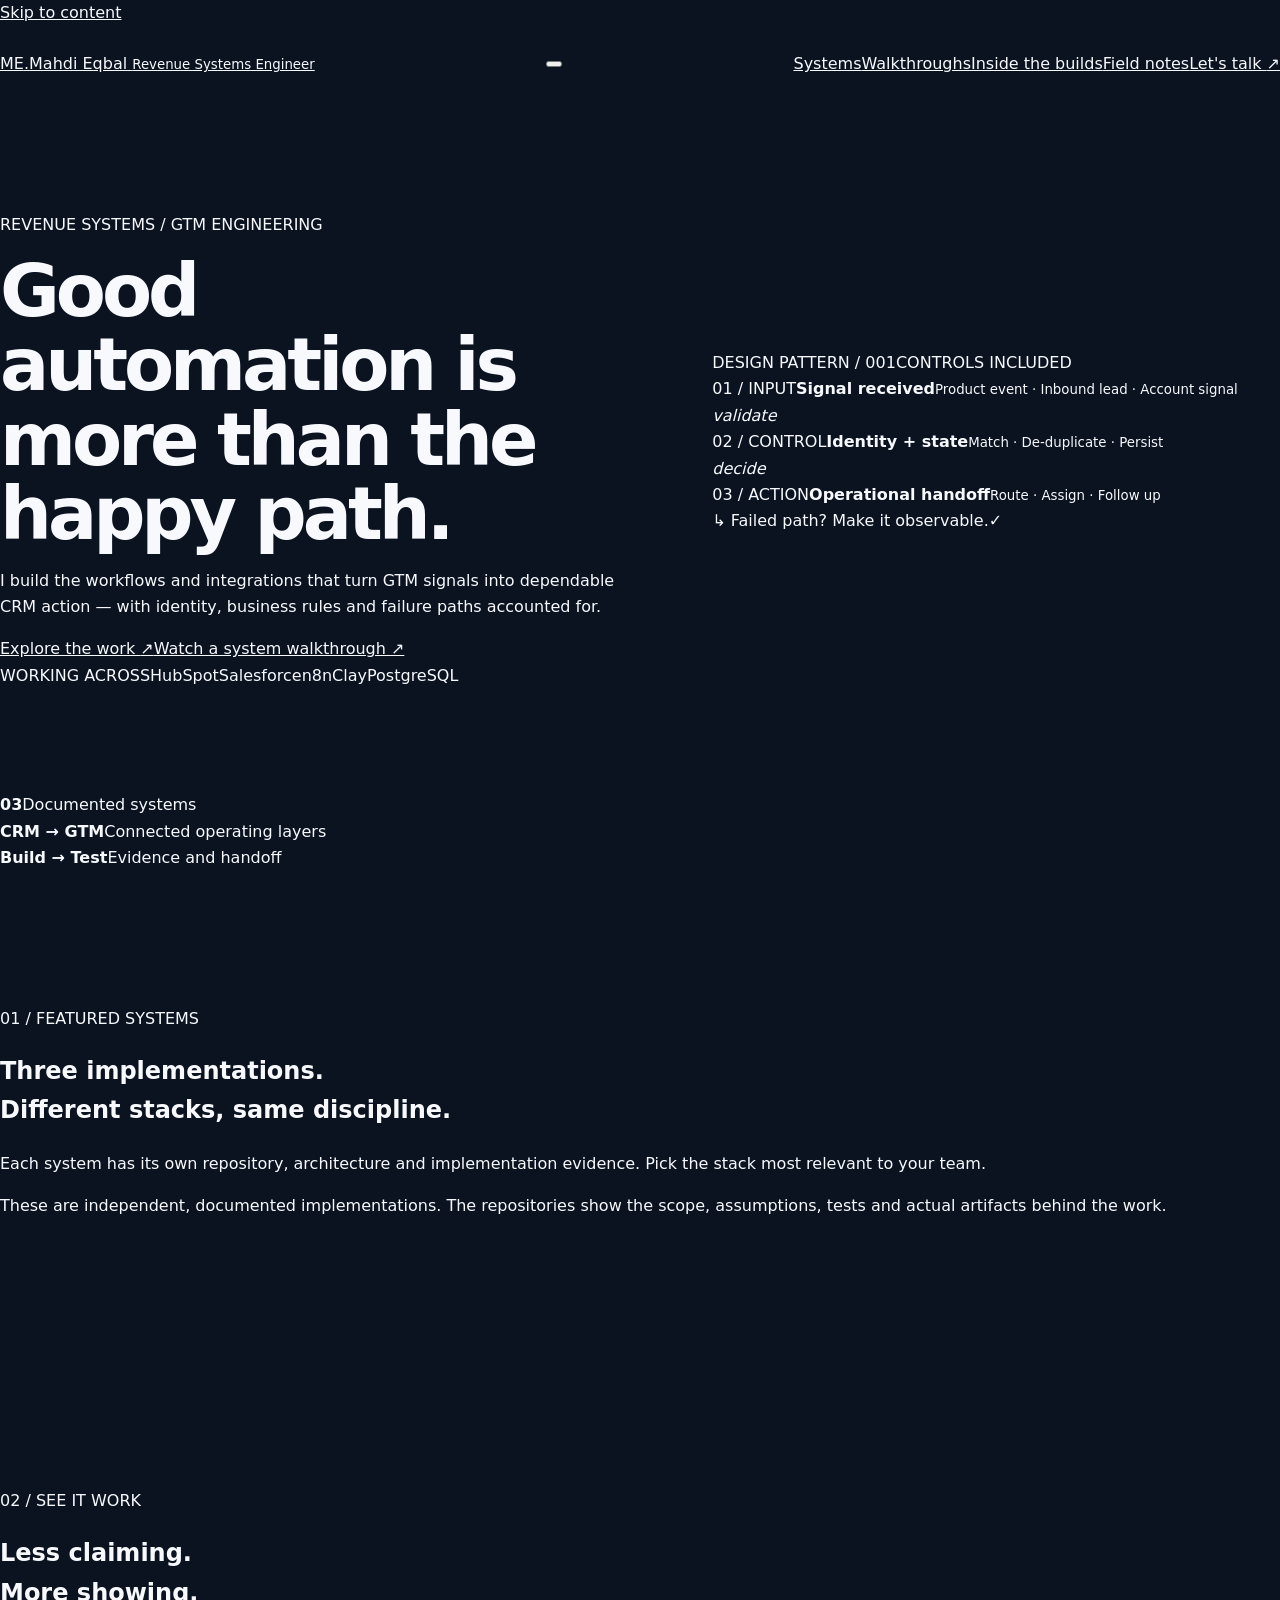
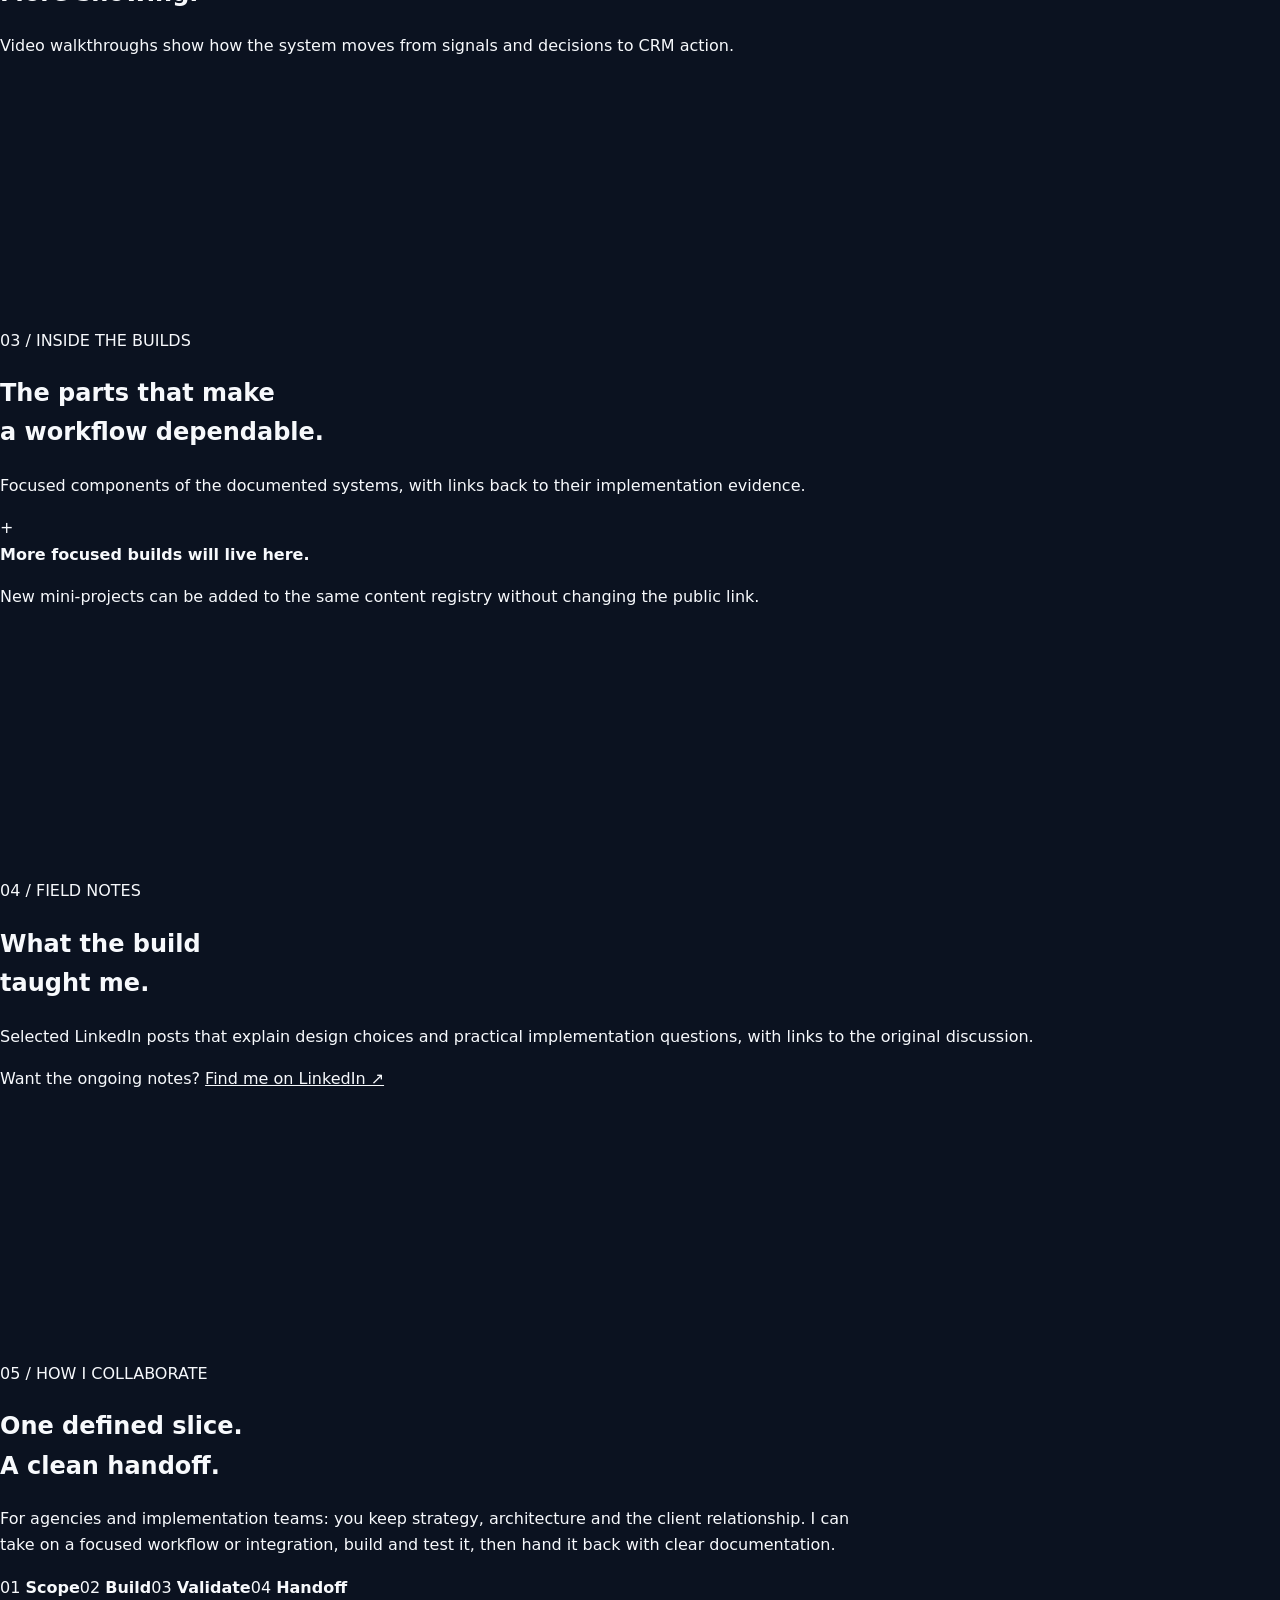
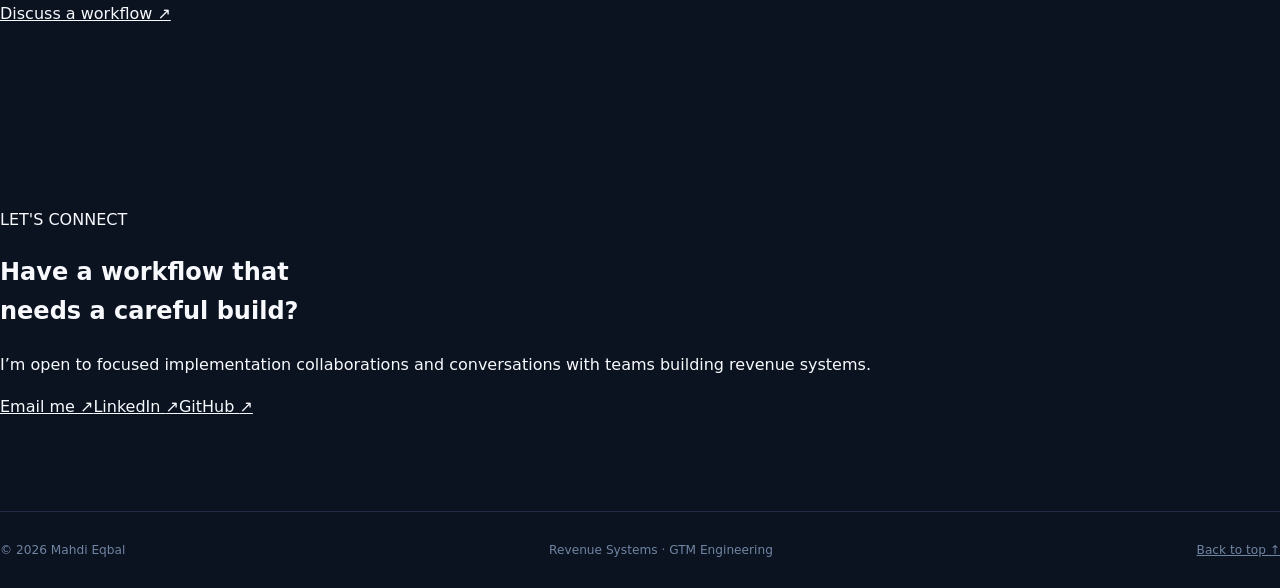
==== index.html @ 06878738 "feat: create evidence-first portfolio hub landing page" ====
<!doctype html>
<html lang="en">
<head>
  <meta charset="utf-8">
  <meta name="viewport" content="width=device-width, initial-scale=1">
  <meta name="theme-color" content="#0a111c">
  <meta name="description" content="Mahdi Eqbal builds Revenue Systems and GTM engineering workflows. Explore documented HubSpot, Salesforce, n8n and Clay implementations, video walkthroughs and technical notes.">
  <meta property="og:type" content="website">
  <meta property="og:title" content="Mahdi Eqbal | Revenue Systems Engineering">
  <meta property="og:description" content="Three documented systems, technical walkthroughs and implementation notes. HubSpot, Salesforce, n8n, Clay and reliable CRM handoffs.">
  <meta property="og:url" content="https://mahdi-eqbal.github.io/revenue-systems-gtm-engineering-portfolio/">
  <meta property="og:image" content="https://mahdi-eqbal.github.io/revenue-systems-gtm-engineering-portfolio/og.png">
  <meta name="twitter:card" content="summary_large_image">
  <link rel="canonical" href="https://mahdi-eqbal.github.io/revenue-systems-gtm-engineering-portfolio/">
  <title>Mahdi Eqbal | Revenue Systems & GTM Engineering</title>
  <link rel="icon" href="favicon.svg" type="image/svg+xml">
  <link rel="preconnect" href="https://fonts.googleapis.com">
  <link rel="preconnect" href="https://fonts.gstatic.com" crossorigin>
  <link href="https://fonts.googleapis.com/css2?family=DM+Sans:wght@400;500;600;700&family=Space+Grotesk:wght@400;500;600;700&display=swap" rel="stylesheet">
  <link rel="stylesheet" href="styles.css">
  <script src="content/catalog.js" defer></script>
  <script src="script.js" defer></script>
</head>
<body>
  <a class="skip" href="#main">Skip to content</a>
  <header class="header" data-header>
    <div class="wrap nav">
      <a class="wordmark" href="#top" aria-label="Mahdi Eqbal, home"><span class="monogram">ME<span class="dot">.</span></span><span class="wordmark-name">Mahdi Eqbal <small>Revenue Systems Engineer</small></span></a>
      <button class="nav-toggle" type="button" aria-controls="nav-list" aria-expanded="false" aria-label="Toggle navigation" data-menu><span></span><span></span><span></span></button>
      <nav class="nav-list" id="nav-list" aria-label="Main navigation" data-nav>
        <a href="#systems">Systems</a><a href="#walkthroughs">Walkthroughs</a><a href="#inside">Inside the builds</a><a href="#notes">Field notes</a><a class="nav-contact" href="#contact">Let's talk <span aria-hidden="true">↗</span></a>
      </nav>
    </div>
  </header>

  <main id="main">
    <section class="hero wrap" id="top">
      <div class="hero-text">
        <p class="overline"><span class="pulse"></span> REVENUE SYSTEMS / GTM ENGINEERING</p>
        <h1>Good automation is more than <span class="light-word">the happy path.</span></h1>
        <p class="hero-summary">I build the workflows and integrations that turn GTM signals into dependable CRM action — with identity, business rules and failure paths accounted for.</p>
        <div class="actions"><a class="btn primary" href="#systems">Explore the work <span aria-hidden="true">↗</span></a><a class="btn quiet" href="https://youtu.be/Q-sc8ETdLwk" target="_blank" rel="noopener noreferrer">Watch a system walkthrough <span aria-hidden="true">↗</span></a></div>
        <div class="tool-line" aria-label="Primary platforms"><span>WORKING ACROSS</span><span>HubSpot</span><span>Salesforce</span><span>n8n</span><span>Clay</span><span>PostgreSQL</span></div>
      </div>
      <div class="flow-art" role="img" aria-label="Illustration of signal intake, identity and state, decision logic, and CRM action with validation and retries">
        <div class="diagram-caption"><span>DESIGN PATTERN / 001</span><span class="status-dot">CONTROLS INCLUDED</span></div>
        <div class="flow-card"><span class="step-num">01 / INPUT</span><strong>Signal received</strong><small>Product event · Inbound lead · Account signal</small></div>
        <div class="flow-connector"><span></span><em>validate</em></div>
        <div class="flow-card selected"><span class="step-num">02 / CONTROL</span><strong>Identity + state</strong><small>Match · De-duplicate · Persist</small></div>
        <div class="flow-connector"><span></span><em>decide</em></div>
        <div class="flow-card"><span class="step-num">03 / ACTION</span><strong>Operational handoff</strong><small>Route · Assign · Follow up</small></div>
        <div class="flow-foot"><span>↳ Failed path? Make it observable.</span><span class="signal">✓</span></div>
      </div>
    </section>

    <div class="proof-bar"><div class="wrap proof-inner"><div><strong>03</strong><span>Documented systems</span></div><div><strong>CRM → GTM</strong><span>Connected operating layers</span></div><div><strong>Build → Test</strong><span>Evidence and handoff</span></div></div></div>

    <section id="systems" class="section wrap">
      <div class="section-intro"><div><p class="overline">01 / FEATURED SYSTEMS</p><h2>Three implementations.<br><span>Different stacks, same discipline.</span></h2></div><p>Each system has its own repository, architecture and implementation evidence. Pick the stack most relevant to your team.</p></div>
      <div id="project-grid" class="projects" aria-label="Featured project cards"></div>
      <p class="small-context">These are independent, documented implementations. The repositories show the scope, assumptions, tests and actual artifacts behind the work.</p>
    </section>

    <section id="walkthroughs" class="section section-alt">
      <div class="wrap"><div class="section-intro"><div><p class="overline">02 / SEE IT WORK</p><h2>Less claiming.<br><span>More showing.</span></h2></div><p>Video walkthroughs show how the system moves from signals and decisions to CRM action.</p></div>
      <div id="video-grid" class="video-grid"></div></div>
    </section>

    <section id="inside" class="section wrap">
      <div class="section-intro"><div><p class="overline">03 / INSIDE THE BUILDS</p><h2>The parts that make<br><span>a workflow dependable.</span></h2></div><p>Focused components of the documented systems, with links back to their implementation evidence.</p></div>
      <div id="slice-grid" class="slice-grid"></div>
      <div class="future-note"><span class="future-icon" aria-hidden="true">+</span><div><strong>More focused builds will live here.</strong><p>New mini-projects can be added to the same content registry without changing the public link.</p></div></div>
    </section>

    <section id="notes" class="section section-alt"><div class="wrap"><div class="section-intro"><div><p class="overline">04 / FIELD NOTES</p><h2>What the build<br><span>taught me.</span></h2></div><p>Selected LinkedIn posts that explain design choices and practical implementation questions, with links to the original discussion.</p></div><div id="post-grid" class="post-grid"></div><p class="more-note">Want the ongoing notes? <a href="https://www.linkedin.com/in/mahdi-eqbal" target="_blank" rel="noopener noreferrer">Find me on LinkedIn ↗</a></p></div></section>

    <section class="section wrap" id="approach"><div class="approach"><div><p class="overline">05 / HOW I COLLABORATE</p><h2>One defined slice.<br><span>A clean handoff.</span></h2></div><div class="approach-content"><p>For agencies and implementation teams: you keep strategy, architecture and the client relationship. I can take on a focused workflow or integration, build and test it, then hand it back with clear documentation.</p><div class="approach-steps"><span>01 <b>Scope</b></span><span>02 <b>Build</b></span><span>03 <b>Validate</b></span><span>04 <b>Handoff</b></span></div><a class="inline-link" href="mailto:m.mahdi.eqbal@gmail.com?subject=Workflow%20collaboration">Discuss a workflow ↗</a></div></div></section>

    <section id="contact" class="contact-section"><div class="wrap contact-inner"><div><p class="overline">LET'S CONNECT</p><h2>Have a workflow that<br>needs a careful build?</h2><p>I’m open to focused implementation collaborations and conversations with teams building revenue systems.</p></div><div class="contact-links"><a class="btn primary" href="mailto:m.mahdi.eqbal@gmail.com?subject=Revenue%20Systems%20collaboration">Email me <span aria-hidden="true">↗</span></a><a href="https://www.linkedin.com/in/mahdi-eqbal" target="_blank" rel="noopener noreferrer">LinkedIn <span aria-hidden="true">↗</span></a><a href="https://github.com/mahdi-eqbal" target="_blank" rel="noopener noreferrer">GitHub <span aria-hidden="true">↗</span></a></div></div></section>
  </main>
  <footer class="footer wrap"><span>© <span id="year">2026</span> Mahdi Eqbal</span><span>Revenue Systems · GTM Engineering</span><a href="#top">Back to top ↑</a></footer>
</body>
</html>
---- styles.css ----
:root {
  --bg: #0b1220;
  --bg-soft: #101a2c;
  --surface: #15233a;
  --surface-strong: #192a45;
  --line: #2a3d5b;
  --text: #f7f9fc;
  --muted: #a7b6cb;
  --blue: #08a9e6;
  --violet: #8450f4;
  --green: #40d69c;
  --orange: #ff7a59;
  --pink: #ed5278;
  --shell: min(1160px, calc(100% - 40px));
}

* { box-sizing: border-box; }
html { scroll-behavior: smooth; }
body {
  margin: 0;
  background: var(--bg);
  color: var(--text);
  font-family: Inter, ui-sans-serif, system-ui, -apple-system, BlinkMacSystemFont, "Segoe UI", sans-serif;
  font-size: 16px;
  line-height: 1.65;
  -webkit-font-smoothing: antialiased;
}
a { color: inherit; }
button, a { -webkit-tap-highlight-color: transparent; }
.shell { width: var(--shell); margin-inline: auto; }
.sr-only { position: absolute; width: 1px; height: 1px; overflow: hidden; clip: rect(0,0,0,0); white-space: nowrap; }
.skip-link { position: fixed; top: 12px; left: 12px; z-index: 100; transform: translateY(-160%); padding: 10px 14px; background: var(--text); color: var(--bg); border-radius: 8px; }
.skip-link:focus { transform: translateY(0); }

.site-header { position: sticky; top: 0; z-index: 30; border-bottom: 1px solid transparent; background: rgba(11,18,32,.82); backdrop-filter: blur(18px); transition: border-color .2s ease; }
.site-header.scrolled { border-color: rgba(87,111,148,.34); }
.nav { min-height: 76px; display: flex; align-items: center; justify-content: space-between; gap: 24px; }
.brand { display: inline-flex; align-items: center; gap: 11px; text-decoration: none; font-weight: 700; letter-spacing: -.02em; }
.brand-mark { display: grid; place-items: center; width: 36px; height: 36px; border: 1px solid #49617f; border-radius: 10px; background: linear-gradient(135deg, #17304d, #1d2846); color: var(--green); font-size: 13px; }
.nav-links { display: flex; align-items: center; gap: 30px; }
.nav-links a { color: var(--muted); text-decoration: none; font-size: .92rem; font-weight: 600; }
.nav-links a:hover, .nav-links a:focus-visible { color: var(--text); }
.nav-links .nav-cta { color: var(--text); border: 1px solid var(--line); border-radius: 9px; padding: 8px 14px; }
.menu-button { display: none; border: 0; background: transparent; padding: 8px; }
.menu-button span:not(.sr-only) { display: block; width: 22px; height: 2px; margin: 4px; background: var(--text); }

.hero { min-height: 690px; display: grid; grid-template-columns: 1.06fr .94fr; align-items: center; gap: 72px; padding-block: 90px 100px; }
.eyebrow { margin: 0 0 18px; color: #c0cee0; text-transform: uppercase; letter-spacing: .12em; font-size: .78rem; font-weight: 700; }
.eyebrow span { display: inline-block; width: 26px; height: 2px; margin-right: 9px; vertical-align: middle; background: var(--green); }
h1, h2, h3, p { text-wrap: balance; }
h1 { margin: 0; max-width: 780px; font-size: clamp(3.1rem, 5.7vw, 5.4rem); line-height: 1.02; letter-spacing: -.055em; }
h1 em { color: var(--green); font-style: normal; }
.hero-lead { max-width: 680px; margin: 28px 0 0; color: var(--muted); font-size: 1.13rem; line-height: 1.8; }
.hero-actions { display: flex; flex-wrap: wrap; gap: 12px; margin-top: 35px; }
.button { display: inline-flex; align-items: center; justify-content: center; min-height: 48px; padding: 0 19px; border: 1px solid transparent; border-radius: 10px; text-decoration: none; font-size: .91rem; font-weight: 700; cursor: pointer; }
.button-primary { background: var(--green); color: #07150f; }
.button-primary:hover { background: #64e4b3; }
.button-secondary { border-color: var(--line); background: #101c2f; color: var(--text); }
.button-secondary:hover { border-color: #587092; }
.availability { margin: 18px 0 0; color: #778ca9; font-size: .82rem; }

.hero-system { position: relative; padding: 54px 38px 36px; border: 1px solid #314766; border-radius: 22px; background: radial-gradient(circle at 80% 0%, rgba(132,80,244,.14), transparent 32%), linear-gradient(145deg, #122139, #101a2b); box-shadow: 0 24px 80px rgba(0,0,0,.28); }
.system-label { position: absolute; top: 17px; left: 24px; color: #768ba8; letter-spacing: .14em; font-size: .67rem; font-weight: 800; }
.flow-node { display: flex; align-items: center; gap: 14px; min-height: 78px; padding: 14px 17px; border: 1px solid #355071; border-radius: 14px; background: #172842; }
.flow-node strong, .flow-node small { display: block; }
.flow-node strong { font-size: .95rem; }
.flow-node small { margin-top: 2px; color: #8fa2bd; font-size: .76rem; }
.control-node { border-color: rgba(132,80,244,.8); }
.action-node { border-color: rgba(64,214,156,.7); }
.node-dot { flex: 0 0 11px; width: 11px; height: 11px; border-radius: 50%; box-shadow: 0 0 18px currentColor; }
.blue { color: var(--blue); background: var(--blue); }
.violet { color: var(--violet); background: var(--violet); }
.green { color: var(--green); background: var(--green); }
.flow-line { height: 38px; display: grid; place-items: center; color: #617b9e; font-size: 1.35rem; }
.system-status { margin-top: 22px; color: #8fa2bd; font-size: .78rem; text-align: right; }
.system-status span { display: inline-block; width: 8px; height: 8px; margin-right: 7px; border-radius: 50%; background: var(--green); box-shadow: 0 0 12px var(--green); }

.proof-strip { border-block: 1px solid rgba(75,99,133,.42); background: #0e1829; }
.proof-grid { display: grid; grid-template-columns: .7fr .7fr 1.2fr 1.8fr; }
.proof-grid > div { min-height: 112px; display: flex; flex-direction: column; justify-content: center; padding: 20px 28px; border-left: 1px solid rgba(75,99,133,.35); }
.proof-grid > div:last-child { border-right: 1px solid rgba(75,99,133,.35); }
.proof-grid strong { font-size: 1.22rem; }
.proof-grid span { color: #8195b0; font-size: .76rem; }

.section { padding-block: 118px; scroll-margin-top: 70px; }
.section-heading { display: grid; grid-template-columns: 1.25fr .75fr; align-items: end; gap: 70px; margin-bottom: 48px; }
.section-heading.compact { grid-template-columns: 1fr; }
.section-heading h2, .principles h2, .contact-card h2 { max-width: 770px; margin: 0; font-size: clamp(2.2rem, 4vw, 3.75rem); line-height: 1.12; letter-spacing: -.045em; }
.section-heading > p { margin: 0; color: var(--muted); }
.project-grid { display: grid; grid-template-columns: repeat(3, 1fr); gap: 18px; }
.project-card { display: flex; flex-direction: column; min-height: 560px; padding: 26px; border: 1px solid var(--line); border-radius: 18px; background: linear-gradient(155deg, #162740, #111d31); transition: transform .2s ease, border-color .2s ease; }
.project-card:hover { transform: translateY(-5px); }
.project-card.p1:hover { border-color: var(--orange); }
.project-card.p2:hover { border-color: var(--blue); }
.project-card.p3:hover { border-color: var(--violet); }
.project-topline { display: flex; justify-content: space-between; align-items: center; color: #8195b0; font-size: .72rem; text-transform: uppercase; letter-spacing: .08em; }
.project-topline span:first-child { min-width: 40px; padding: 4px 9px; border-radius: 20px; text-align: center; color: white; font-weight: 800; }
.p1 .project-topline span:first-child { background: var(--orange); }
.p2 .project-topline span:first-child { background: var(--blue); }
.p3 .project-topline span:first-child { background: var(--violet); }
.project-card h3 { margin: 28px 0 15px; font-size: 1.52rem; line-height: 1.25; letter-spacing: -.025em; }
.project-card > p { margin: 0; color: var(--muted); font-size: .92rem; }
.project-card ul { margin: 24px 0; padding: 0; list-style: none; color: #c2cede; font-size: .84rem; }
.project-card li { position: relative; padding: 6px 0 6px 17px; }
.project-card li::before { content: ""; position: absolute; left: 0; top: 15px; width: 6px; height: 6px; border-radius: 50%; background: #55708f; }
.stack { display: flex; flex-wrap: wrap; gap: 7px; margin-top: auto; }
.stack span { padding: 5px 9px; border: 1px solid #314766; border-radius: 7px; color: #9fb0c7; background: #101c2f; font-size: .7rem; }
.card-actions { display: flex; justify-content: space-between; align-items: center; margin-top: 25px; padding-top: 20px; border-top: 1px solid #2a3d5b; }
.card-actions a { color: var(--text); text-decoration: none; font-size: .83rem; font-weight: 700; }
.card-actions a:last-child { color: var(--green); }

.section-panel { background: #0e1829; border-block: 1px solid rgba(75,99,133,.38); }
.capability-grid { display: grid; grid-template-columns: repeat(3, 1fr); border-top: 1px solid var(--line); border-left: 1px solid var(--line); }
.capability-grid > div { min-height: 250px; padding: 29px; border-right: 1px solid var(--line); border-bottom: 1px solid var(--line); }
.capability-grid > div > span { color: var(--green); font-size: .73rem; font-weight: 800; }
.capability-grid h3 { margin: 33px 0 10px; font-size: 1.12rem; }
.capability-grid p { margin: 0; color: var(--muted); font-size: .86rem; }

.principles { display: grid; grid-template-columns: .95fr 1.05fr; gap: 100px; }
.principles-copy > p:last-child { max-width: 570px; margin-top: 27px; color: var(--muted); }
.principle-list { border-top: 1px solid var(--line); }
.principle-list > div { display: grid; grid-template-columns: 54px 1fr; gap: 10px; padding: 24px 0; border-bottom: 1px solid var(--line); }
.principle-list > div > span { color: var(--green); font-size: .75rem; font-weight: 800; }
.principle-list strong { font-size: 1rem; }
.principle-list p { margin: 5px 0 0; color: var(--muted); font-size: .84rem; }

.contact-section { padding: 45px 0 90px; }
.contact-card { display: grid; grid-template-columns: 1.2fr .8fr; gap: 70px; align-items: center; padding: 62px; border: 1px solid #355071; border-radius: 24px; background: radial-gradient(circle at 88% 20%, rgba(64,214,156,.12), transparent 32%), linear-gradient(145deg, #162740, #111c30); }
.contact-card p:not(.eyebrow) { color: var(--muted); }
.contact-actions { display: flex; flex-direction: column; align-items: stretch; gap: 11px; }
.copy-button { min-height: 44px; border: 1px solid var(--line); border-radius: 9px; background: transparent; color: var(--muted); font: inherit; font-size: .82rem; font-weight: 600; cursor: pointer; }
.copy-button:hover { color: var(--text); border-color: #577293; }
.social-links { display: flex; justify-content: center; gap: 22px; margin-top: 8px; }
.social-links a { color: #aebdd0; text-decoration: none; font-size: .81rem; font-weight: 600; }
.footer { display: flex; justify-content: space-between; gap: 20px; padding-block: 28px; border-top: 1px solid rgba(75,99,133,.32); color: #7085a2; font-size: .76rem; }

@media (max-width: 940px) {
  .hero { grid-template-columns: 1fr; min-height: auto; gap: 55px; padding-block: 90px; }
  .hero-copy { max-width: 760px; }
  .hero-system { max-width: 620px; width: 100%; }
  .proof-grid { grid-template-columns: repeat(2, 1fr); }
  .project-grid { grid-template-columns: 1fr; }
  .project-card { min-height: 0; }
  .section-heading, .principles, .contact-card { grid-template-columns: 1fr; gap: 38px; }
  .capability-grid { grid-template-columns: repeat(2, 1fr); }
}

@media (max-width: 680px) {
  :root { --shell: min(100% - 28px, 1160px); }
  .nav { min-height: 66px; }
  .menu-button { display: block; }
  .nav-links { position: absolute; top: 66px; left: 14px; right: 14px; display: none; flex-direction: column; align-items: stretch; gap: 0; padding: 10px; border: 1px solid var(--line); border-radius: 12px; background: #111d30; box-shadow: 0 20px 50px rgba(0,0,0,.35); }
  .nav-links.open { display: flex; }
  .nav-links a { padding: 12px; }
  .nav-links .nav-cta { border: 0; padding: 12px; }
  h1 { font-size: clamp(2.65rem, 13vw, 4.1rem); }
  .hero { padding-block: 70px; }
  .hero-system { padding-inline: 18px; }
  .proof-grid { grid-template-columns: 1fr 1fr; }
  .proof-grid > div { min-height: 95px; padding: 16px; }
  .section { padding-block: 82px; }
  .section-heading { margin-bottom: 32px; }
  .capability-grid { grid-template-columns: 1fr; }
  .capability-grid > div { min-height: 210px; }
  .contact-card { padding: 32px 22px; }
  .contact-actions .button { font-size: .78rem; }
  .footer { flex-direction: column; }
}

@media (prefers-reduced-motion: reduce) {
  html { scroll-behavior: auto; }
  *, *::before, *::after { transition-duration: .01ms !important; }
}
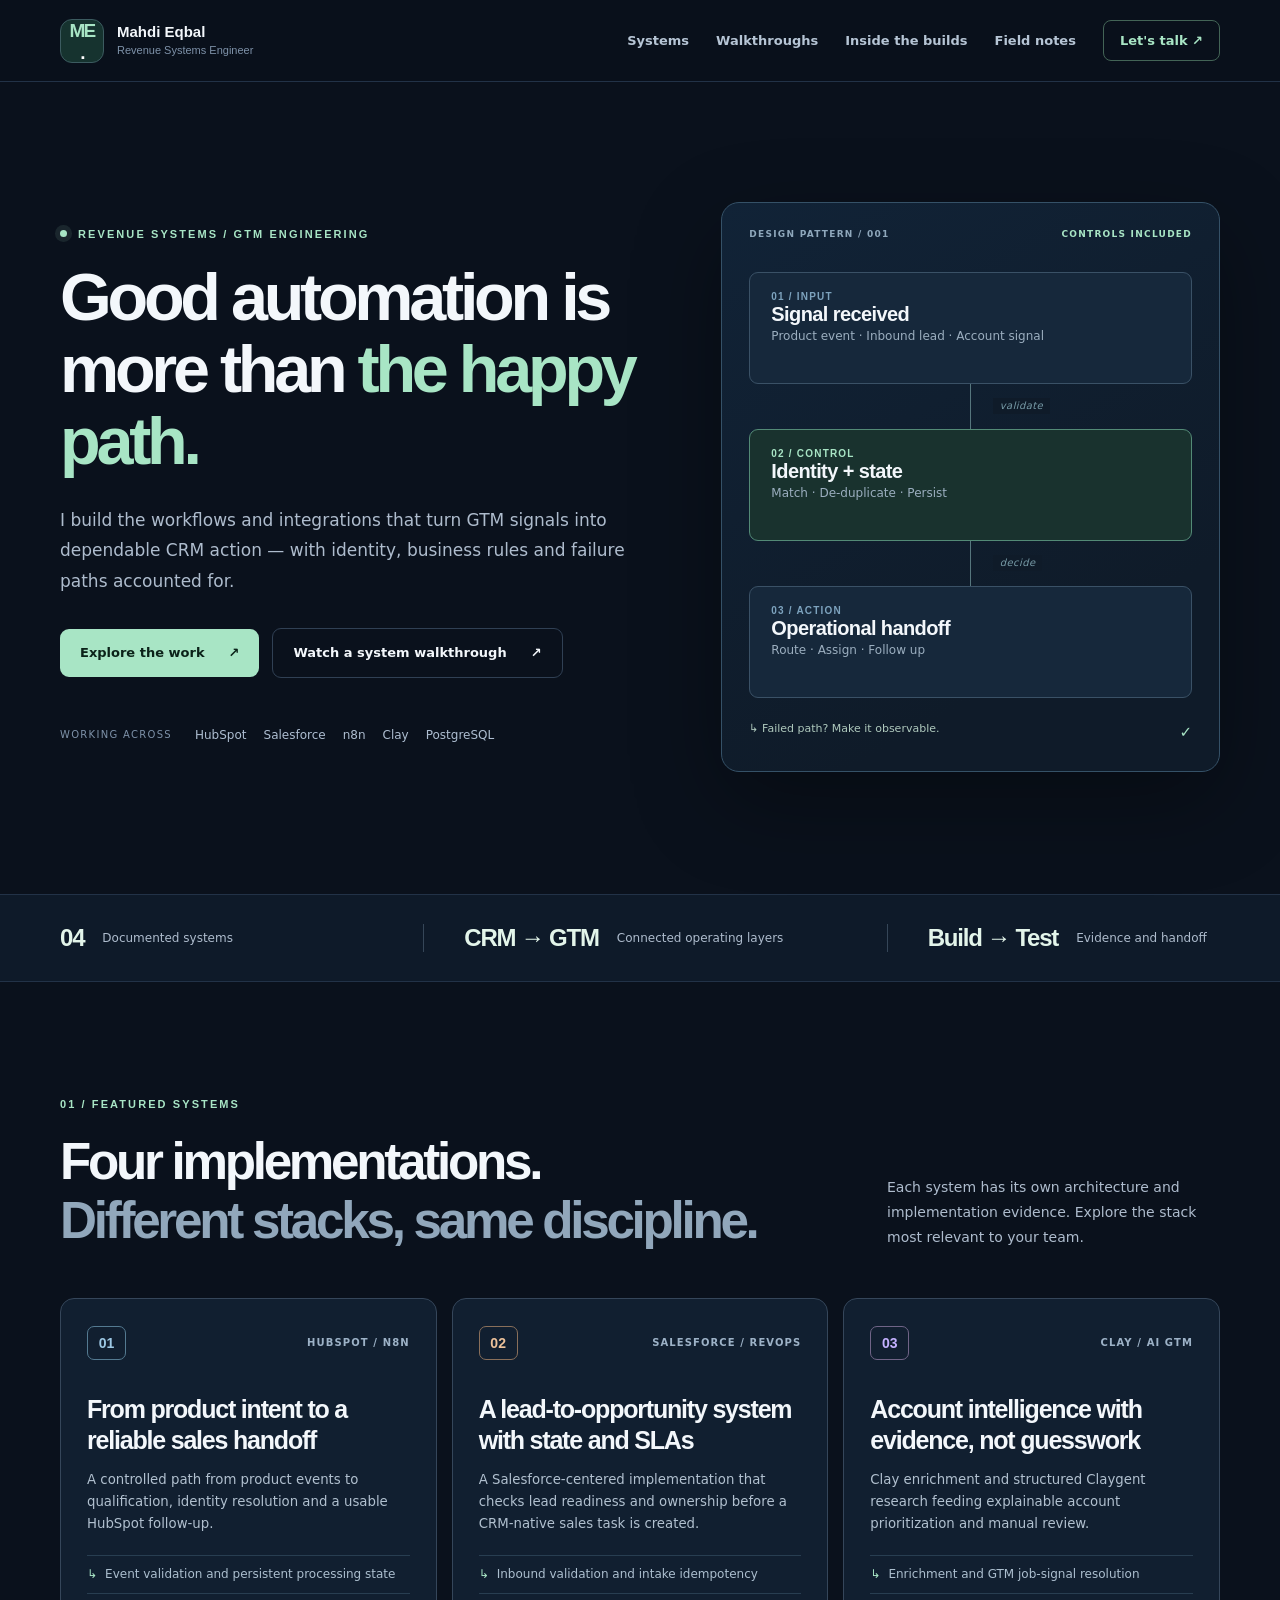
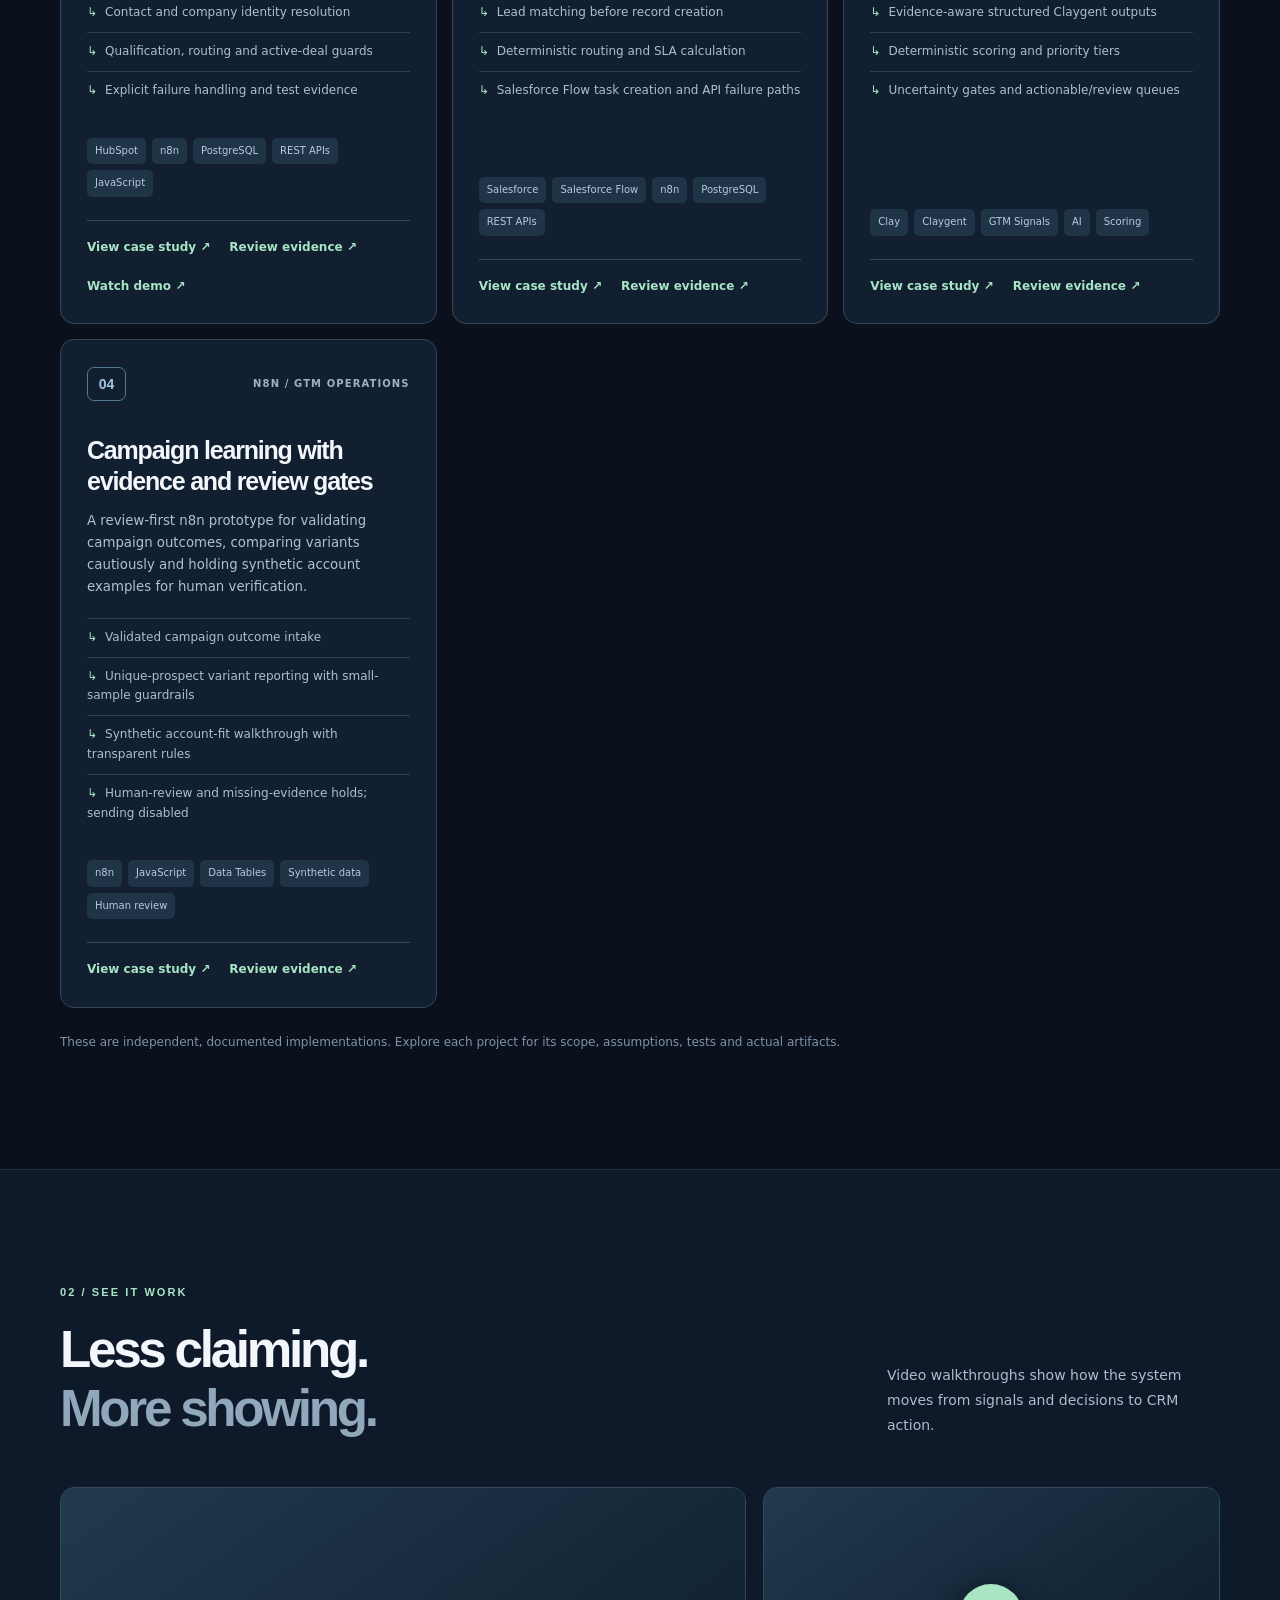
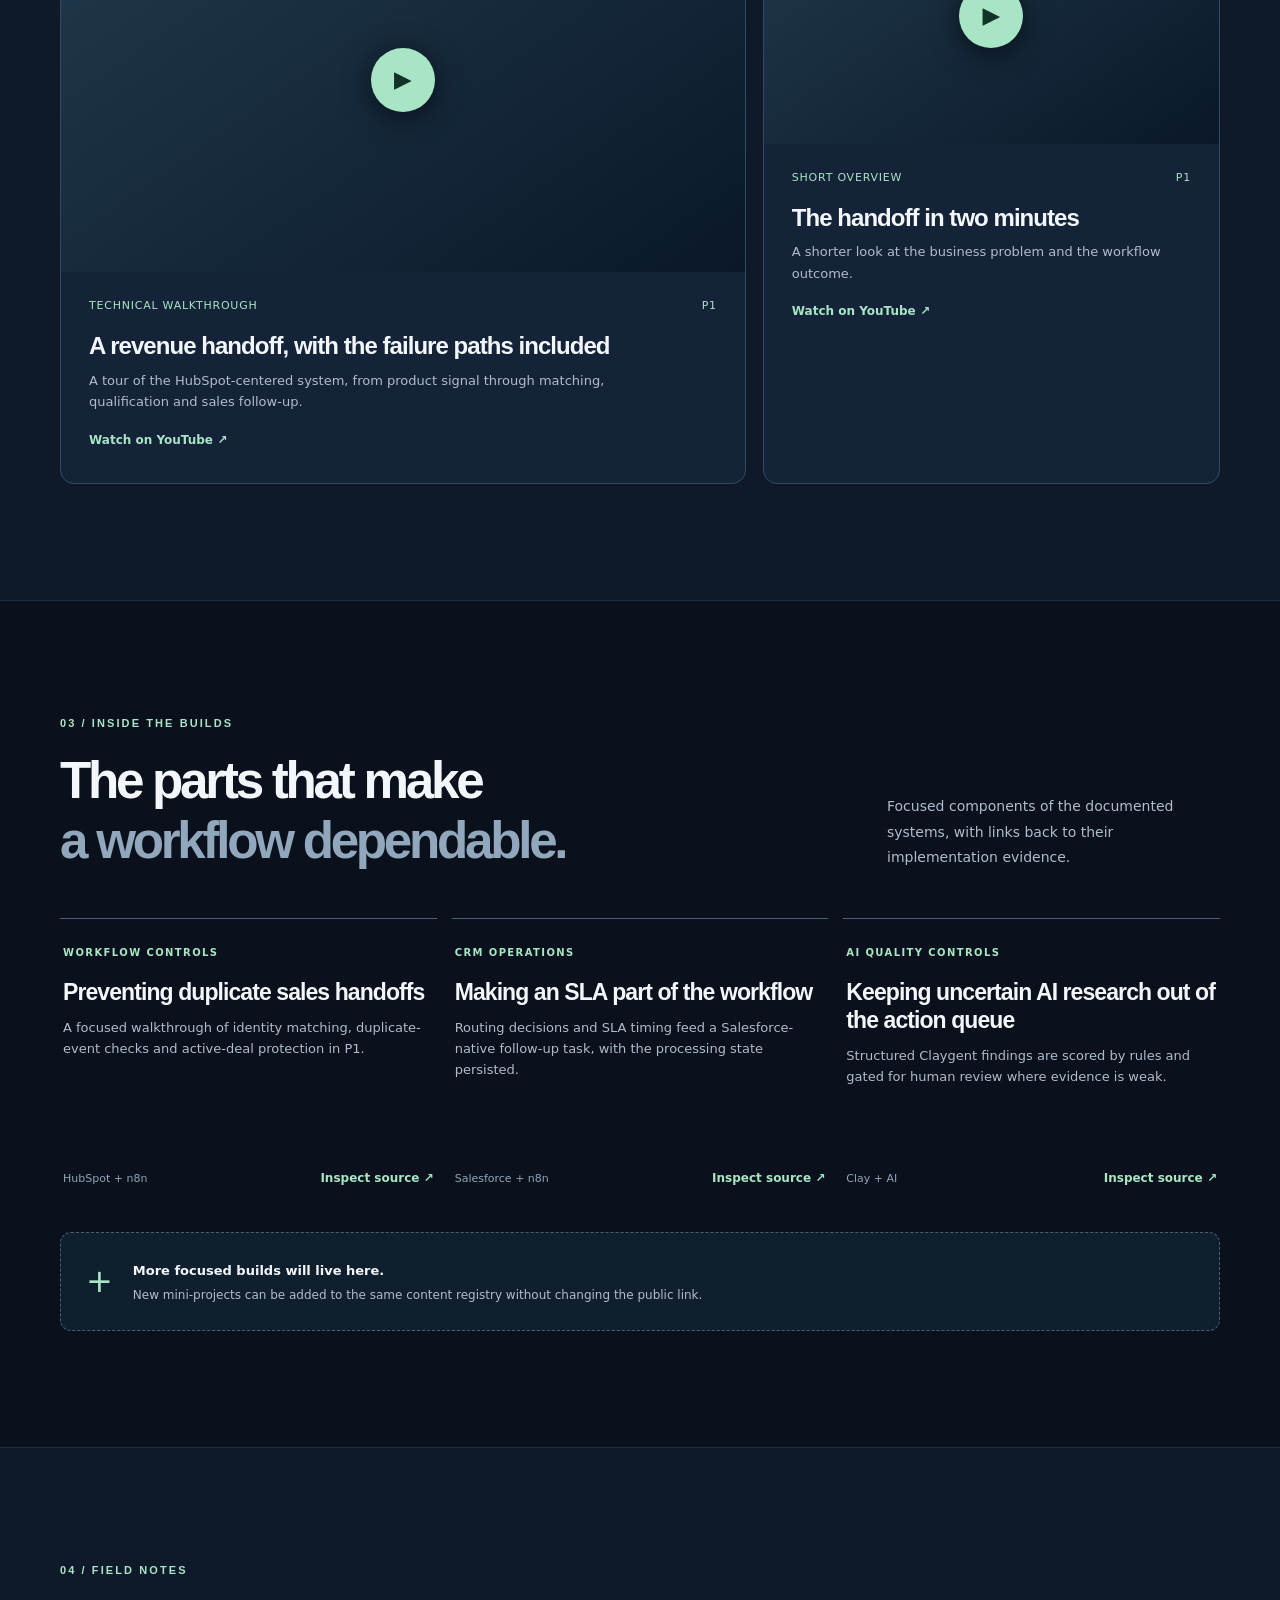
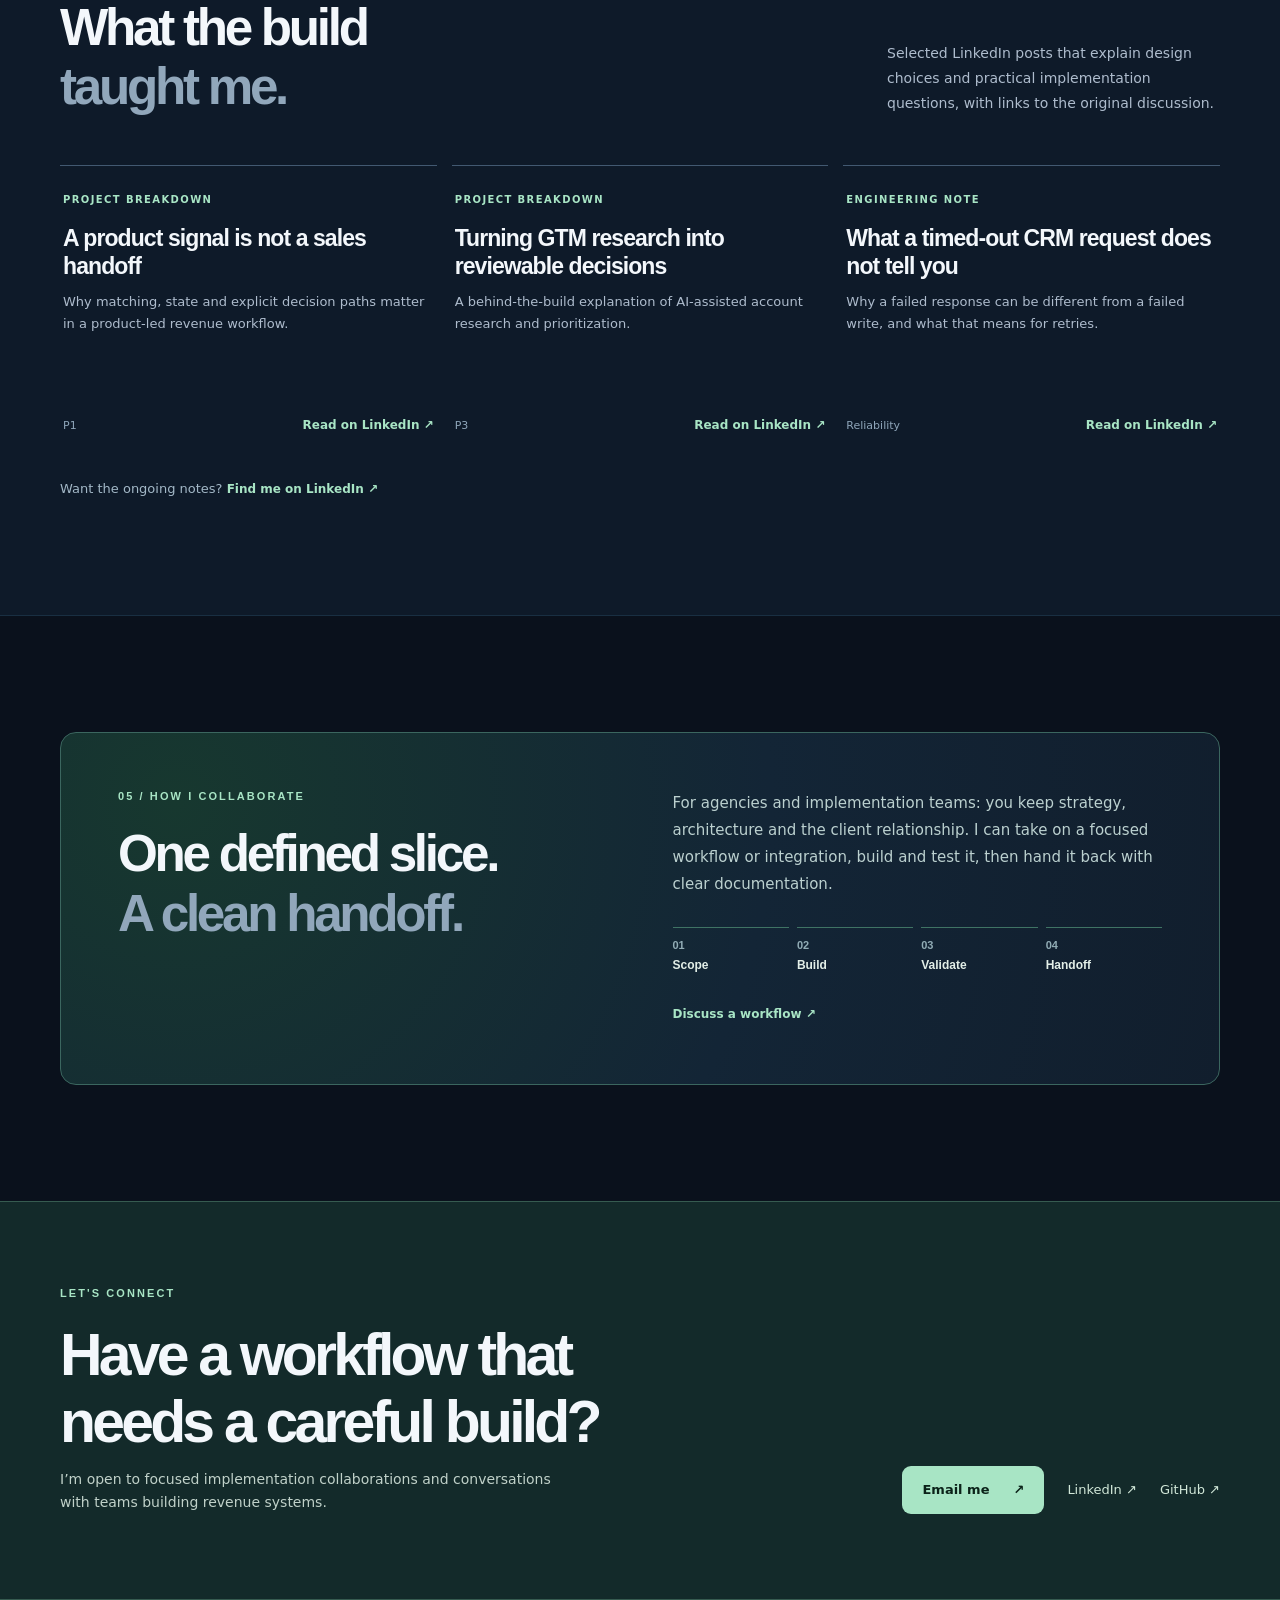
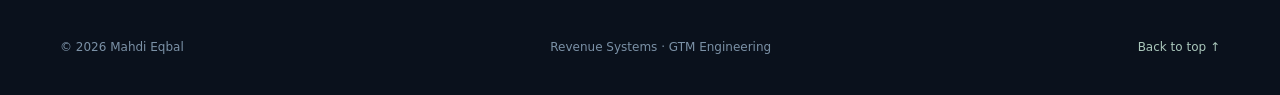
==== commit 49f850ac: "Update portfolio homepage for four documented systems" ====
--- a/index.html
+++ b/index.html
@@ -7,7 +7,7 @@
   <meta name="description" content="Mahdi Eqbal builds Revenue Systems and GTM engineering workflows. Explore documented HubSpot, Salesforce, n8n and Clay implementations, video walkthroughs and technical notes.">
   <meta property="og:type" content="website">
   <meta property="og:title" content="Mahdi Eqbal | Revenue Systems Engineering">
-  <meta property="og:description" content="Three documented systems, technical walkthroughs and implementation notes. HubSpot, Salesforce, n8n, Clay and reliable CRM handoffs.">
+  <meta property="og:description" content="Four documented systems, technical walkthroughs and implementation notes. HubSpot, Salesforce, n8n, Clay and reliable CRM handoffs.">
   <meta property="og:url" content="https://mahdi-eqbal.github.io/revenue-systems-gtm-engineering-portfolio/">
   <meta property="og:image" content="https://mahdi-eqbal.github.io/revenue-systems-gtm-engineering-portfolio/og.png">
   <meta name="twitter:card" content="summary_large_image">
@@ -53,12 +53,12 @@
       </div>
     </section>
 
-    <div class="proof-bar"><div class="wrap proof-inner"><div><strong>03</strong><span>Documented systems</span></div><div><strong>CRM → GTM</strong><span>Connected operating layers</span></div><div><strong>Build → Test</strong><span>Evidence and handoff</span></div></div></div>
+    <div class="proof-bar"><div class="wrap proof-inner"><div><strong>04</strong><span>Documented systems</span></div><div><strong>CRM → GTM</strong><span>Connected operating layers</span></div><div><strong>Build → Test</strong><span>Evidence and handoff</span></div></div></div>
 
     <section id="systems" class="section wrap">
-      <div class="section-intro"><div><p class="overline">01 / FEATURED SYSTEMS</p><h2>Three implementations.<br><span>Different stacks, same discipline.</span></h2></div><p>Each system has its own repository, architecture and implementation evidence. Pick the stack most relevant to your team.</p></div>
+      <div class="section-intro"><div><p class="overline">01 / FEATURED SYSTEMS</p><h2>Four implementations.<br><span>Different stacks, same discipline.</span></h2></div><p>Each system has its own architecture and implementation evidence. Explore the stack most relevant to your team.</p></div>
       <div id="project-grid" class="projects" aria-label="Featured project cards"></div>
-      <p class="small-context">These are independent, documented implementations. The repositories show the scope, assumptions, tests and actual artifacts behind the work.</p>
+      <p class="small-context">These are independent, documented implementations. Explore each project for its scope, assumptions, tests and actual artifacts.</p>
     </section>
 
     <section id="walkthroughs" class="section section-alt">
--- a/styles.css
+++ b/styles.css
@@ -1,173 +1,6 @@
-:root {
-  --bg: #0b1220;
-  --bg-soft: #101a2c;
-  --surface: #15233a;
-  --surface-strong: #192a45;
-  --line: #2a3d5b;
-  --text: #f7f9fc;
-  --muted: #a7b6cb;
-  --blue: #08a9e6;
-  --violet: #8450f4;
-  --green: #40d69c;
-  --orange: #ff7a59;
-  --pink: #ed5278;
-  --shell: min(1160px, calc(100% - 40px));
-}
-
-* { box-sizing: border-box; }
-html { scroll-behavior: smooth; }
-body {
-  margin: 0;
-  background: var(--bg);
-  color: var(--text);
-  font-family: Inter, ui-sans-serif, system-ui, -apple-system, BlinkMacSystemFont, "Segoe UI", sans-serif;
-  font-size: 16px;
-  line-height: 1.65;
-  -webkit-font-smoothing: antialiased;
-}
-a { color: inherit; }
-button, a { -webkit-tap-highlight-color: transparent; }
-.shell { width: var(--shell); margin-inline: auto; }
-.sr-only { position: absolute; width: 1px; height: 1px; overflow: hidden; clip: rect(0,0,0,0); white-space: nowrap; }
-.skip-link { position: fixed; top: 12px; left: 12px; z-index: 100; transform: translateY(-160%); padding: 10px 14px; background: var(--text); color: var(--bg); border-radius: 8px; }
-.skip-link:focus { transform: translateY(0); }
-
-.site-header { position: sticky; top: 0; z-index: 30; border-bottom: 1px solid transparent; background: rgba(11,18,32,.82); backdrop-filter: blur(18px); transition: border-color .2s ease; }
-.site-header.scrolled { border-color: rgba(87,111,148,.34); }
-.nav { min-height: 76px; display: flex; align-items: center; justify-content: space-between; gap: 24px; }
-.brand { display: inline-flex; align-items: center; gap: 11px; text-decoration: none; font-weight: 700; letter-spacing: -.02em; }
-.brand-mark { display: grid; place-items: center; width: 36px; height: 36px; border: 1px solid #49617f; border-radius: 10px; background: linear-gradient(135deg, #17304d, #1d2846); color: var(--green); font-size: 13px; }
-.nav-links { display: flex; align-items: center; gap: 30px; }
-.nav-links a { color: var(--muted); text-decoration: none; font-size: .92rem; font-weight: 600; }
-.nav-links a:hover, .nav-links a:focus-visible { color: var(--text); }
-.nav-links .nav-cta { color: var(--text); border: 1px solid var(--line); border-radius: 9px; padding: 8px 14px; }
-.menu-button { display: none; border: 0; background: transparent; padding: 8px; }
-.menu-button span:not(.sr-only) { display: block; width: 22px; height: 2px; margin: 4px; background: var(--text); }
-
-.hero { min-height: 690px; display: grid; grid-template-columns: 1.06fr .94fr; align-items: center; gap: 72px; padding-block: 90px 100px; }
-.eyebrow { margin: 0 0 18px; color: #c0cee0; text-transform: uppercase; letter-spacing: .12em; font-size: .78rem; font-weight: 700; }
-.eyebrow span { display: inline-block; width: 26px; height: 2px; margin-right: 9px; vertical-align: middle; background: var(--green); }
-h1, h2, h3, p { text-wrap: balance; }
-h1 { margin: 0; max-width: 780px; font-size: clamp(3.1rem, 5.7vw, 5.4rem); line-height: 1.02; letter-spacing: -.055em; }
-h1 em { color: var(--green); font-style: normal; }
-.hero-lead { max-width: 680px; margin: 28px 0 0; color: var(--muted); font-size: 1.13rem; line-height: 1.8; }
-.hero-actions { display: flex; flex-wrap: wrap; gap: 12px; margin-top: 35px; }
-.button { display: inline-flex; align-items: center; justify-content: center; min-height: 48px; padding: 0 19px; border: 1px solid transparent; border-radius: 10px; text-decoration: none; font-size: .91rem; font-weight: 700; cursor: pointer; }
-.button-primary { background: var(--green); color: #07150f; }
-.button-primary:hover { background: #64e4b3; }
-.button-secondary { border-color: var(--line); background: #101c2f; color: var(--text); }
-.button-secondary:hover { border-color: #587092; }
-.availability { margin: 18px 0 0; color: #778ca9; font-size: .82rem; }
-
-.hero-system { position: relative; padding: 54px 38px 36px; border: 1px solid #314766; border-radius: 22px; background: radial-gradient(circle at 80% 0%, rgba(132,80,244,.14), transparent 32%), linear-gradient(145deg, #122139, #101a2b); box-shadow: 0 24px 80px rgba(0,0,0,.28); }
-.system-label { position: absolute; top: 17px; left: 24px; color: #768ba8; letter-spacing: .14em; font-size: .67rem; font-weight: 800; }
-.flow-node { display: flex; align-items: center; gap: 14px; min-height: 78px; padding: 14px 17px; border: 1px solid #355071; border-radius: 14px; background: #172842; }
-.flow-node strong, .flow-node small { display: block; }
-.flow-node strong { font-size: .95rem; }
-.flow-node small { margin-top: 2px; color: #8fa2bd; font-size: .76rem; }
-.control-node { border-color: rgba(132,80,244,.8); }
-.action-node { border-color: rgba(64,214,156,.7); }
-.node-dot { flex: 0 0 11px; width: 11px; height: 11px; border-radius: 50%; box-shadow: 0 0 18px currentColor; }
-.blue { color: var(--blue); background: var(--blue); }
-.violet { color: var(--violet); background: var(--violet); }
-.green { color: var(--green); background: var(--green); }
-.flow-line { height: 38px; display: grid; place-items: center; color: #617b9e; font-size: 1.35rem; }
-.system-status { margin-top: 22px; color: #8fa2bd; font-size: .78rem; text-align: right; }
-.system-status span { display: inline-block; width: 8px; height: 8px; margin-right: 7px; border-radius: 50%; background: var(--green); box-shadow: 0 0 12px var(--green); }
-
-.proof-strip { border-block: 1px solid rgba(75,99,133,.42); background: #0e1829; }
-.proof-grid { display: grid; grid-template-columns: .7fr .7fr 1.2fr 1.8fr; }
-.proof-grid > div { min-height: 112px; display: flex; flex-direction: column; justify-content: center; padding: 20px 28px; border-left: 1px solid rgba(75,99,133,.35); }
-.proof-grid > div:last-child { border-right: 1px solid rgba(75,99,133,.35); }
-.proof-grid strong { font-size: 1.22rem; }
-.proof-grid span { color: #8195b0; font-size: .76rem; }
-
-.section { padding-block: 118px; scroll-margin-top: 70px; }
-.section-heading { display: grid; grid-template-columns: 1.25fr .75fr; align-items: end; gap: 70px; margin-bottom: 48px; }
-.section-heading.compact { grid-template-columns: 1fr; }
-.section-heading h2, .principles h2, .contact-card h2 { max-width: 770px; margin: 0; font-size: clamp(2.2rem, 4vw, 3.75rem); line-height: 1.12; letter-spacing: -.045em; }
-.section-heading > p { margin: 0; color: var(--muted); }
-.project-grid { display: grid; grid-template-columns: repeat(3, 1fr); gap: 18px; }
-.project-card { display: flex; flex-direction: column; min-height: 560px; padding: 26px; border: 1px solid var(--line); border-radius: 18px; background: linear-gradient(155deg, #162740, #111d31); transition: transform .2s ease, border-color .2s ease; }
-.project-card:hover { transform: translateY(-5px); }
-.project-card.p1:hover { border-color: var(--orange); }
-.project-card.p2:hover { border-color: var(--blue); }
-.project-card.p3:hover { border-color: var(--violet); }
-.project-topline { display: flex; justify-content: space-between; align-items: center; color: #8195b0; font-size: .72rem; text-transform: uppercase; letter-spacing: .08em; }
-.project-topline span:first-child { min-width: 40px; padding: 4px 9px; border-radius: 20px; text-align: center; color: white; font-weight: 800; }
-.p1 .project-topline span:first-child { background: var(--orange); }
-.p2 .project-topline span:first-child { background: var(--blue); }
-.p3 .project-topline span:first-child { background: var(--violet); }
-.project-card h3 { margin: 28px 0 15px; font-size: 1.52rem; line-height: 1.25; letter-spacing: -.025em; }
-.project-card > p { margin: 0; color: var(--muted); font-size: .92rem; }
-.project-card ul { margin: 24px 0; padding: 0; list-style: none; color: #c2cede; font-size: .84rem; }
-.project-card li { position: relative; padding: 6px 0 6px 17px; }
-.project-card li::before { content: ""; position: absolute; left: 0; top: 15px; width: 6px; height: 6px; border-radius: 50%; background: #55708f; }
-.stack { display: flex; flex-wrap: wrap; gap: 7px; margin-top: auto; }
-.stack span { padding: 5px 9px; border: 1px solid #314766; border-radius: 7px; color: #9fb0c7; background: #101c2f; font-size: .7rem; }
-.card-actions { display: flex; justify-content: space-between; align-items: center; margin-top: 25px; padding-top: 20px; border-top: 1px solid #2a3d5b; }
-.card-actions a { color: var(--text); text-decoration: none; font-size: .83rem; font-weight: 700; }
-.card-actions a:last-child { color: var(--green); }
-
-.section-panel { background: #0e1829; border-block: 1px solid rgba(75,99,133,.38); }
-.capability-grid { display: grid; grid-template-columns: repeat(3, 1fr); border-top: 1px solid var(--line); border-left: 1px solid var(--line); }
-.capability-grid > div { min-height: 250px; padding: 29px; border-right: 1px solid var(--line); border-bottom: 1px solid var(--line); }
-.capability-grid > div > span { color: var(--green); font-size: .73rem; font-weight: 800; }
-.capability-grid h3 { margin: 33px 0 10px; font-size: 1.12rem; }
-.capability-grid p { margin: 0; color: var(--muted); font-size: .86rem; }
-
-.principles { display: grid; grid-template-columns: .95fr 1.05fr; gap: 100px; }
-.principles-copy > p:last-child { max-width: 570px; margin-top: 27px; color: var(--muted); }
-.principle-list { border-top: 1px solid var(--line); }
-.principle-list > div { display: grid; grid-template-columns: 54px 1fr; gap: 10px; padding: 24px 0; border-bottom: 1px solid var(--line); }
-.principle-list > div > span { color: var(--green); font-size: .75rem; font-weight: 800; }
-.principle-list strong { font-size: 1rem; }
-.principle-list p { margin: 5px 0 0; color: var(--muted); font-size: .84rem; }
-
-.contact-section { padding: 45px 0 90px; }
-.contact-card { display: grid; grid-template-columns: 1.2fr .8fr; gap: 70px; align-items: center; padding: 62px; border: 1px solid #355071; border-radius: 24px; background: radial-gradient(circle at 88% 20%, rgba(64,214,156,.12), transparent 32%), linear-gradient(145deg, #162740, #111c30); }
-.contact-card p:not(.eyebrow) { color: var(--muted); }
-.contact-actions { display: flex; flex-direction: column; align-items: stretch; gap: 11px; }
-.copy-button { min-height: 44px; border: 1px solid var(--line); border-radius: 9px; background: transparent; color: var(--muted); font: inherit; font-size: .82rem; font-weight: 600; cursor: pointer; }
-.copy-button:hover { color: var(--text); border-color: #577293; }
-.social-links { display: flex; justify-content: center; gap: 22px; margin-top: 8px; }
-.social-links a { color: #aebdd0; text-decoration: none; font-size: .81rem; font-weight: 600; }
-.footer { display: flex; justify-content: space-between; gap: 20px; padding-block: 28px; border-top: 1px solid rgba(75,99,133,.32); color: #7085a2; font-size: .76rem; }
-
-@media (max-width: 940px) {
-  .hero { grid-template-columns: 1fr; min-height: auto; gap: 55px; padding-block: 90px; }
-  .hero-copy { max-width: 760px; }
-  .hero-system { max-width: 620px; width: 100%; }
-  .proof-grid { grid-template-columns: repeat(2, 1fr); }
-  .project-grid { grid-template-columns: 1fr; }
-  .project-card { min-height: 0; }
-  .section-heading, .principles, .contact-card { grid-template-columns: 1fr; gap: 38px; }
-  .capability-grid { grid-template-columns: repeat(2, 1fr); }
-}
-
-@media (max-width: 680px) {
-  :root { --shell: min(100% - 28px, 1160px); }
-  .nav { min-height: 66px; }
-  .menu-button { display: block; }
-  .nav-links { position: absolute; top: 66px; left: 14px; right: 14px; display: none; flex-direction: column; align-items: stretch; gap: 0; padding: 10px; border: 1px solid var(--line); border-radius: 12px; background: #111d30; box-shadow: 0 20px 50px rgba(0,0,0,.35); }
-  .nav-links.open { display: flex; }
-  .nav-links a { padding: 12px; }
-  .nav-links .nav-cta { border: 0; padding: 12px; }
-  h1 { font-size: clamp(2.65rem, 13vw, 4.1rem); }
-  .hero { padding-block: 70px; }
-  .hero-system { padding-inline: 18px; }
-  .proof-grid { grid-template-columns: 1fr 1fr; }
-  .proof-grid > div { min-height: 95px; padding: 16px; }
-  .section { padding-block: 82px; }
-  .section-heading { margin-bottom: 32px; }
-  .capability-grid { grid-template-columns: 1fr; }
-  .capability-grid > div { min-height: 210px; }
-  .contact-card { padding: 32px 22px; }
-  .contact-actions .button { font-size: .78rem; }
-  .footer { flex-direction: column; }
-}
-
-@media (prefers-reduced-motion: reduce) {
-  html { scroll-behavior: auto; }
-  *, *::before, *::after { transition-duration: .01ms !important; }
-}
+:root{--bg:#0a111c;--deep:#08101a;--panel:#101c2b;--panel2:#152334;--stroke:#304054;--stroke-soft:#223247;--ink:#f3f7fb;--muted:#aebccd;--dim:#7e92a9;--accent:#a8e5c5;--blue:#83b6e9;--amber:#edc29b;--violet:#c4b1ff;--wrap:1160px}
+*{box-sizing:border-box}html{scroll-behavior:smooth;scroll-padding-top:88px}body{margin:0;background:var(--bg);color:var(--ink);font:16px/1.65 'DM Sans',system-ui,sans-serif;-webkit-font-smoothing:antialiased}a{color:inherit}button{font:inherit}button,a{-webkit-tap-highlight-color:transparent}a:focus-visible,button:focus-visible{outline:2px solid var(--accent);outline-offset:4px}::selection{background:var(--accent);color:var(--deep)}.wrap{width:min(var(--wrap),calc(100% - 48px));margin:auto}.skip{position:fixed;z-index:99;top:-80px;left:16px;background:white;color:#0a111c;padding:9px 14px}.skip:focus{top:12px}.header{position:sticky;z-index:90;top:0;background:#0a111ce8;border-bottom:1px solid var(--stroke-soft);backdrop-filter:blur(18px)}.nav{height:81px;display:flex;align-items:center;justify-content:space-between;gap:28px}.wordmark{display:flex;align-items:center;gap:13px;text-decoration:none}.monogram{font:700 19px 'Space Grotesk',sans-serif;letter-spacing:-.09em;display:grid;place-items:center;width:44px;height:44px;border:1px solid #3c5b60;border-radius:12px;background:#16332f;color:var(--accent)}.monogram .dot{color:#fff}.wordmark-name{display:flex;flex-direction:column;font:600 15px/1.32 'Space Grotesk',sans-serif}.wordmark small{font:400 11px/1.6 'DM Sans',sans-serif;color:var(--dim)}.nav-list{display:flex;align-items:center;gap:27px}.nav-list a{font-size:13px;font-weight:600;text-decoration:none;color:#b6c5d5;transition:color .2s}.nav-list a:hover{color:#fff}.nav-list .nav-contact{color:var(--accent);border:1px solid #436456;padding:9px 16px;border-radius:8px}.nav-toggle{display:none}.hero{display:grid;grid-template-columns:1.08fr .92fr;gap:76px;align-items:center;padding:120px 0 122px;min-height:690px}.overline{display:flex;align-items:center;gap:11px;margin:0 0 22px;color:var(--accent);font:700 11px 'DM Sans',sans-serif;letter-spacing:.19em}.pulse{width:7px;height:7px;border-radius:50%;background:var(--accent);box-shadow:0 0 0 5px #a8e5c519}.hero h1,h2,.contact-inner h2{font-family:'Space Grotesk',sans-serif;letter-spacing:-.064em}.hero h1{font-weight:600;font-size:clamp(48px,5.2vw,76px);line-height:1.08;margin:0 0 27px;max-width:700px}.light-word{color:var(--accent)}.hero-summary{font-size:17px;color:var(--muted);max-width:565px;line-height:1.8;margin:0 0 32px}.actions{display:flex;gap:13px;align-items:center;flex-wrap:wrap}.btn{display:inline-flex;align-items:center;justify-content:space-between;gap:24px;border-radius:9px;text-decoration:none;padding:13px 20px;font-size:13px;font-weight:700;min-height:48px;transition:transform .2s,background .2s}.btn:hover{transform:translateY(-2px)}.btn.primary{color:#0b2219;background:var(--accent)}.btn.primary:hover{background:#c0f4d9}.btn.quiet{background:transparent;border:1px solid var(--stroke);color:var(--ink)}.btn.quiet:hover{background:#162437}.tool-line{display:flex;gap:13px 17px;flex-wrap:wrap;margin-top:48px;align-items:center}.tool-line span{font-size:12px;color:#aebed1}.tool-line span:first-child{font-size:10px;letter-spacing:.13em;color:var(--dim);margin-right:6px}.flow-art{position:relative;background:linear-gradient(150deg,#112337 0%,#0f1b29 75%);padding:24px 27px 26px;border:1px solid #355167;border-radius:18px;box-shadow:0 30px 90px #0005}.diagram-caption{display:flex;justify-content:space-between;gap:8px;color:#8fa8bc;font-size:9px;letter-spacing:.14em;font-weight:700;margin-bottom:30px}.status-dot{color:var(--accent)}.flow-card{background:#16283b;border:1px solid #3a5166;border-radius:9px;padding:18px 21px;display:flex;flex-direction:column;gap:1px;min-height:112px}.flow-card.selected{background:#19322e;border-color:#538a76}.step-num{color:#7da3be;font:700 10px 'DM Sans',sans-serif;letter-spacing:.12em}.selected .step-num{color:#a8e5c5}.flow-card strong{font:600 20px 'Space Grotesk',sans-serif;letter-spacing:-.03em}.flow-card small{color:#9baebf;font-size:12px}.flow-connector{display:flex;justify-content:center;position:relative;height:45px}.flow-connector>span{width:1px;height:100%;background:#56767d}.flow-connector em{position:absolute;left:55%;top:14px;background:#0f1b29;color:#779ba7;font-size:10px;padding:0 7px;letter-spacing:.04em}.flow-foot{display:flex;justify-content:space-between;margin-top:22px;font-size:11px;color:#afc9bd}.flow-foot .signal{font-size:15px;color:var(--accent)}.proof-bar{border-block:1px solid var(--stroke-soft);background:#0e1a29}.proof-inner{display:grid;grid-template-columns:1fr 1.3fr 1fr;gap:30px;padding:29px 0}.proof-inner>div{display:flex;align-items:center;gap:18px}.proof-inner>div+div{border-left:1px solid #354658;padding-left:40px}.proof-inner strong{font:600 24px 'Space Grotesk',sans-serif;letter-spacing:-.05em;color:#e3f5ea;white-space:nowrap}.proof-inner span{font-size:12px;color:var(--muted);line-height:1.35}.section{padding-block:116px}.section-alt{background:#0e1a29;border-block:1px solid #192f42}.section-intro{display:flex;align-items:end;justify-content:space-between;gap:55px;margin-bottom:48px}.section-intro>div{max-width:700px}.section-intro h2,.approach h2{font-size:clamp(34px,4vw,55px);line-height:1.16;font-weight:600;margin:0}.section-intro h2 span,.approach h2 span{color:#91a7bb}.section-intro>p{max-width:333px;flex:0 0 31%;color:var(--muted);font-size:14px;line-height:1.8;margin:0}.projects{display:grid;grid-template-columns:repeat(3,minmax(0,1fr));gap:15px}.project{border:1px solid #35465a;background:#111f30;border-radius:14px;padding:27px 26px;display:flex;flex-direction:column;min-height:510px;transition:transform .2s,border-color .2s}.project:hover{transform:translateY(-4px);border-color:#648796}.project-header{display:flex;justify-content:space-between;align-items:center;font-size:10px;letter-spacing:.11em;text-transform:uppercase;font-weight:700;color:#9db2c7}.project .project-num{display:grid;place-items:center;border:1px solid #547a91;color:#9dc8e4;border-radius:7px;width:39px;height:34px;font:600 14px 'Space Grotesk',sans-serif;letter-spacing:0}.project.amber .project-num{color:var(--amber);border-color:#896f5a}.project.violet .project-num{color:var(--violet);border-color:#706487}.project h3{font:600 25px/1.23 'Space Grotesk',sans-serif;letter-spacing:-.048em;margin:34px 0 13px}.project>p{color:#b1c0cf;font-size:13.3px;margin:0 0 20px}.project ul{padding:0;margin:0 0 28px;list-style:none}.project li{border-top:1px solid #283e51;padding:9px 0;color:#acbfcf;font-size:12px}.project li:before{content:'↳';color:var(--accent);margin-right:8px}.chips{display:flex;flex-wrap:wrap;gap:6px;margin-top:auto;margin-bottom:23px}.chip{color:#b8cada;background:#203448;font-size:10px;padding:5px 8px;border-radius:5px}.project-actions{display:flex;gap:19px;padding-top:17px;border-top:1px solid #35495b;flex-wrap:wrap}.project-actions a{font-size:12px;text-decoration:none;color:var(--accent);font-weight:700}.project-actions a:hover{text-decoration:underline}.small-context{color:var(--dim);font-size:12px;margin:25px 0 0}.video-grid{display:grid;grid-template-columns:1.5fr 1fr;gap:17px}.video-card{background:#142338;border:1px solid #344a5d;border-radius:14px;overflow:hidden}.video-card a{text-decoration:none}.video-media{position:relative;aspect-ratio:16/9;background:linear-gradient(145deg,#213a4d,#0a1829);display:block;overflow:hidden}.video-media img{width:100%;height:100%;object-fit:cover;opacity:.82;transition:transform .35s,opacity .35s}.video-card:hover .video-media img{transform:scale(1.025);opacity:1}.play{display:grid;place-items:center;position:absolute;left:50%;top:50%;transform:translate(-50%,-50%);width:64px;height:64px;border-radius:50%;background:var(--accent);color:#123327;font-size:23px;box-shadow:0 5px 28px #0009}.video-body{padding:25px 28px 31px}.video-top{display:flex;justify-content:space-between;gap:6px;color:var(--accent);font-size:11px;text-transform:uppercase;letter-spacing:.07em}.video-body h3{font:600 24px/1.23 'Space Grotesk',sans-serif;letter-spacing:-.04em;margin:16px 0 9px}.video-body p{margin:0;color:var(--muted);font-size:13px;max-width:550px}.video-body .watch{color:var(--accent);font-size:12px;font-weight:700;margin-top:18px;display:inline-block}.slice-grid,.post-grid{display:grid;grid-template-columns:repeat(3,1fr);gap:15px}.slice,.post-card{border-top:1px solid #4b6376;padding:26px 3px 14px;min-height:285px;display:flex;flex-direction:column}.slice .type,.post-card .type{font-size:10px;text-transform:uppercase;letter-spacing:.14em;font-weight:700;color:var(--accent)}.slice h3,.post-card h3{font:600 23px/1.22 'Space Grotesk',sans-serif;letter-spacing:-.04em;margin:16px 0 11px}.slice p,.post-card p{font-size:13px;color:var(--muted);margin:0 0 19px}.slice footer,.post-card footer{margin-top:auto;display:flex;justify-content:space-between;gap:14px;align-items:center}.slice footer span,.post-card footer span{font-size:11px;color:#8ea5b9}.slice footer a,.post-card footer a,.more-note a,.inline-link{color:var(--accent);text-decoration:none;font-weight:700;font-size:12px}.slice footer a:hover,.post-card footer a:hover,.more-note a:hover,.inline-link:hover{text-decoration:underline}.future-note{display:flex;align-items:center;gap:20px;margin-top:29px;padding:22px 25px;background:#101f2d;border:1px dashed #48606f;border-radius:11px}.future-icon{color:var(--accent);font-size:32px}.future-note strong{font-size:13px}.future-note p{font-size:12px;color:var(--muted);margin:2px 0 0}.post-card{border-color:#425971}.more-note{font-size:13px;color:#a3b8c7;margin:28px 0 0}.approach{display:grid;grid-template-columns:1fr 1fr;gap:65px;border:1px solid #3b665f;background:radial-gradient(circle at 10% 20%,#17382f,#132536 55%,#111e2d);padding:57px;border-radius:16px}.approach-content>p{font-size:15px;color:#bbd0cf;line-height:1.8;margin:0 0 29px}.approach-steps{display:grid;grid-template-columns:repeat(4,1fr);gap:8px;margin-bottom:28px}.approach-steps span{display:flex;flex-direction:column;gap:7px;color:#91acb5;border-top:1px solid #3f7364;padding-top:11px;font:700 11px 'Space Grotesk',sans-serif}.approach-steps b{font-size:12px;color:#e3efe8;font-weight:600}.contact-section{background:#132a2a;border-block:1px solid #365b50}.contact-inner{padding:85px 0;display:flex;align-items:end;justify-content:space-between;gap:50px}.contact-inner h2{font-size:clamp(35px,4.6vw,61px);line-height:1.14;font-weight:600;margin:0 0 13px}.contact-inner p:last-child{font-size:14px;color:#c0d1c9;max-width:500px;margin:0}.contact-links{display:flex;align-items:center;gap:23px;flex-wrap:wrap}.contact-links>a:not(.btn){font-size:13px;color:#d1e7d8;text-decoration:none}.contact-links>a:hover{text-decoration:underline}.footer{min-height:95px;display:flex;justify-content:space-between;align-items:center;gap:20px;color:#7b91a6;font-size:12px}.footer a{text-decoration:none;color:#aac7bb}
+@media(max-width:1080px){.hero{gap:45px}.hero h1{font-size:57px}.nav-list{gap:14px}.nav-list a{font-size:12px}.approach{padding:36px}.project{padding:22px}.project h3{font-size:22px}}
+@media(max-width:800px){.nav{height:70px}.nav-toggle{display:flex;flex-direction:column;gap:5px;background:none;border:1px solid var(--stroke);border-radius:8px;padding:12px;cursor:pointer}.nav-toggle span{width:19px;height:2px;background:#d2e2ed}.nav-list{display:none;position:absolute;top:70px;left:0;right:0;background:#111f30;padding:20px 24px 24px;border-bottom:1px solid var(--stroke);flex-direction:column;align-items:stretch;gap:17px}.nav-list.open{display:flex}.nav-list a{font-size:15px}.nav-list .nav-contact{text-align:center}.hero{grid-template-columns:1fr;padding:88px 0;gap:48px}.hero h1{max-width:700px}.flow-art{max-width:610px;width:100%}.projects,.slice-grid,.post-grid{grid-template-columns:1fr 1fr}.project{min-height:495px}.video-grid{grid-template-columns:1fr 1fr}.section{padding-block:80px}.section-intro{align-items:start;gap:22px}.section-intro>p{flex:0 0 38%}.approach{grid-template-columns:1fr;gap:18px}.contact-inner{align-items:start;flex-direction:column}.proof-inner>div{gap:9px}.proof-inner>div+div{padding-left:20px}}
+@media(max-width:570px){.wrap{width:calc(100% - 36px)}.wordmark-name{font-size:13px}.wordmark small{font-size:10px}.hero{padding:67px 0 74px}.hero h1{font-size:47px}.hero-summary{font-size:15px}.btn{width:100%;justify-content:center}.actions{align-items:stretch}.tool-line{margin-top:30px}.flow-art{padding:18px}.diagram-caption{font-size:8px}.flow-card{min-height:100px}.proof-inner{grid-template-columns:1fr;gap:15px}.proof-inner>div+div{border-left:none;border-top:1px solid #283a4b;padding:16px 0 0}.proof-inner>div{gap:22px}.proof-inner strong{min-width:95px}.section{padding-block:70px}.section-intro{display:block;margin-bottom:30px}.section-intro>p{margin-top:17px;max-width:100%}.section-intro h2{font-size:36px}.projects,.slice-grid,.post-grid,.video-grid{grid-template-columns:1fr}.project{min-height:0}.video-body{padding:22px}.video-body h3{font-size:22px}.slice,.post-card{min-height:0;padding-bottom:26px}.future-note{padding:16px}.approach{padding:27px 21px}.approach h2{font-size:36px}.approach-steps{grid-template-columns:repeat(2,1fr);gap:17px}.contact-inner{padding:65px 0}.contact-links{width:100%}.footer{flex-wrap:wrap;padding:25px 0;gap:9px}.footer span:nth-child(2){order:3;flex:1 0 100%}}
+@media(prefers-reduced-motion:reduce){html{scroll-behavior:auto}*{transition:none!important;animation:none!important}}
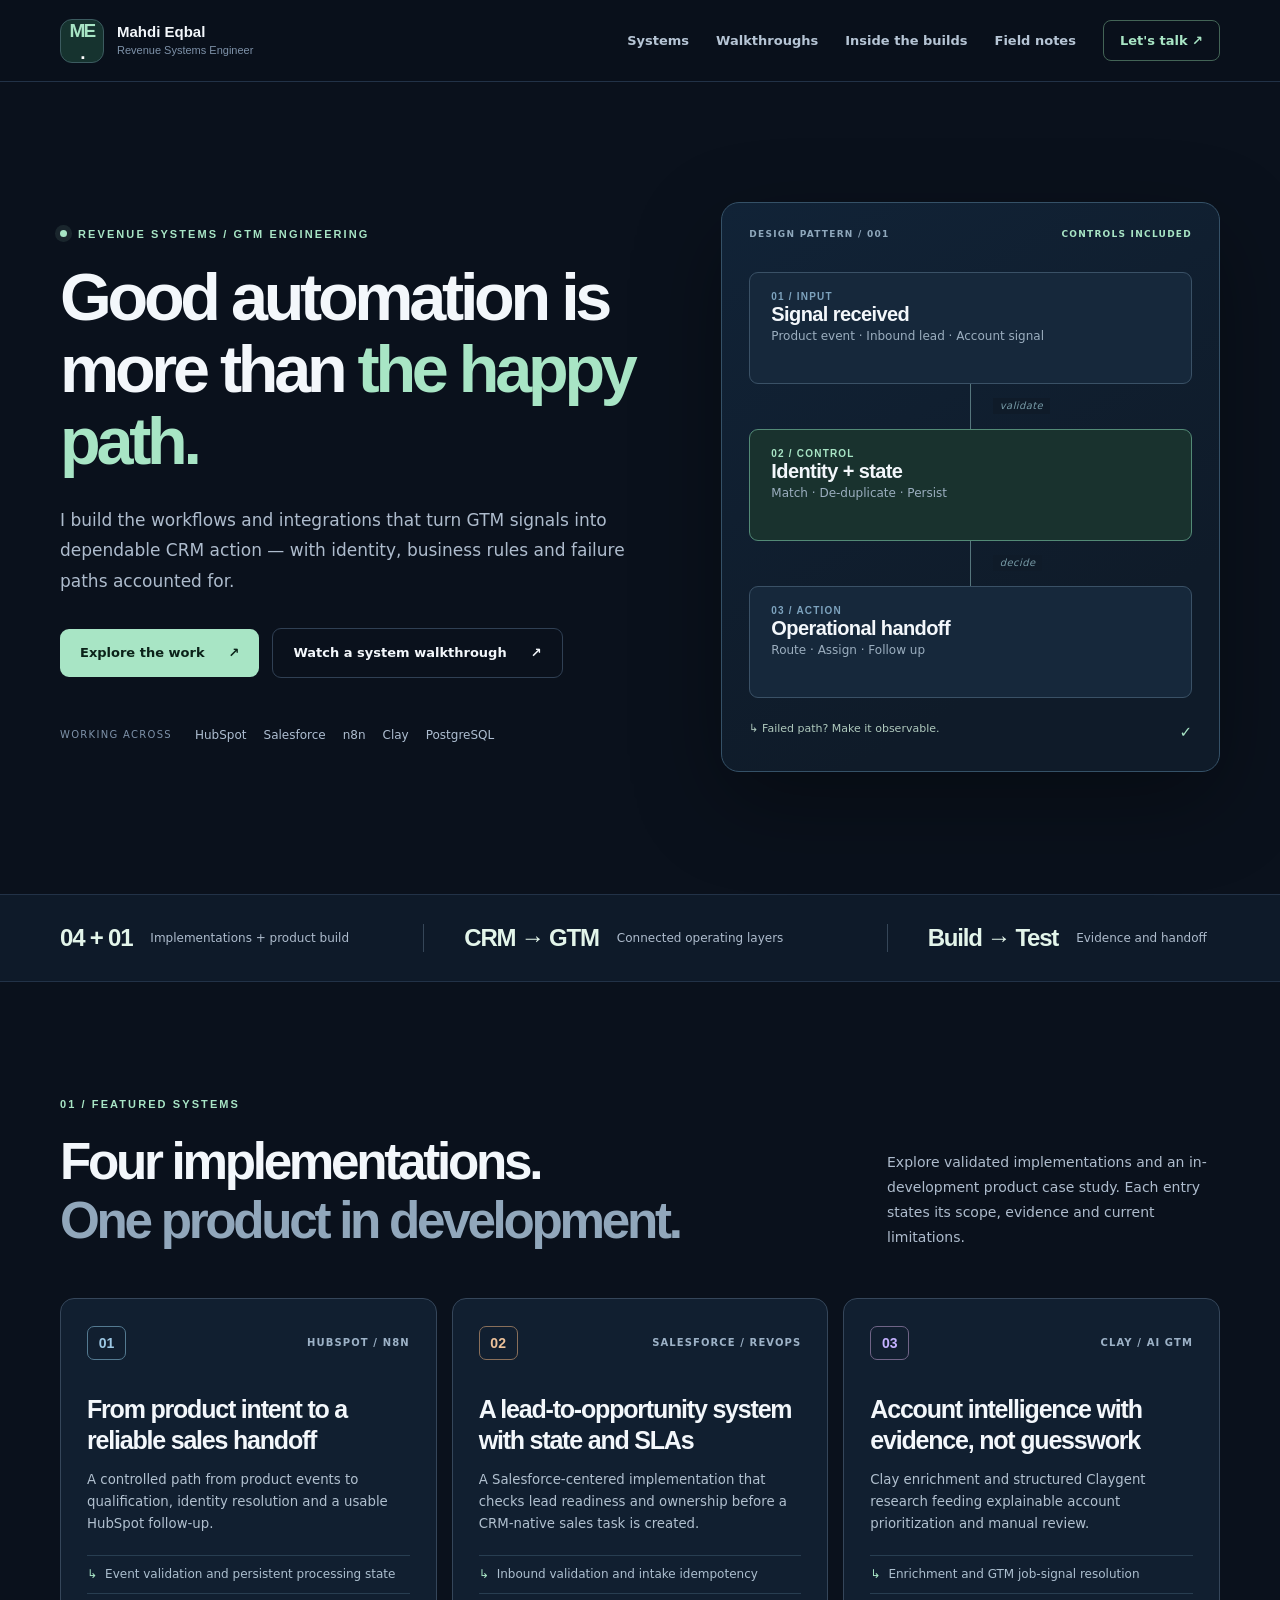
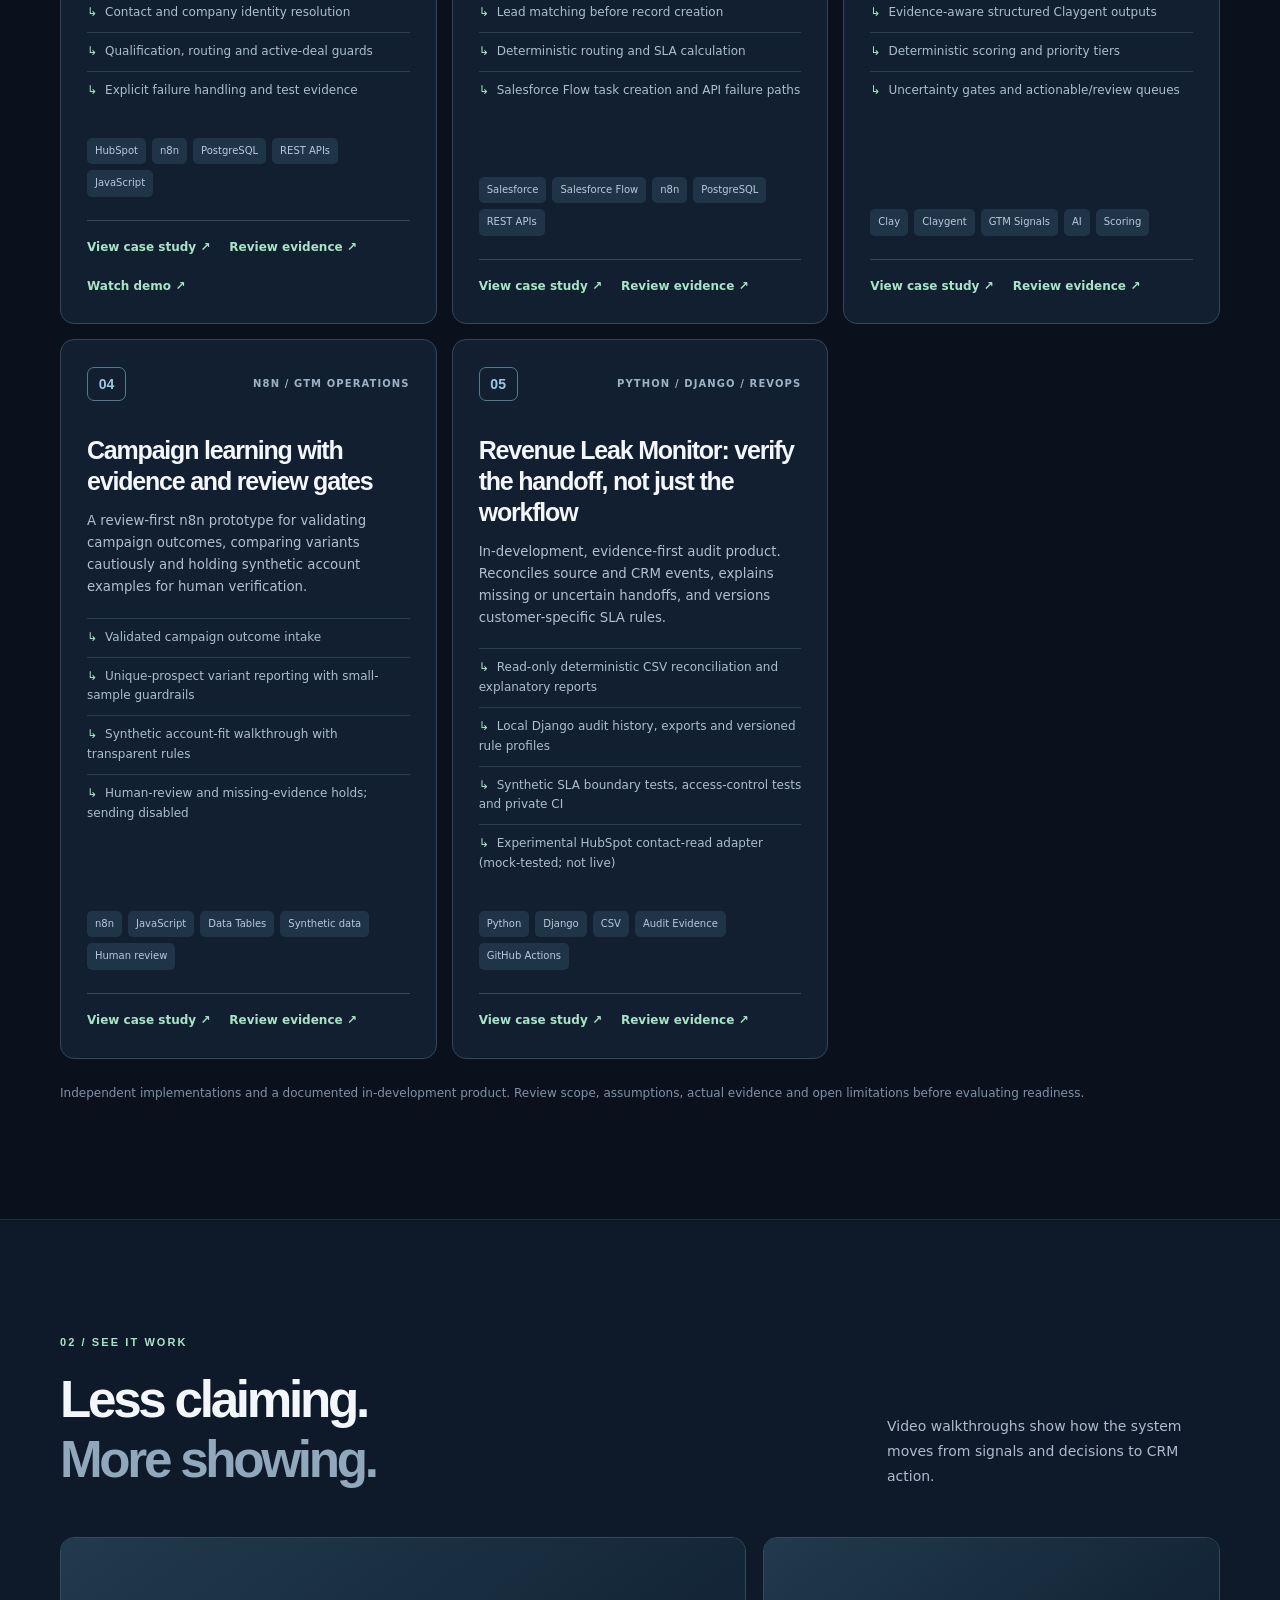
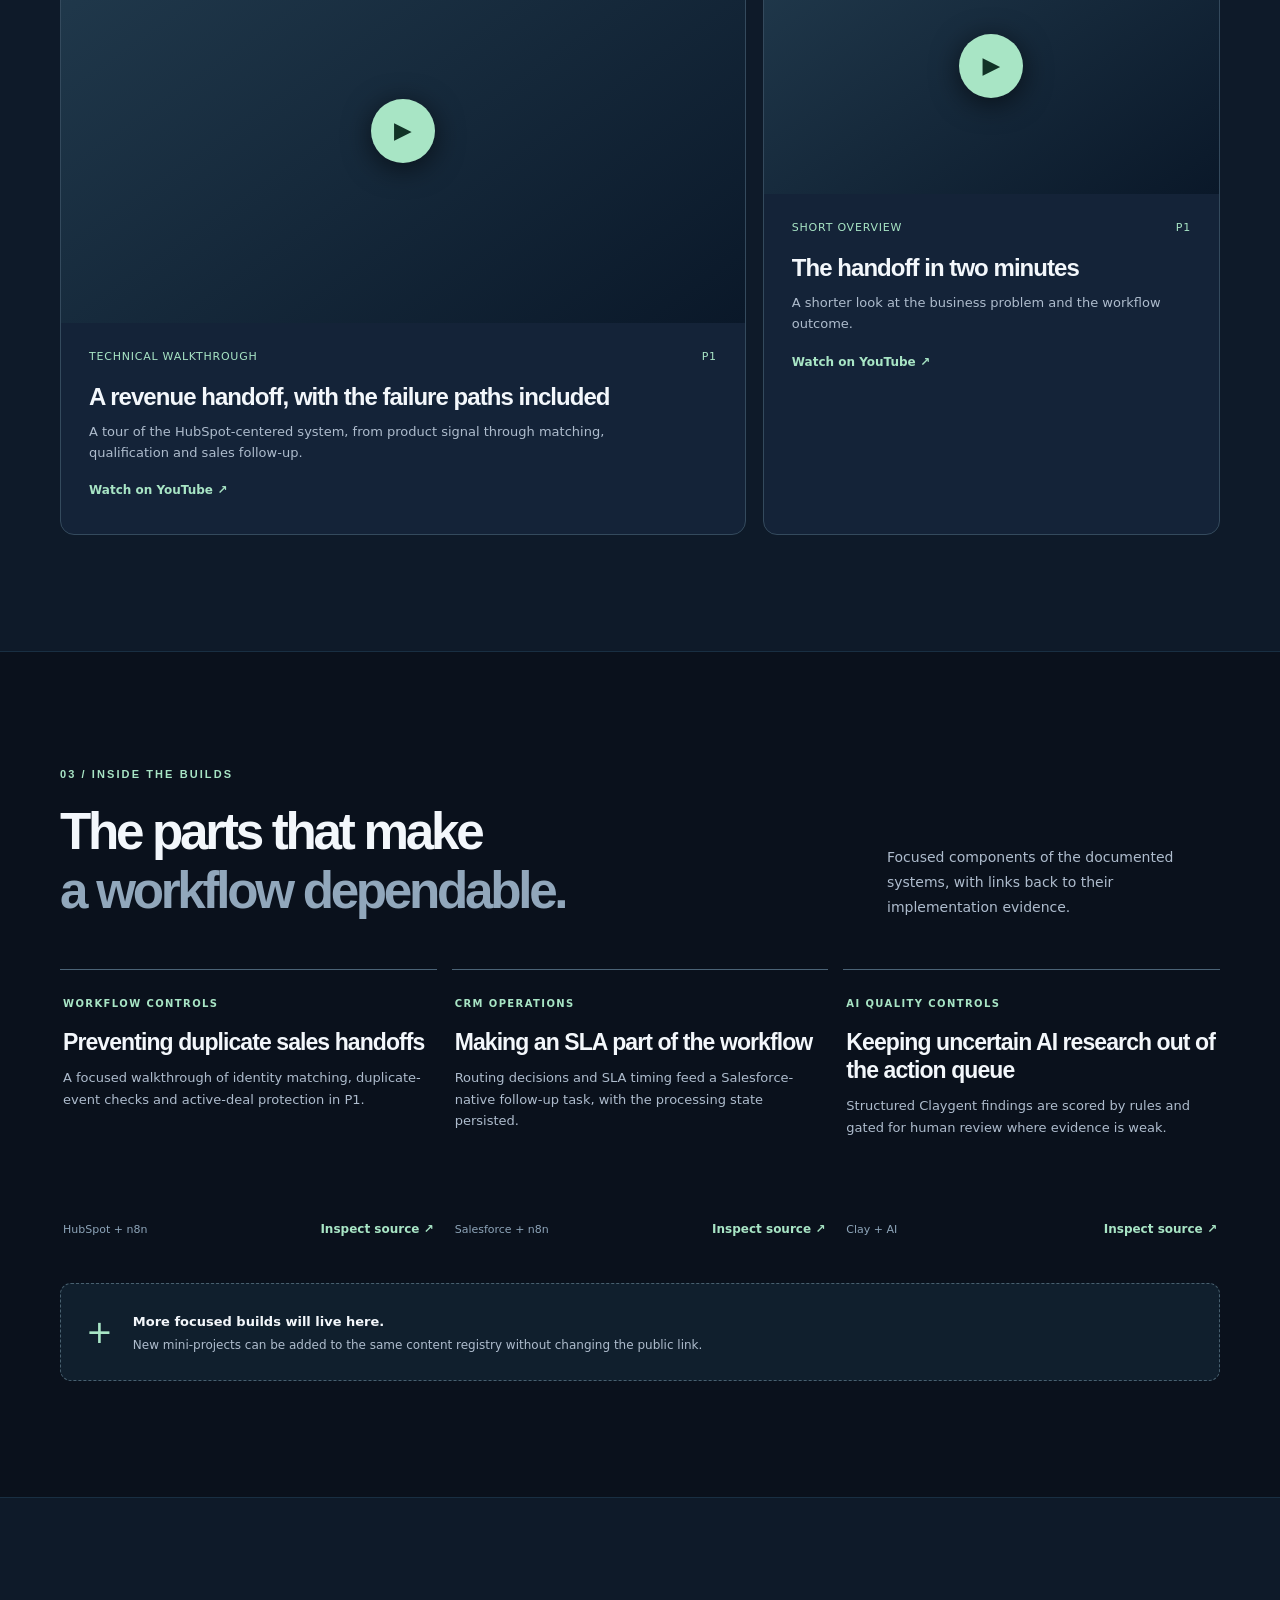
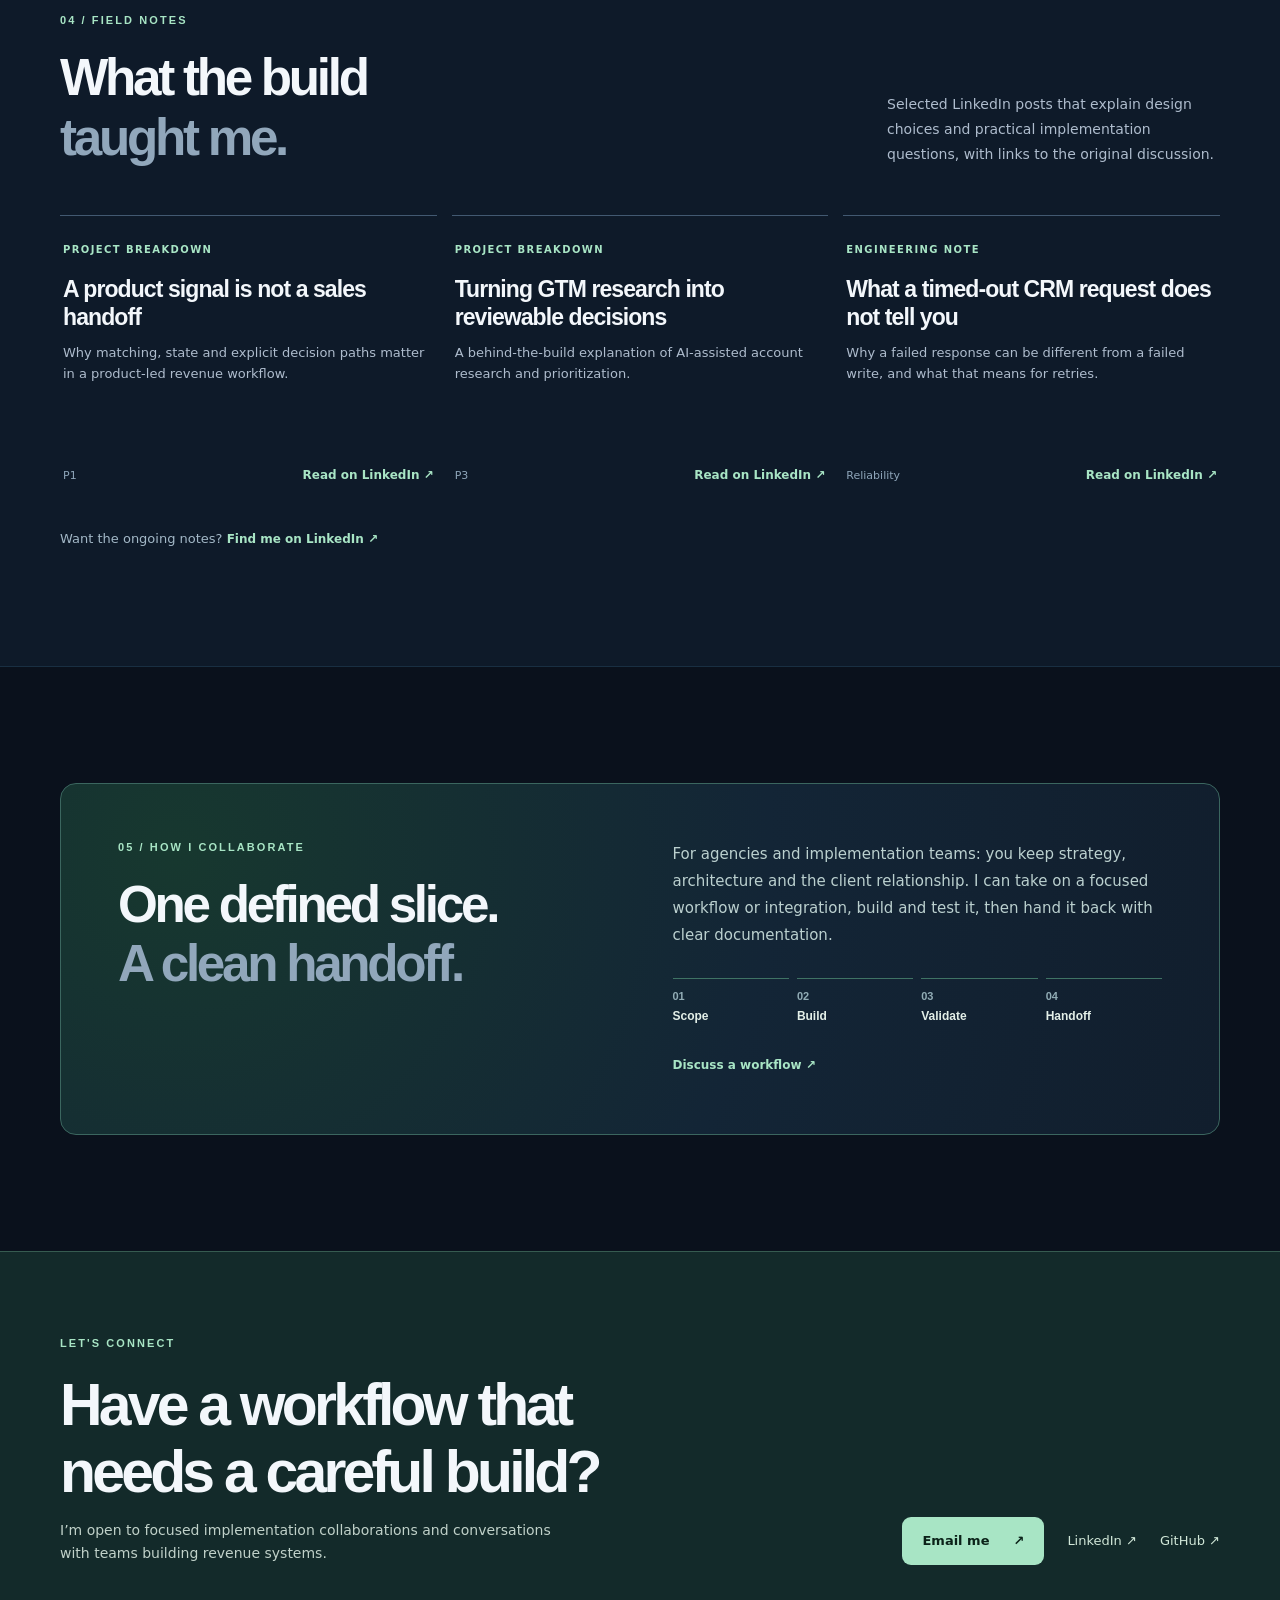
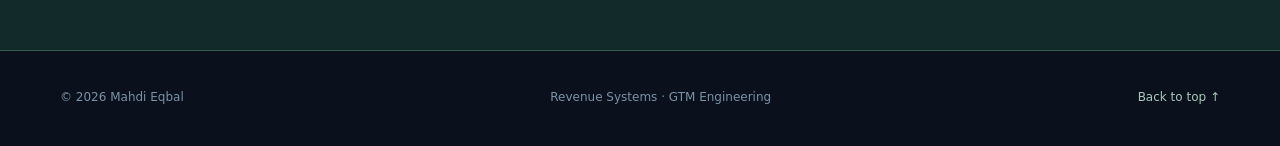
==== commit b149cc71: "portfolio: distinguish four completed showcases from in-development RLM product" ====
--- a/index.html
+++ b/index.html
@@ -7,7 +7,7 @@
   <meta name="description" content="Mahdi Eqbal builds Revenue Systems and GTM engineering workflows. Explore documented HubSpot, Salesforce, n8n and Clay implementations, video walkthroughs and technical notes.">
   <meta property="og:type" content="website">
   <meta property="og:title" content="Mahdi Eqbal | Revenue Systems Engineering">
-  <meta property="og:description" content="Four documented systems, technical walkthroughs and implementation notes. HubSpot, Salesforce, n8n, Clay and reliable CRM handoffs.">
+  <meta property="og:description" content="Documented CRM and GTM systems plus an in-development revenue handoff assurance product. Technical walkthroughs, design choices and test evidence.">
   <meta property="og:url" content="https://mahdi-eqbal.github.io/revenue-systems-gtm-engineering-portfolio/">
   <meta property="og:image" content="https://mahdi-eqbal.github.io/revenue-systems-gtm-engineering-portfolio/og.png">
   <meta name="twitter:card" content="summary_large_image">
@@ -53,12 +53,12 @@
       </div>
     </section>
 
-    <div class="proof-bar"><div class="wrap proof-inner"><div><strong>04</strong><span>Documented systems</span></div><div><strong>CRM → GTM</strong><span>Connected operating layers</span></div><div><strong>Build → Test</strong><span>Evidence and handoff</span></div></div></div>
+    <div class="proof-bar"><div class="wrap proof-inner"><div><strong>04 + 01</strong><span>Implementations + product build</span></div><div><strong>CRM → GTM</strong><span>Connected operating layers</span></div><div><strong>Build → Test</strong><span>Evidence and handoff</span></div></div></div>
 
     <section id="systems" class="section wrap">
-      <div class="section-intro"><div><p class="overline">01 / FEATURED SYSTEMS</p><h2>Four implementations.<br><span>Different stacks, same discipline.</span></h2></div><p>Each system has its own architecture and implementation evidence. Explore the stack most relevant to your team.</p></div>
+      <div class="section-intro"><div><p class="overline">01 / FEATURED SYSTEMS</p><h2>Four implementations.<br><span>One product in development.</span></h2></div><p>Explore validated implementations and an in-development product case study. Each entry states its scope, evidence and current limitations.</p></div>
       <div id="project-grid" class="projects" aria-label="Featured project cards"></div>
-      <p class="small-context">These are independent, documented implementations. Explore each project for its scope, assumptions, tests and actual artifacts.</p>
+      <p class="small-context">Independent implementations and a documented in-development product. Review scope, assumptions, actual evidence and open limitations before evaluating readiness.</p>
     </section>
 
     <section id="walkthroughs" class="section section-alt">
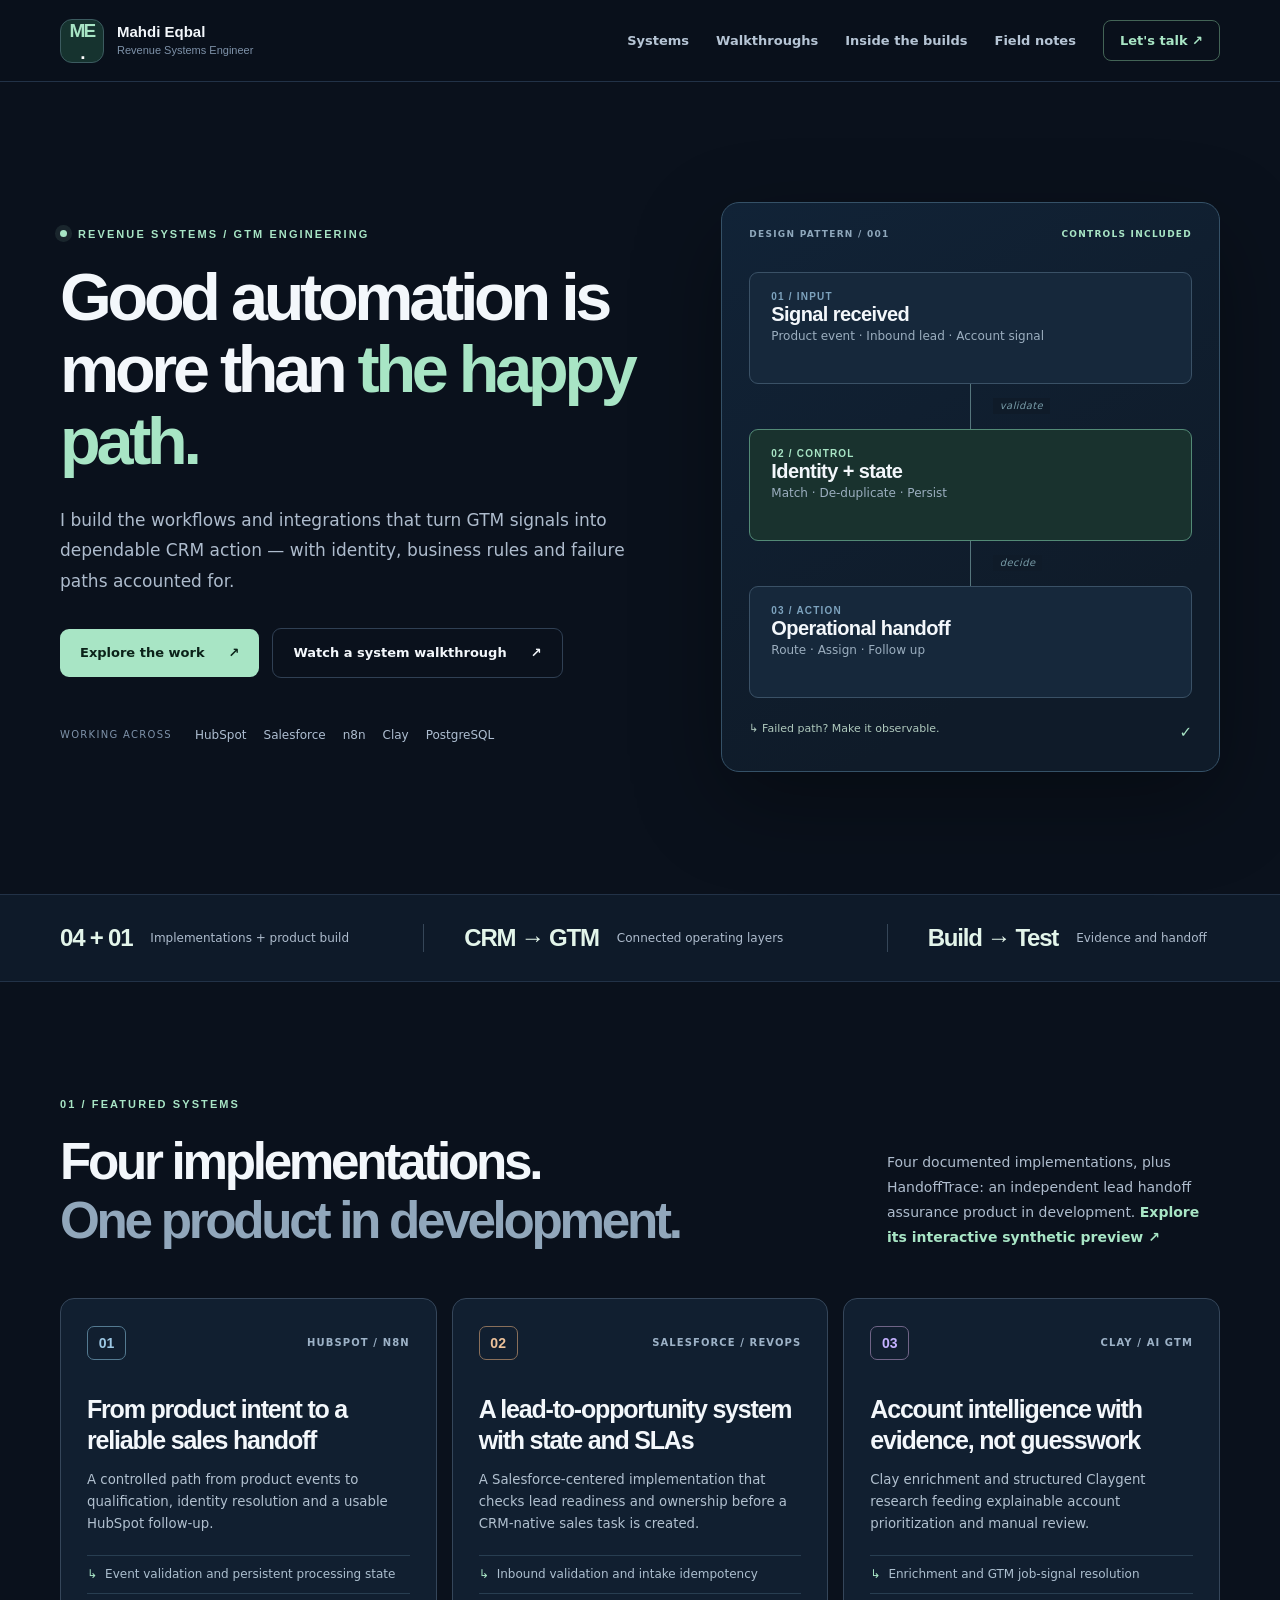
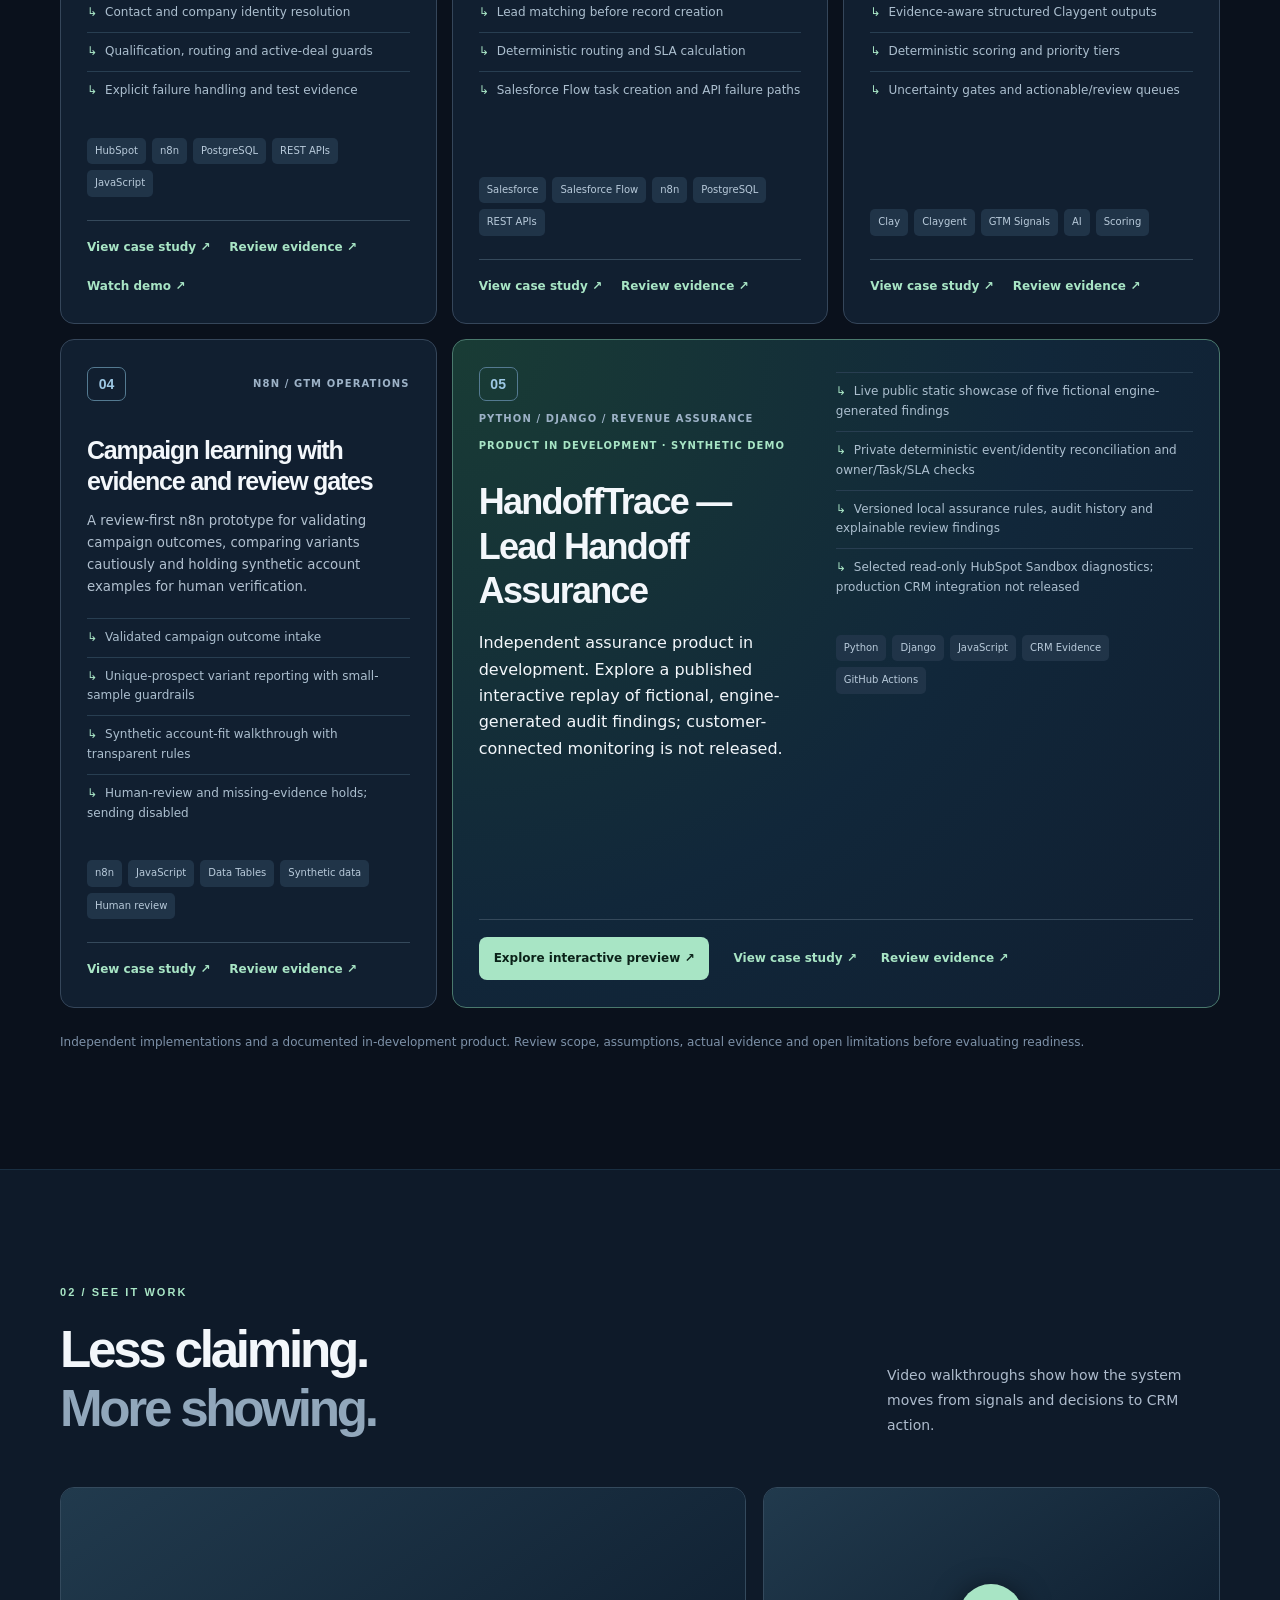
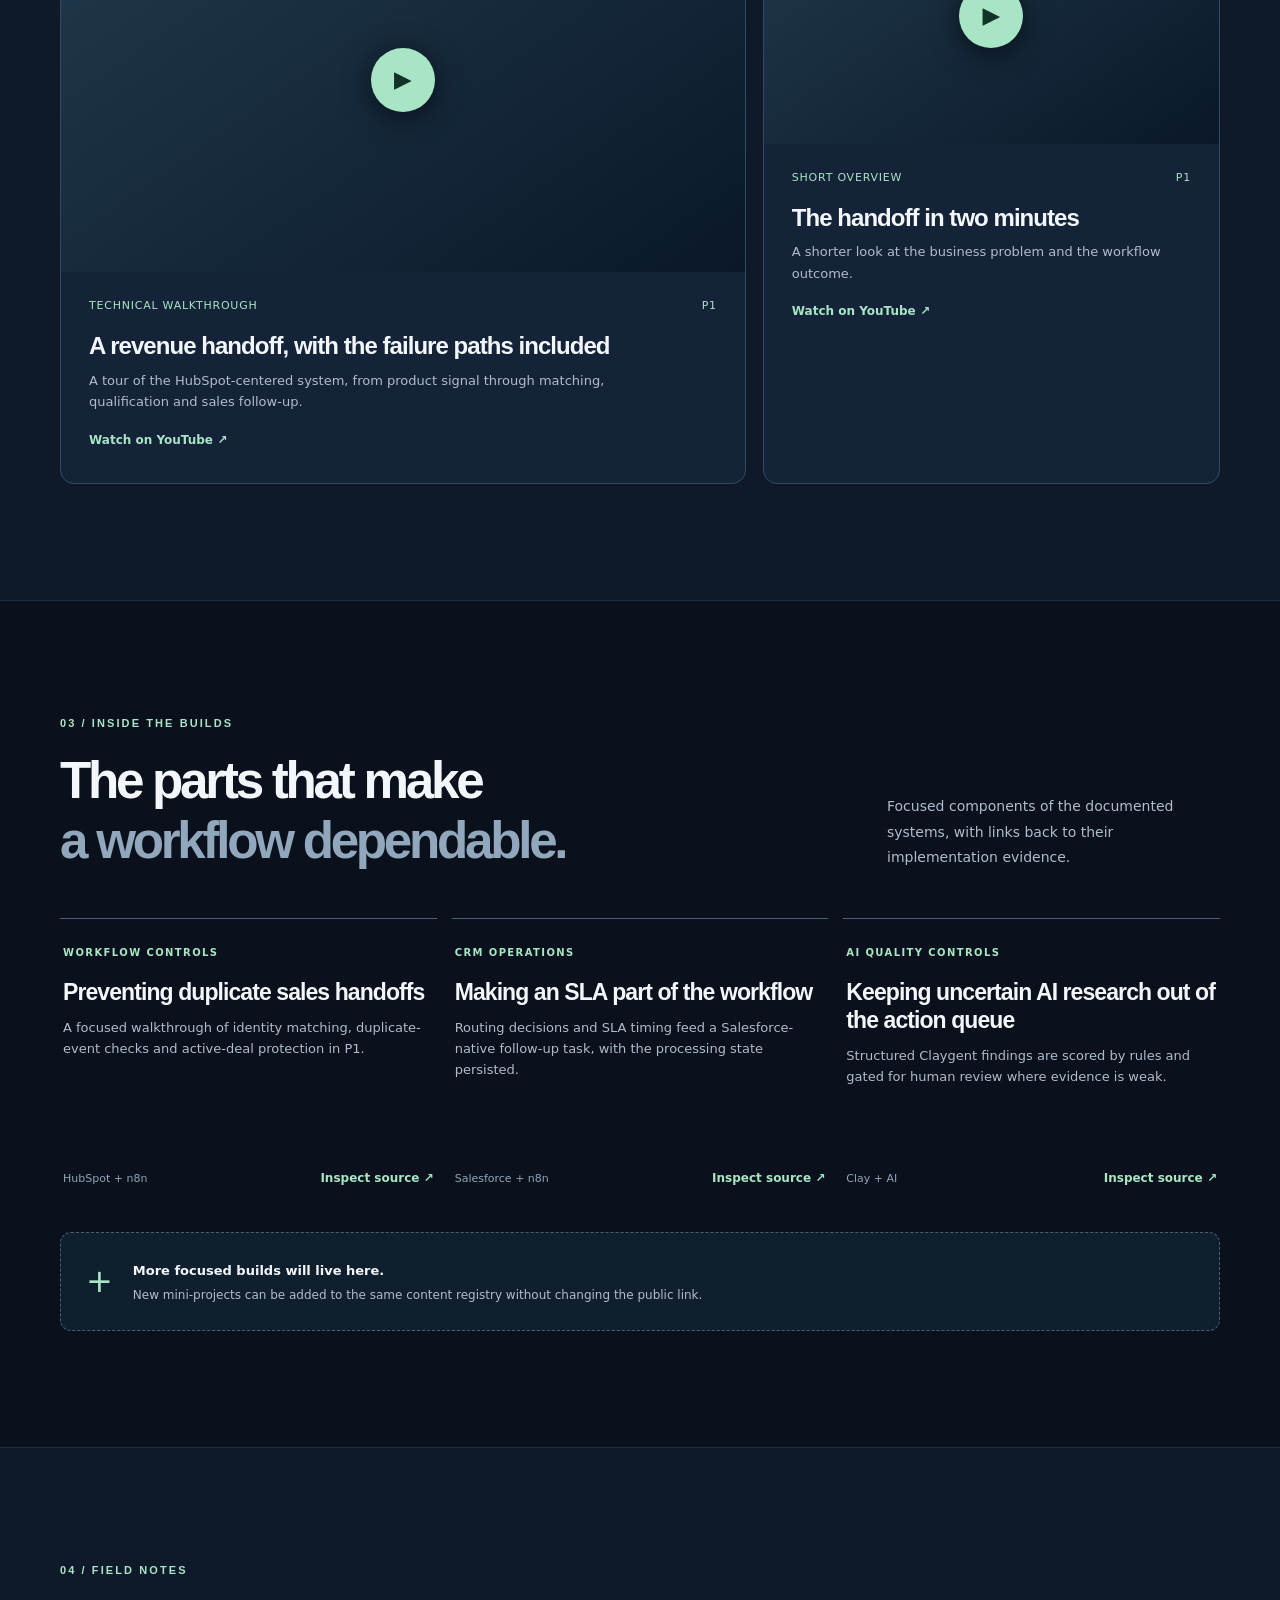
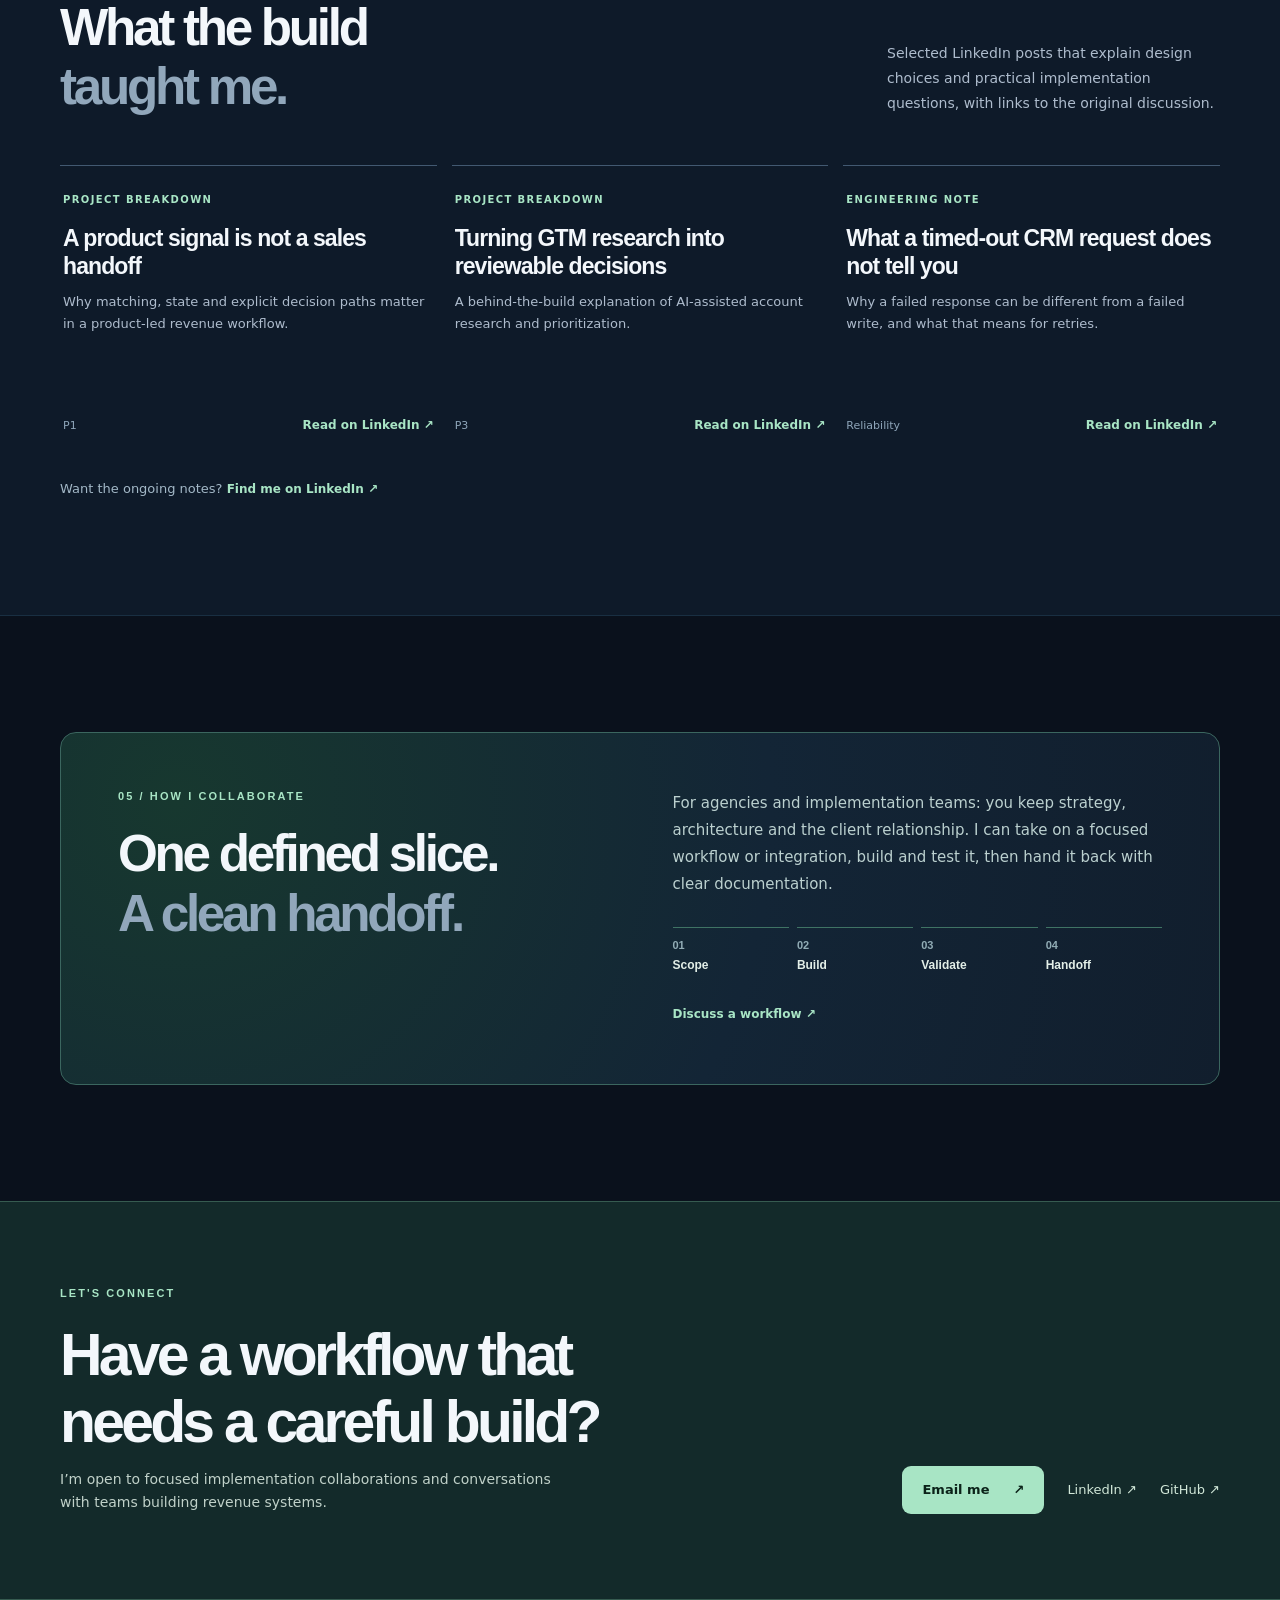
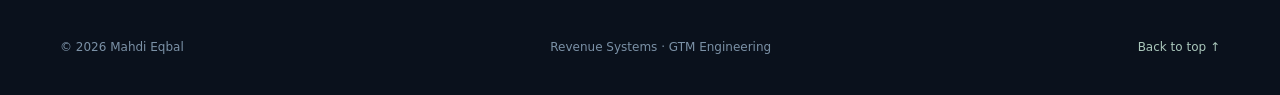
==== commit 7fdf1359: "portfolio: feature HandoffTrace interactive assurance preview" ====
--- a/index.html
+++ b/index.html
@@ -4,7 +4,7 @@
   <meta charset="utf-8">
   <meta name="viewport" content="width=device-width, initial-scale=1">
   <meta name="theme-color" content="#0a111c">
-  <meta name="description" content="Mahdi Eqbal builds Revenue Systems and GTM engineering workflows. Explore documented HubSpot, Salesforce, n8n and Clay implementations, video walkthroughs and technical notes.">
+  <meta name="description" content="Mahdi Eqbal builds documented Revenue Systems and GTM engineering implementations, plus HandoffTrace: an in-development lead handoff assurance product with an interactive synthetic preview.">
   <meta property="og:type" content="website">
   <meta property="og:title" content="Mahdi Eqbal | Revenue Systems Engineering">
   <meta property="og:description" content="Documented CRM and GTM systems plus an in-development revenue handoff assurance product. Technical walkthroughs, design choices and test evidence.">
@@ -56,7 +56,7 @@
     <div class="proof-bar"><div class="wrap proof-inner"><div><strong>04 + 01</strong><span>Implementations + product build</span></div><div><strong>CRM → GTM</strong><span>Connected operating layers</span></div><div><strong>Build → Test</strong><span>Evidence and handoff</span></div></div></div>
 
     <section id="systems" class="section wrap">
-      <div class="section-intro"><div><p class="overline">01 / FEATURED SYSTEMS</p><h2>Four implementations.<br><span>One product in development.</span></h2></div><p>Explore validated implementations and an in-development product case study. Each entry states its scope, evidence and current limitations.</p></div>
+      <div class="section-intro"><div><p class="overline">01 / FEATURED SYSTEMS</p><h2>Four implementations.<br><span>One product in development.</span></h2></div><p>Four documented implementations, plus HandoffTrace: an independent lead handoff assurance product in development. <a href="https://handofftrace.htlabs.workers.dev/" target="_blank" rel="noopener noreferrer">Explore its interactive synthetic preview ↗</a></p></div>
       <div id="project-grid" class="projects" aria-label="Featured project cards"></div>
       <p class="small-context">Independent implementations and a documented in-development product. Review scope, assumptions, actual evidence and open limitations before evaluating readiness.</p>
     </section>
--- a/styles.css
+++ b/styles.css
@@ -4,3 +4,17 @@
 @media(max-width:800px){.nav{height:70px}.nav-toggle{display:flex;flex-direction:column;gap:5px;background:none;border:1px solid var(--stroke);border-radius:8px;padding:12px;cursor:pointer}.nav-toggle span{width:19px;height:2px;background:#d2e2ed}.nav-list{display:none;position:absolute;top:70px;left:0;right:0;background:#111f30;padding:20px 24px 24px;border-bottom:1px solid var(--stroke);flex-direction:column;align-items:stretch;gap:17px}.nav-list.open{display:flex}.nav-list a{font-size:15px}.nav-list .nav-contact{text-align:center}.hero{grid-template-columns:1fr;padding:88px 0;gap:48px}.hero h1{max-width:700px}.flow-art{max-width:610px;width:100%}.projects,.slice-grid,.post-grid{grid-template-columns:1fr 1fr}.project{min-height:495px}.video-grid{grid-template-columns:1fr 1fr}.section{padding-block:80px}.section-intro{align-items:start;gap:22px}.section-intro>p{flex:0 0 38%}.approach{grid-template-columns:1fr;gap:18px}.contact-inner{align-items:start;flex-direction:column}.proof-inner>div{gap:9px}.proof-inner>div+div{padding-left:20px}}
 @media(max-width:570px){.wrap{width:calc(100% - 36px)}.wordmark-name{font-size:13px}.wordmark small{font-size:10px}.hero{padding:67px 0 74px}.hero h1{font-size:47px}.hero-summary{font-size:15px}.btn{width:100%;justify-content:center}.actions{align-items:stretch}.tool-line{margin-top:30px}.flow-art{padding:18px}.diagram-caption{font-size:8px}.flow-card{min-height:100px}.proof-inner{grid-template-columns:1fr;gap:15px}.proof-inner>div+div{border-left:none;border-top:1px solid #283a4b;padding:16px 0 0}.proof-inner>div{gap:22px}.proof-inner strong{min-width:95px}.section{padding-block:70px}.section-intro{display:block;margin-bottom:30px}.section-intro>p{margin-top:17px;max-width:100%}.section-intro h2{font-size:36px}.projects,.slice-grid,.post-grid,.video-grid{grid-template-columns:1fr}.project{min-height:0}.video-body{padding:22px}.video-body h3{font-size:22px}.slice,.post-card{min-height:0;padding-bottom:26px}.future-note{padding:16px}.approach{padding:27px 21px}.approach h2{font-size:36px}.approach-steps{grid-template-columns:repeat(2,1fr);gap:17px}.contact-inner{padding:65px 0}.contact-links{width:100%}.footer{flex-wrap:wrap;padding:25px 0;gap:9px}.footer span:nth-child(2){order:3;flex:1 0 100%}}
 @media(prefers-reduced-motion:reduce){html{scroll-behavior:auto}*{transition:none!important;animation:none!important}}
+
+/* Present HandoffTrace as an independent, evidence-scoped product alongside four implementations. */
+.project.featured-product{grid-column:span 2;display:grid;grid-template-columns:minmax(0,.95fr) minmax(0,1.05fr);column-gap:34px;align-items:start;border-color:#4a796d;background:radial-gradient(circle at 0% 0%,#193c35,#11273a 58%,#101e30);min-height:510px}
+.featured-product .project-header{flex-wrap:wrap;gap:10px 13px}
+.featured-product .product-status{display:block;flex:1 0 100%;color:var(--accent);font-size:10px;letter-spacing:.1em}
+.featured-product h3{font-size:clamp(27px,3vw,36px);margin:26px 0 17px}
+.featured-product .featured-details{padding-top:5px}
+.featured-product .chips{margin:20px 0 0}
+.featured-product .project-actions{grid-column:1/-1;align-self:end;align-items:center;gap:15px 24px;margin-top:20px}
+.featured-product .project-actions .preview-link{display:inline-flex;align-items:center;justify-content:center;min-height:43px;padding:10px 15px;border-radius:8px;background:var(--accent);color:#0b2219;text-decoration:none}
+.featured-product .project-actions .preview-link:hover{background:#c0f4d9;text-decoration:none}
+.section-intro>p a{color:var(--accent);font-weight:700;text-decoration:none}.section-intro>p a:hover{text-decoration:underline}
+@media(max-width:800px){.project.featured-product{grid-column:span 2;grid-template-columns:1fr;min-height:0}.featured-product .project-actions{grid-column:1}}
+@media(max-width:570px){.project.featured-product{grid-column:auto}.featured-product .project-actions .preview-link{width:100%}}
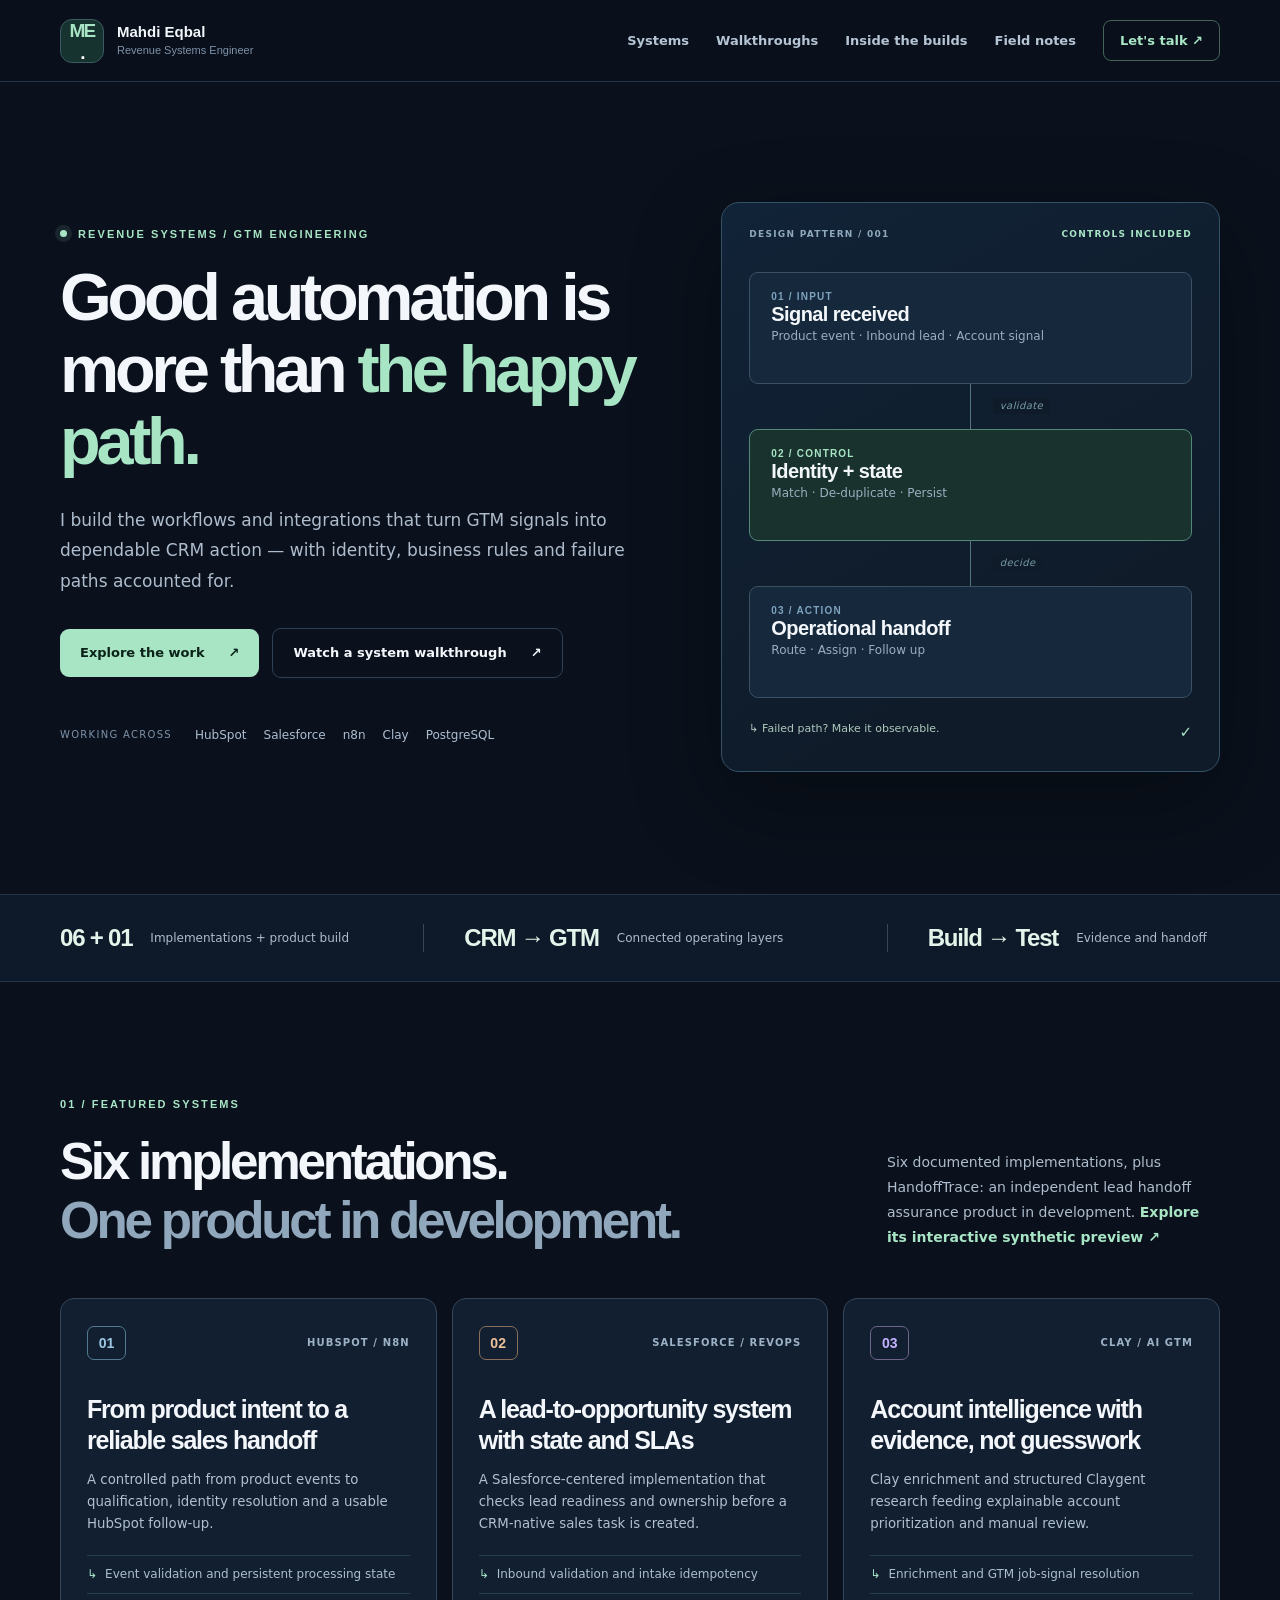
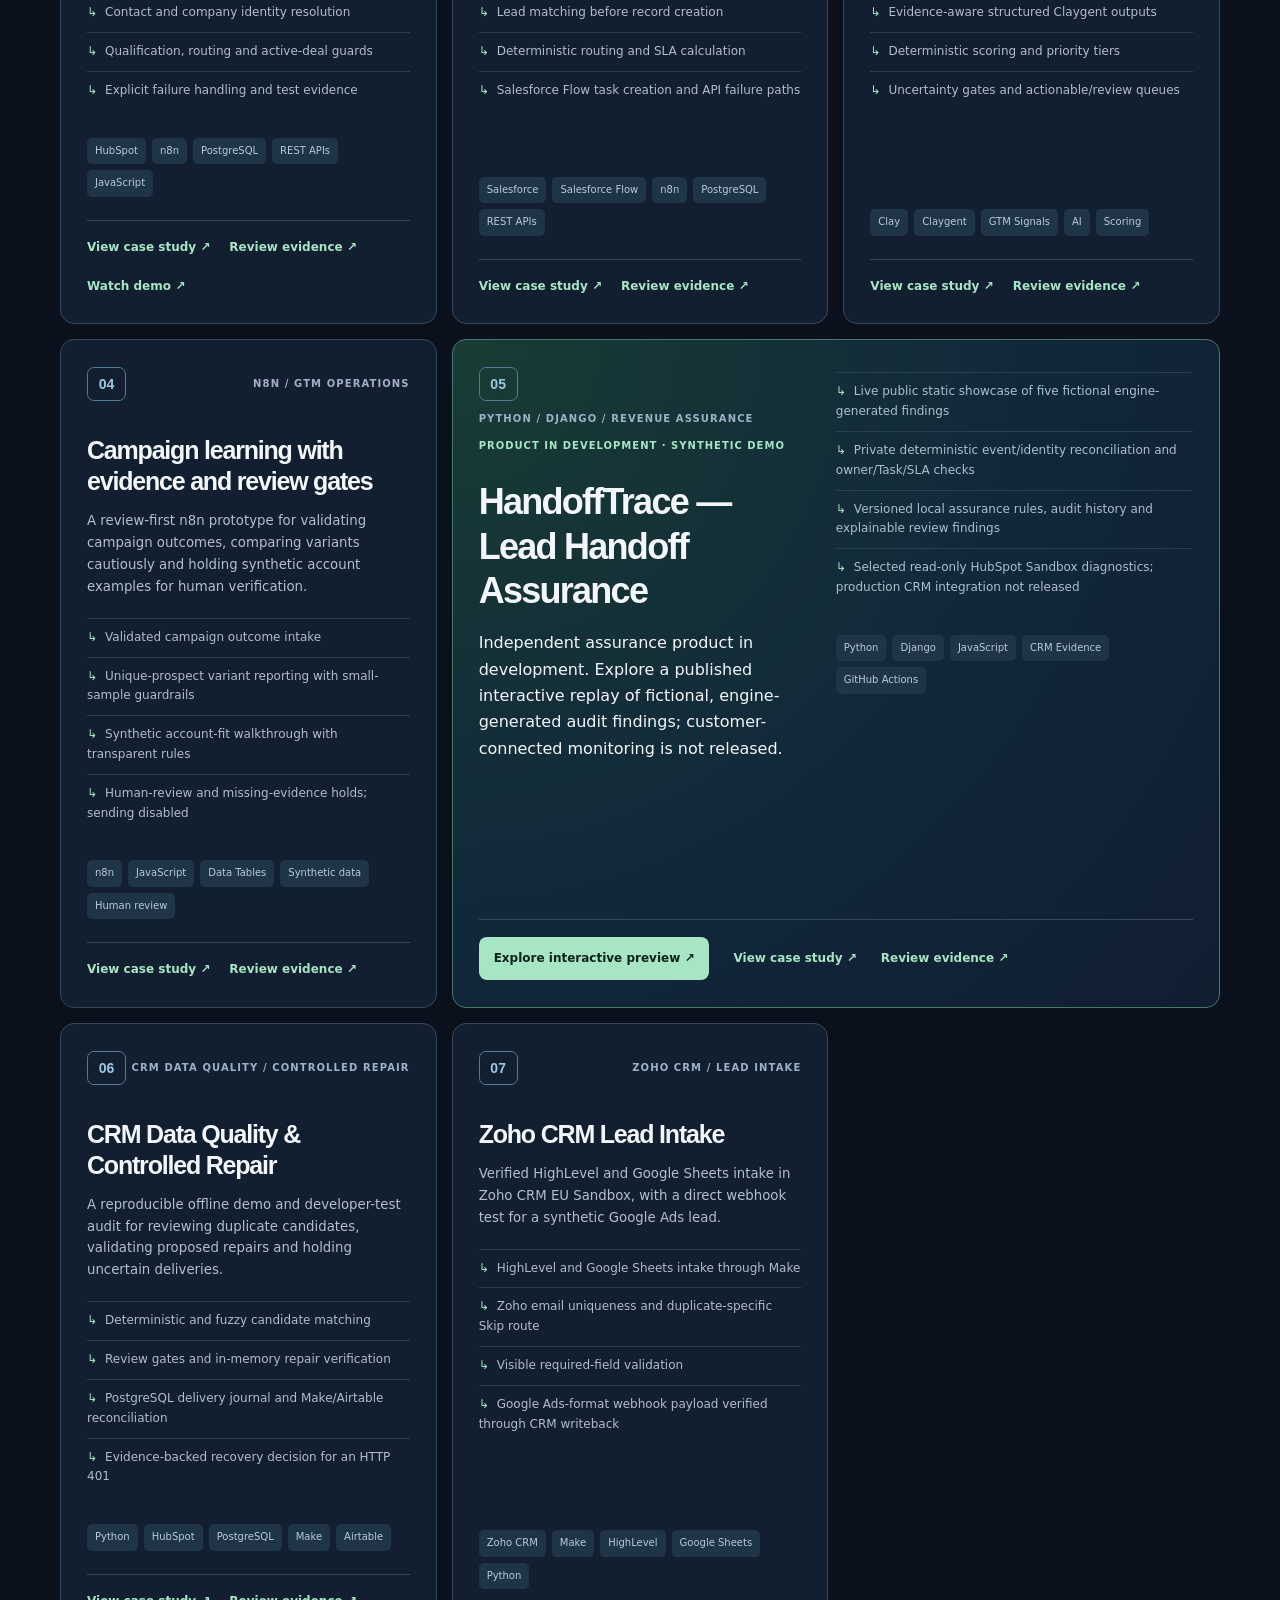
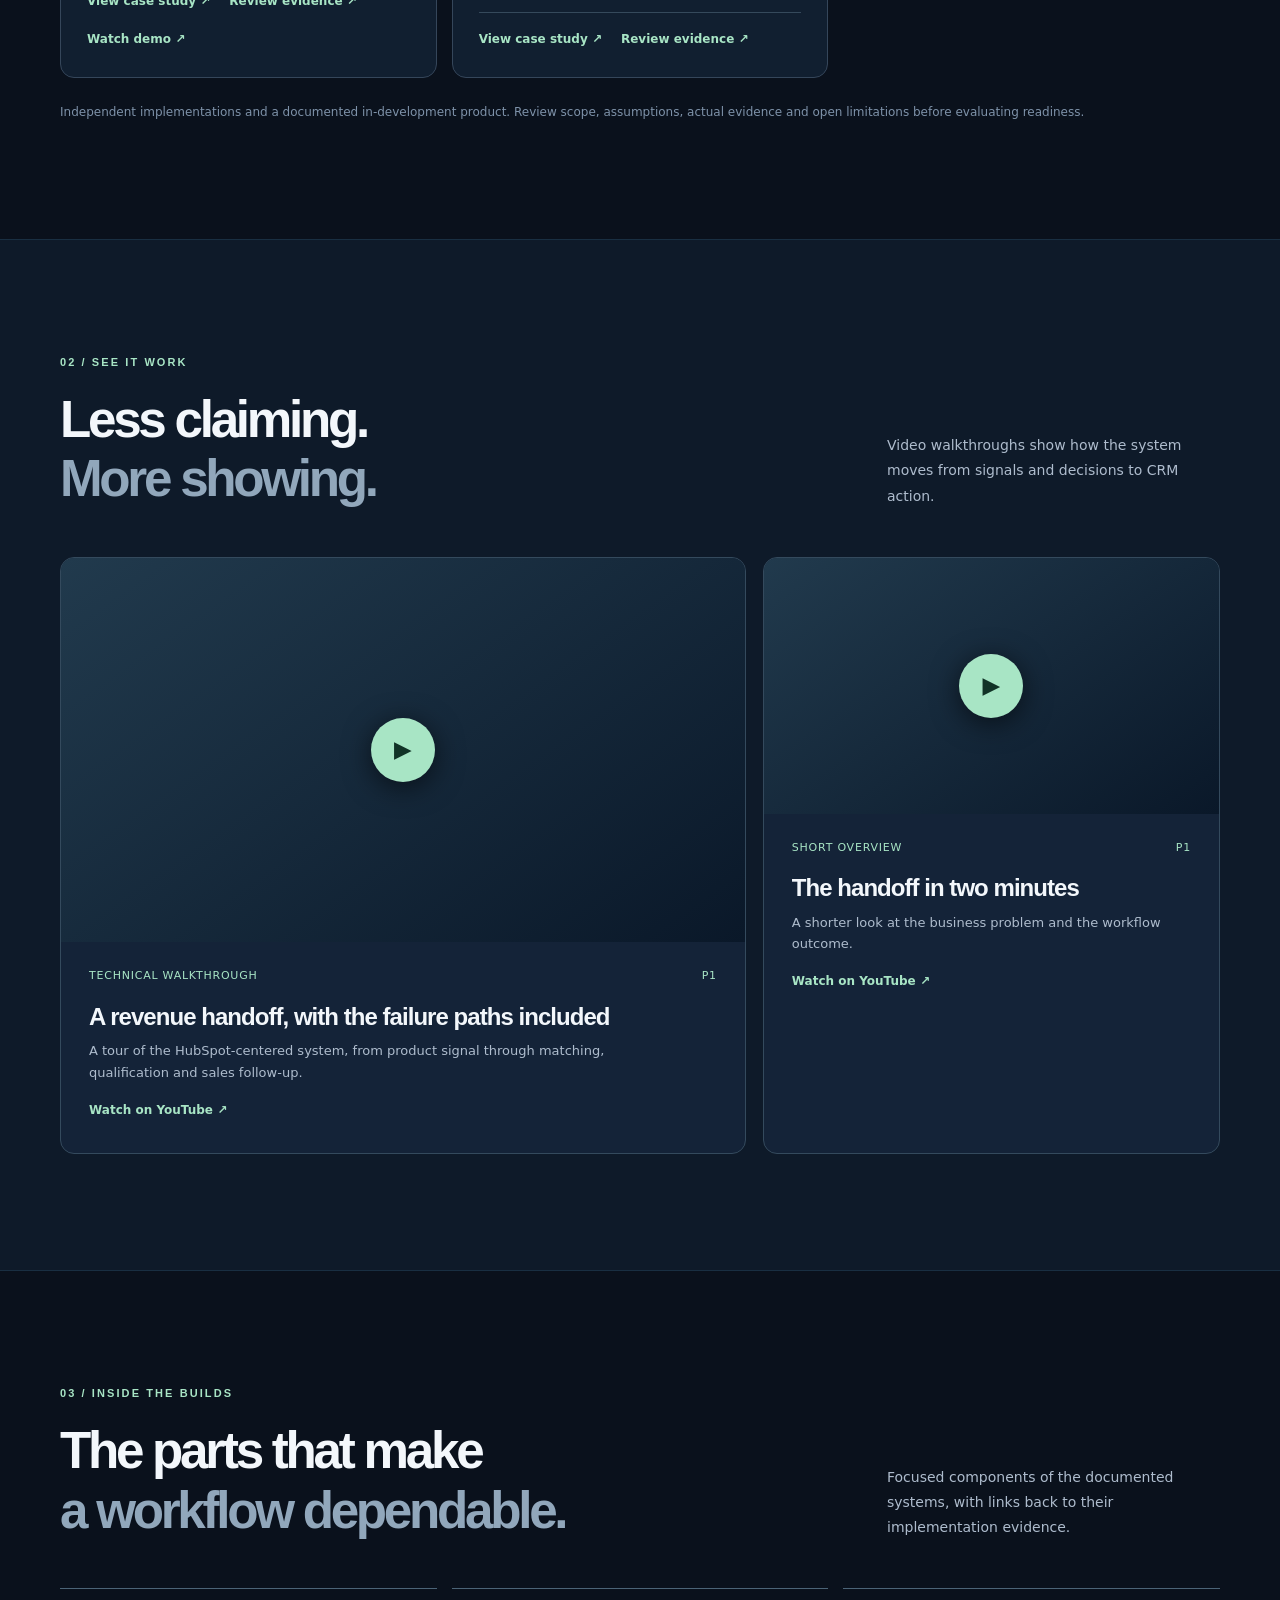
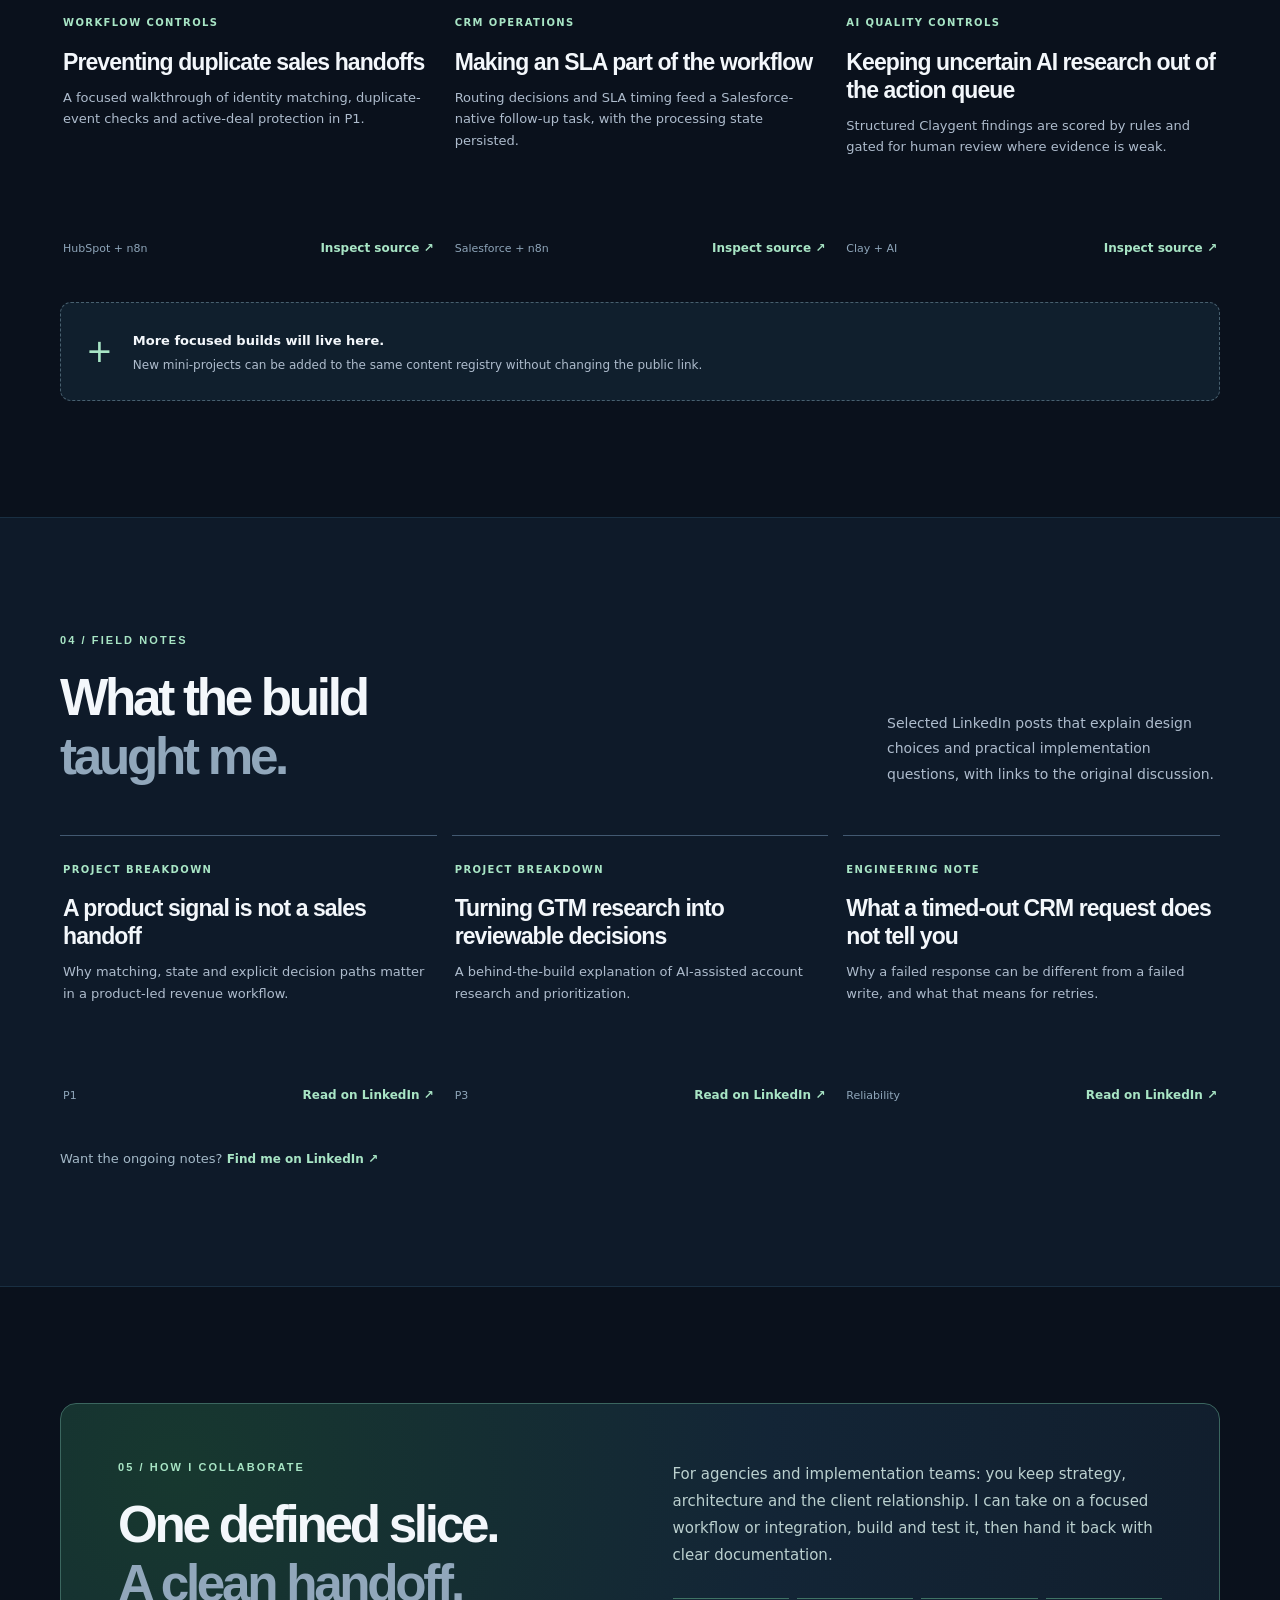
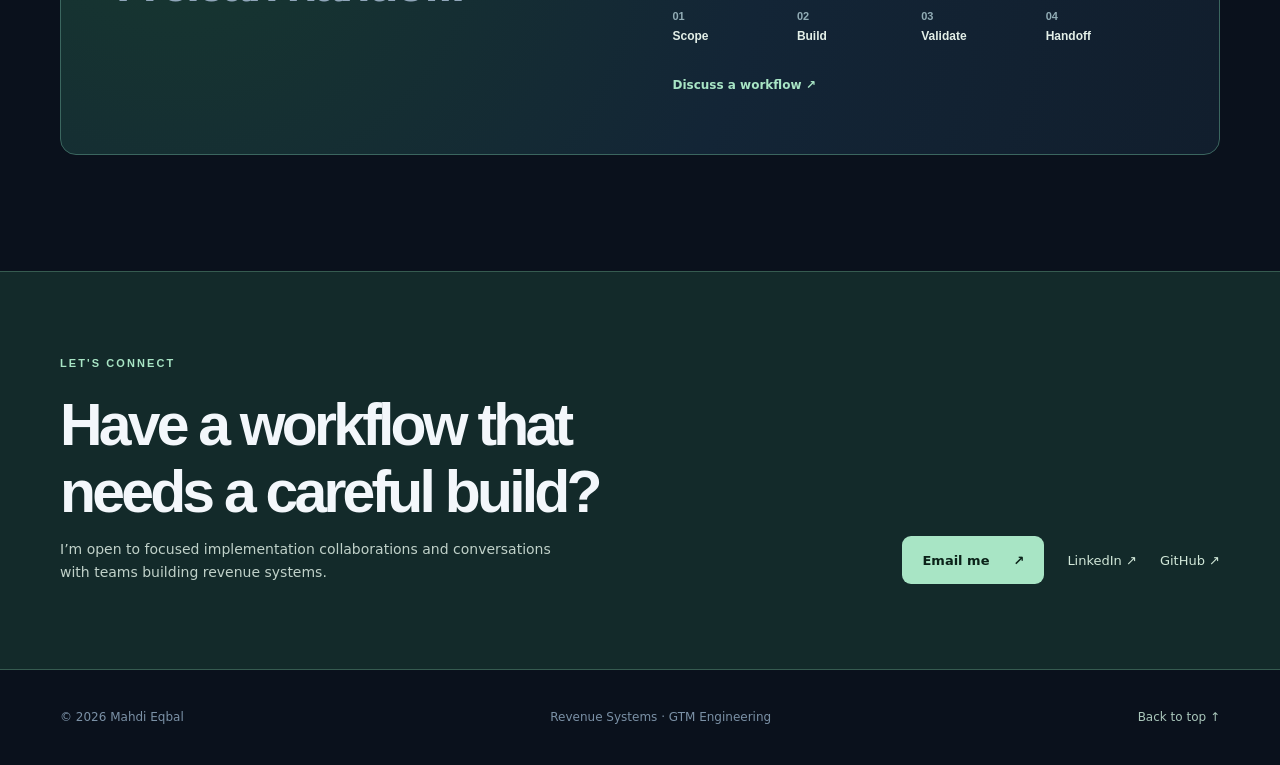
==== commit 73ed7751: "Fix portfolio implementation count" ====
--- a/index.html
+++ b/index.html
@@ -53,10 +53,10 @@
       </div>
     </section>
 
-    <div class="proof-bar"><div class="wrap proof-inner"><div><strong>04 + 01</strong><span>Implementations + product build</span></div><div><strong>CRM → GTM</strong><span>Connected operating layers</span></div><div><strong>Build → Test</strong><span>Evidence and handoff</span></div></div></div>
+    <div class="proof-bar"><div class="wrap proof-inner"><div><strong>06 + 01</strong><span>Implementations + product build</span></div><div><strong>CRM → GTM</strong><span>Connected operating layers</span></div><div><strong>Build → Test</strong><span>Evidence and handoff</span></div></div></div>
 
     <section id="systems" class="section wrap">
-      <div class="section-intro"><div><p class="overline">01 / FEATURED SYSTEMS</p><h2>Four implementations.<br><span>One product in development.</span></h2></div><p>Four documented implementations, plus HandoffTrace: an independent lead handoff assurance product in development. <a href="https://handofftrace.htlabs.workers.dev/" target="_blank" rel="noopener noreferrer">Explore its interactive synthetic preview ↗</a></p></div>
+      <div class="section-intro"><div><p class="overline">01 / FEATURED SYSTEMS</p><h2>Six implementations.<br><span>One product in development.</span></h2></div><p>Six documented implementations, plus HandoffTrace: an independent lead handoff assurance product in development. <a href="https://handofftrace.htlabs.workers.dev/" target="_blank" rel="noopener noreferrer">Explore its interactive synthetic preview ↗</a></p></div>
       <div id="project-grid" class="projects" aria-label="Featured project cards"></div>
       <p class="small-context">Independent implementations and a documented in-development product. Review scope, assumptions, actual evidence and open limitations before evaluating readiness.</p>
     </section>
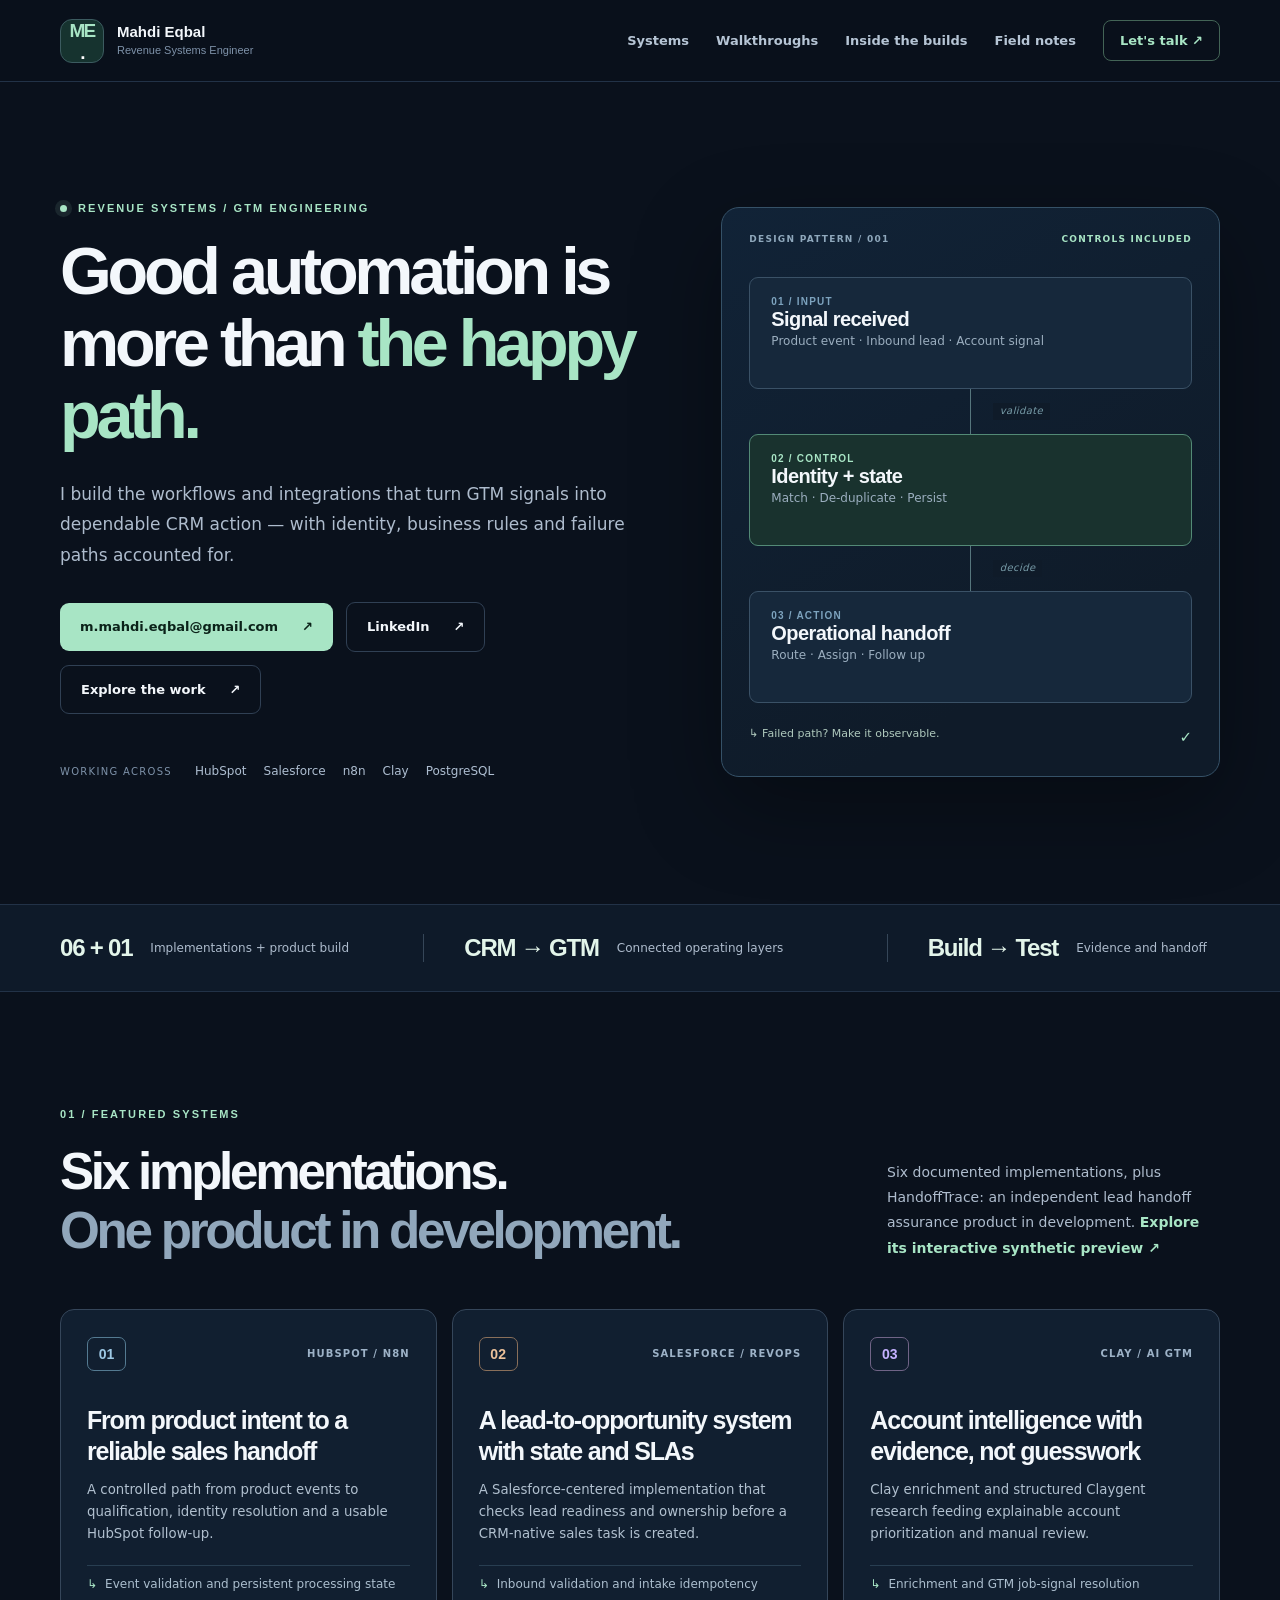
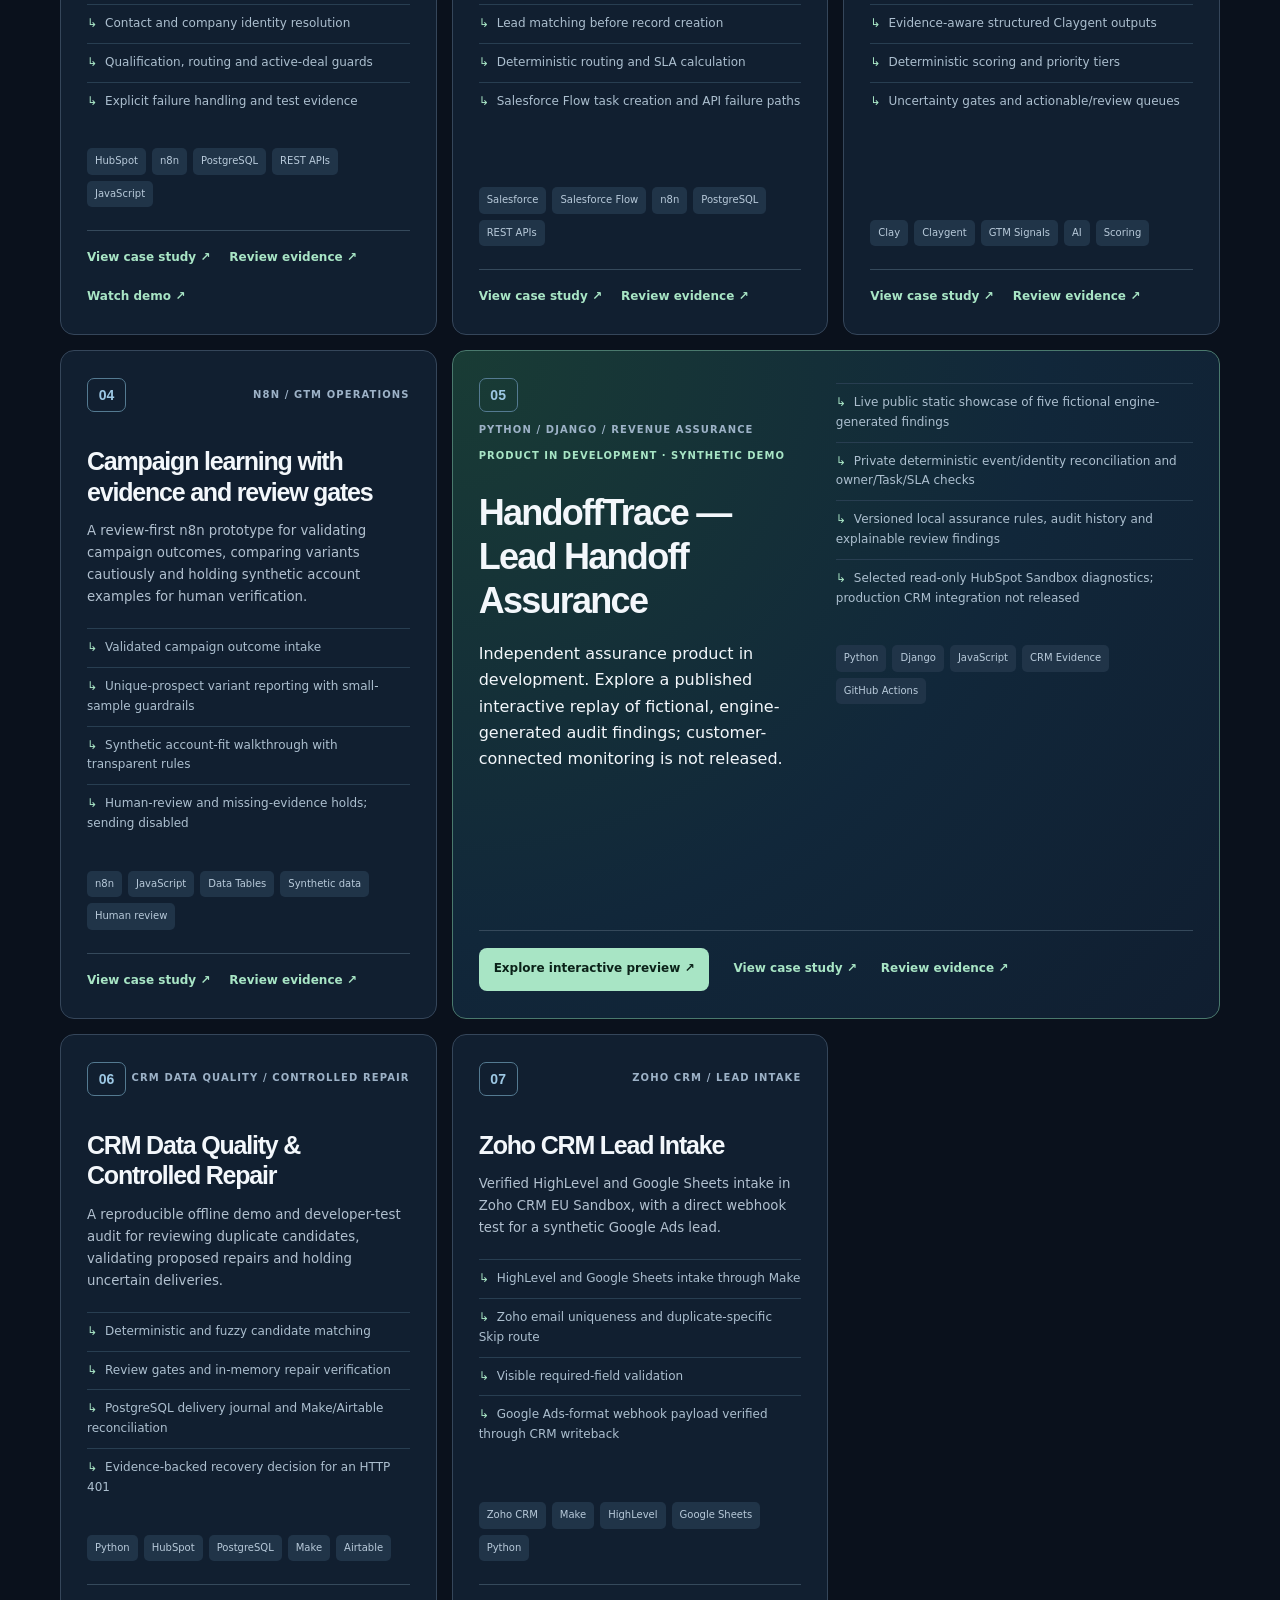
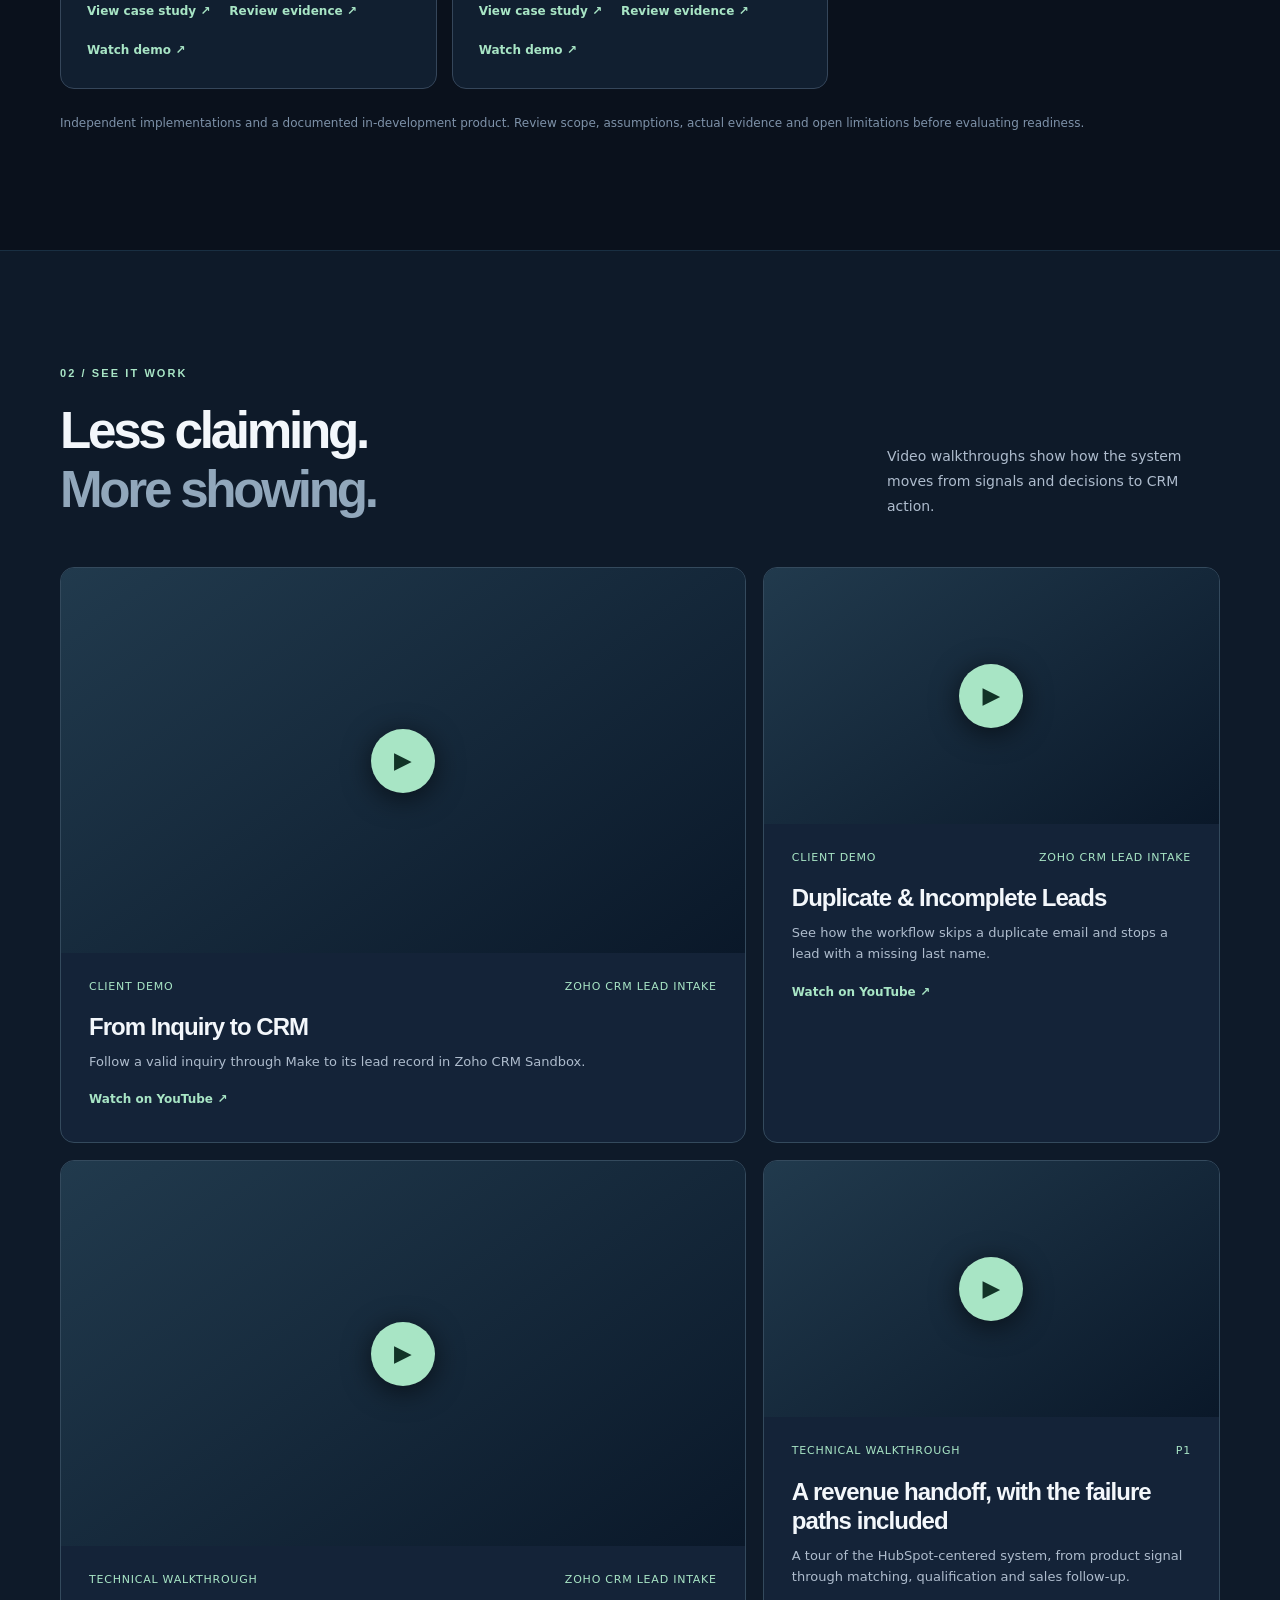
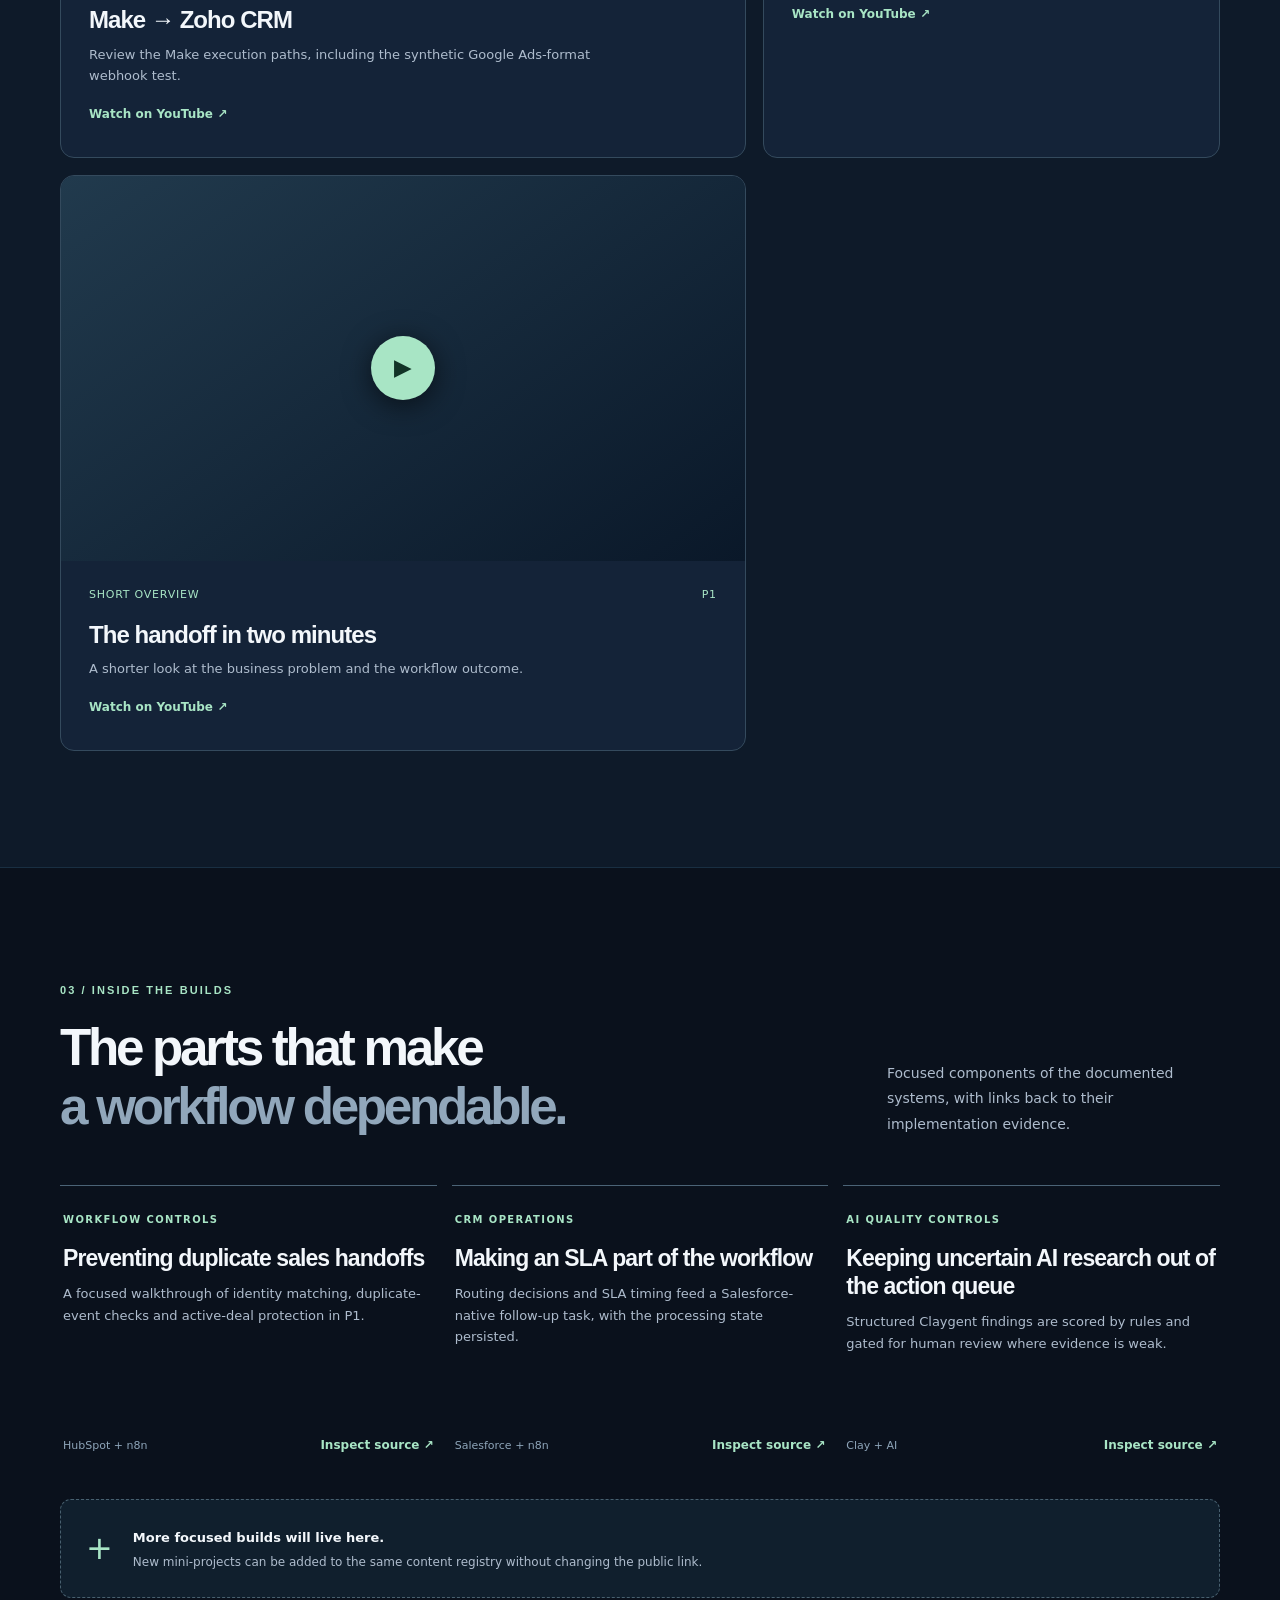
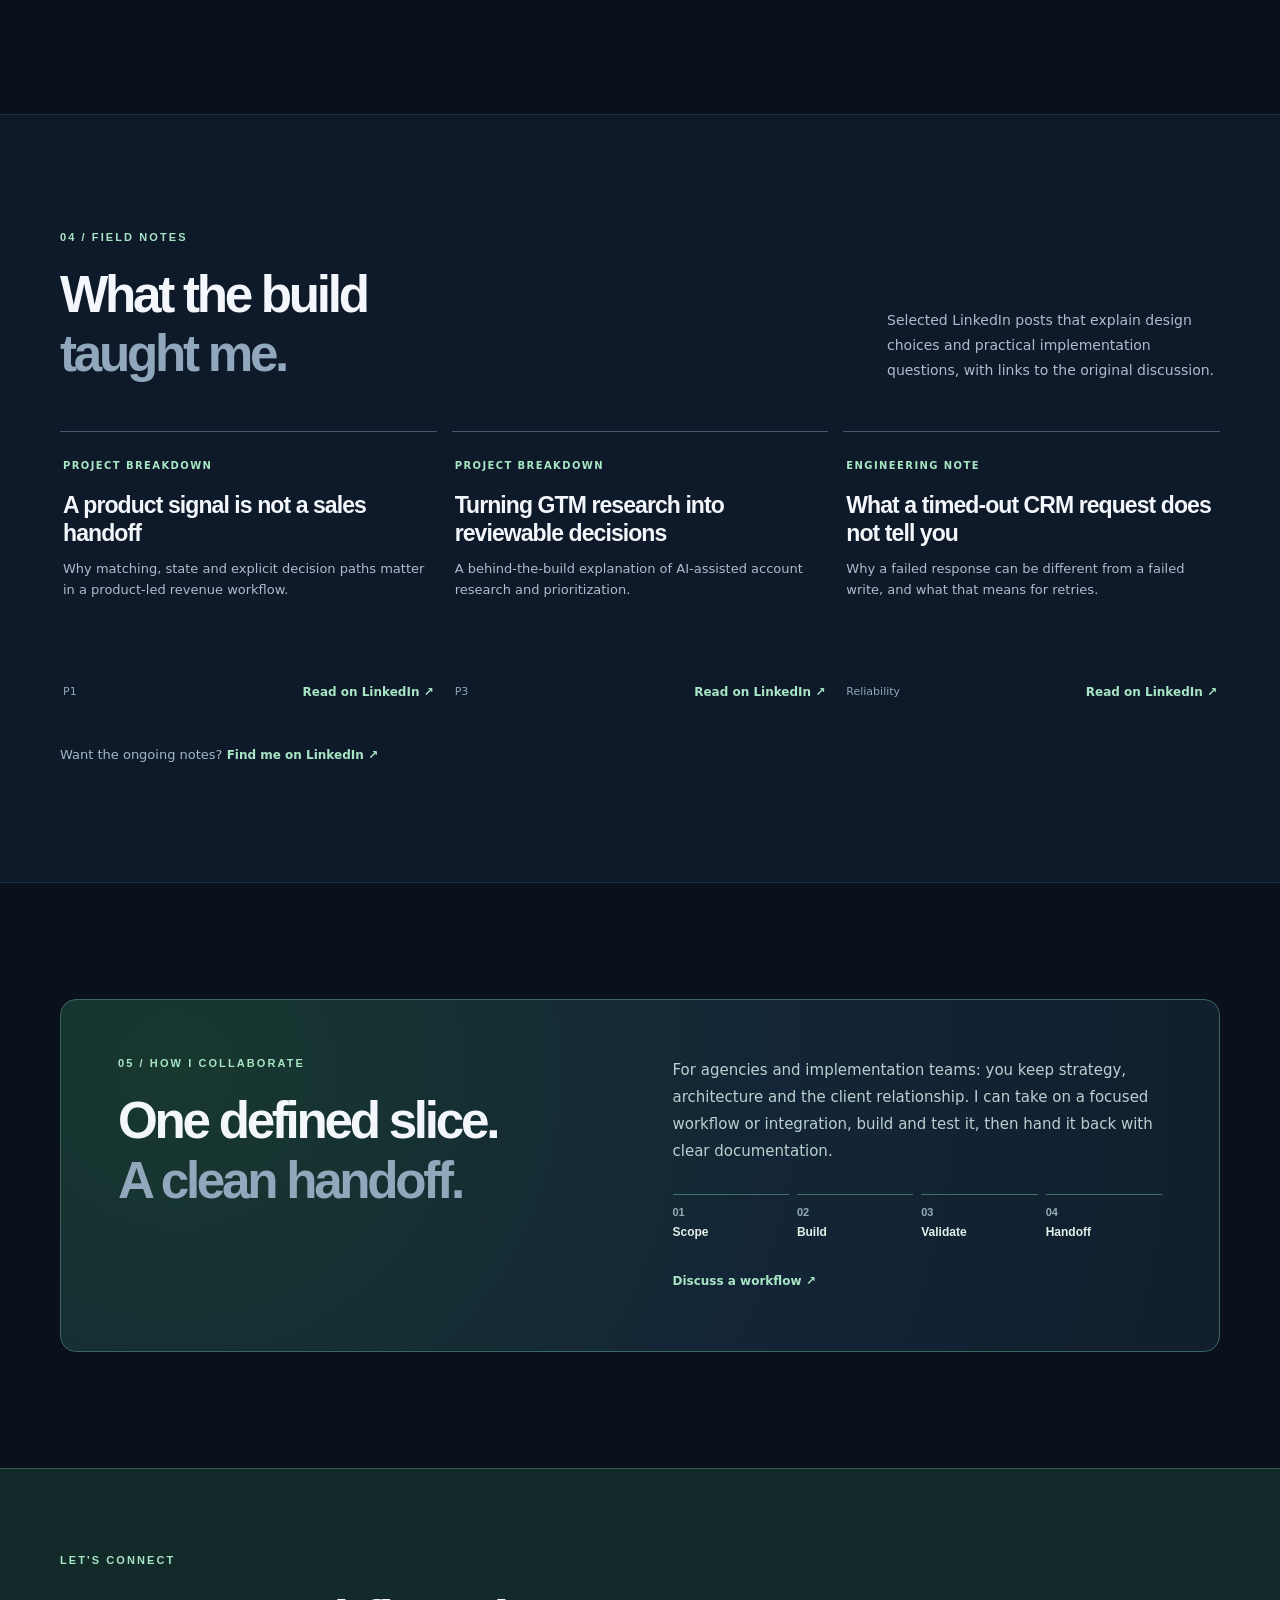
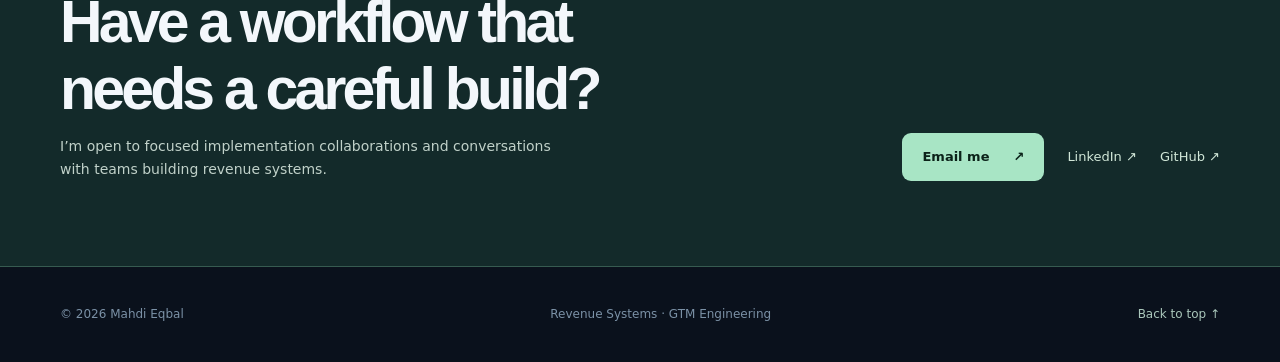
==== commit 92115314: "Make email and LinkedIn visible in the portfolio hero" ====
--- a/index.html
+++ b/index.html
@@ -39,7 +39,11 @@
         <p class="overline"><span class="pulse"></span> REVENUE SYSTEMS / GTM ENGINEERING</p>
         <h1>Good automation is more than <span class="light-word">the happy path.</span></h1>
         <p class="hero-summary">I build the workflows and integrations that turn GTM signals into dependable CRM action — with identity, business rules and failure paths accounted for.</p>
-        <div class="actions"><a class="btn primary" href="#systems">Explore the work <span aria-hidden="true">↗</span></a><a class="btn quiet" href="https://youtu.be/Q-sc8ETdLwk" target="_blank" rel="noopener noreferrer">Watch a system walkthrough <span aria-hidden="true">↗</span></a></div>
+        <div class="actions" aria-label="Contact and portfolio">
+          <a class="btn primary" href="mailto:m.mahdi.eqbal@gmail.com?subject=Revenue%20Systems%20collaboration">m.mahdi.eqbal@gmail.com <span aria-hidden="true">↗</span></a>
+          <a class="btn quiet" href="https://www.linkedin.com/in/mahdi-eqbal" target="_blank" rel="noopener noreferrer">LinkedIn <span aria-hidden="true">↗</span></a>
+          <a class="btn quiet" href="#systems">Explore the work <span aria-hidden="true">↗</span></a>
+        </div>
         <div class="tool-line" aria-label="Primary platforms"><span>WORKING ACROSS</span><span>HubSpot</span><span>Salesforce</span><span>n8n</span><span>Clay</span><span>PostgreSQL</span></div>
       </div>
       <div class="flow-art" role="img" aria-label="Illustration of signal intake, identity and state, decision logic, and CRM action with validation and retries">
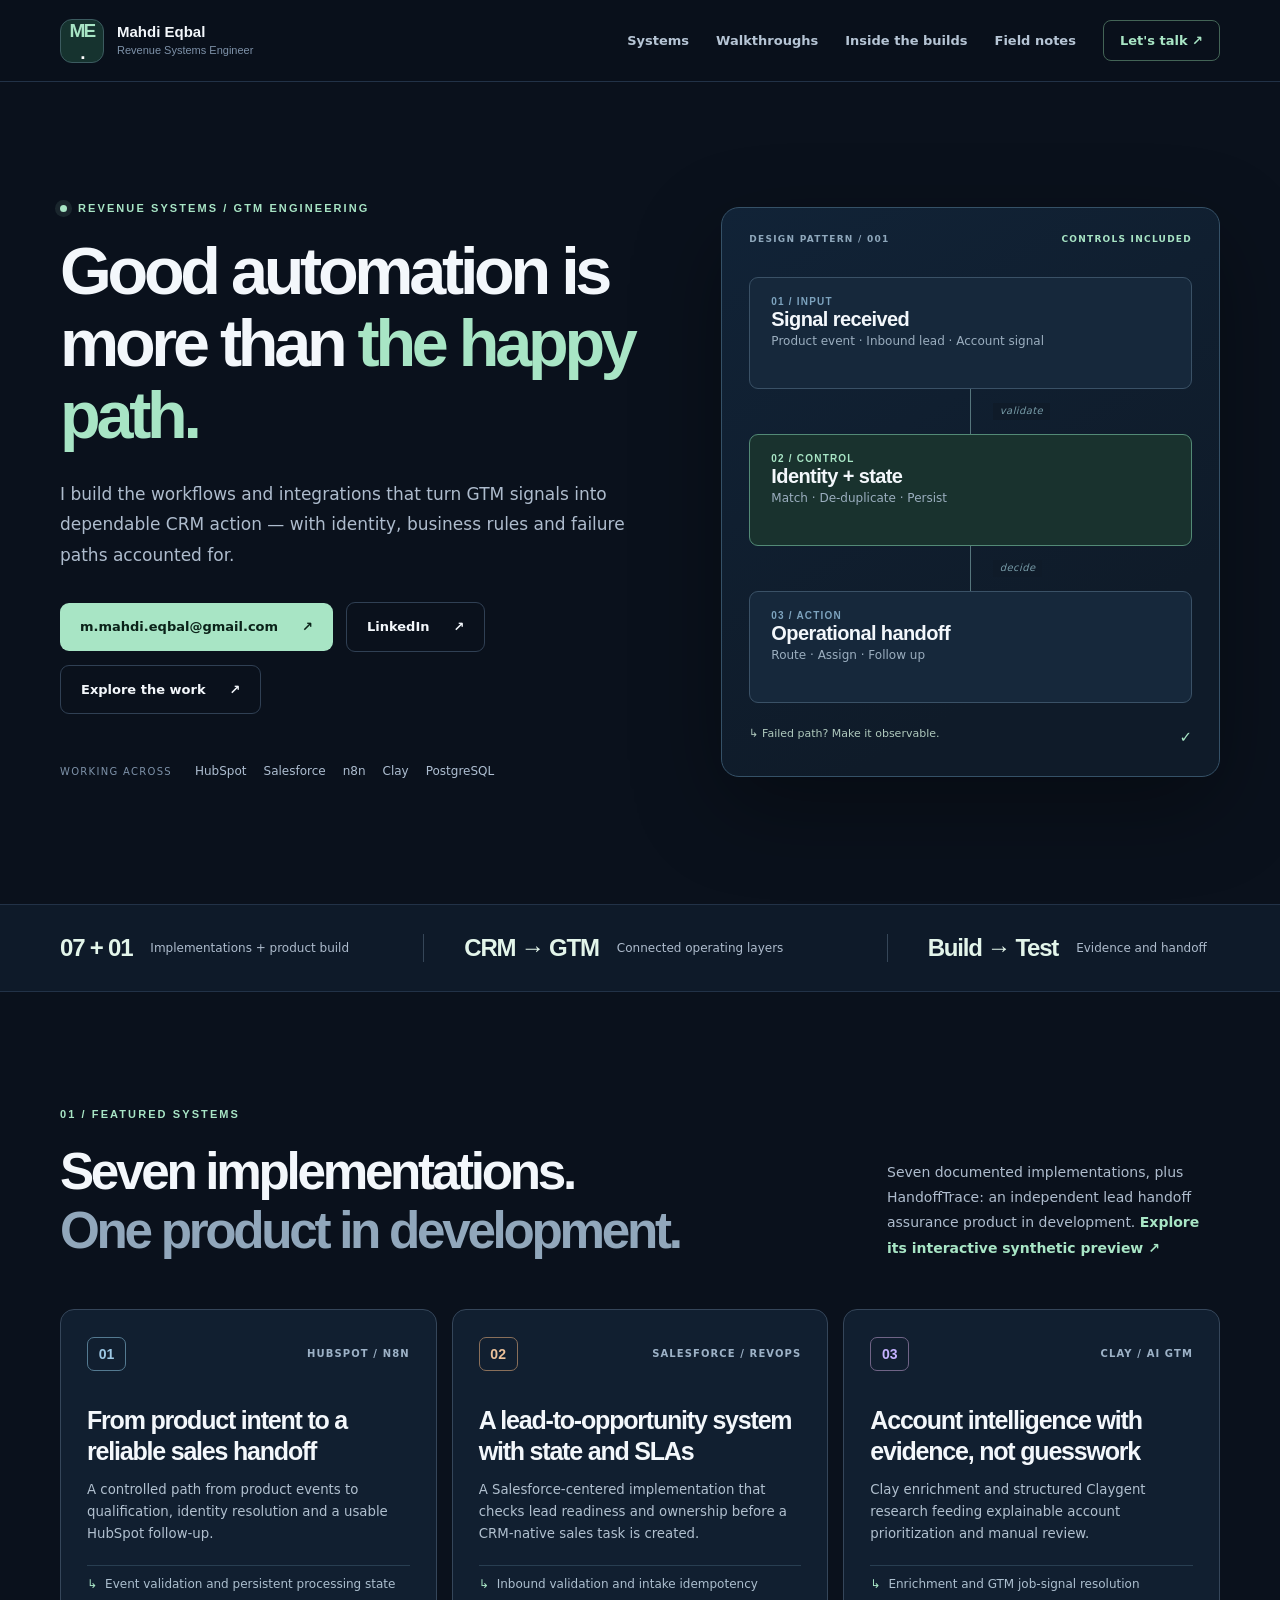
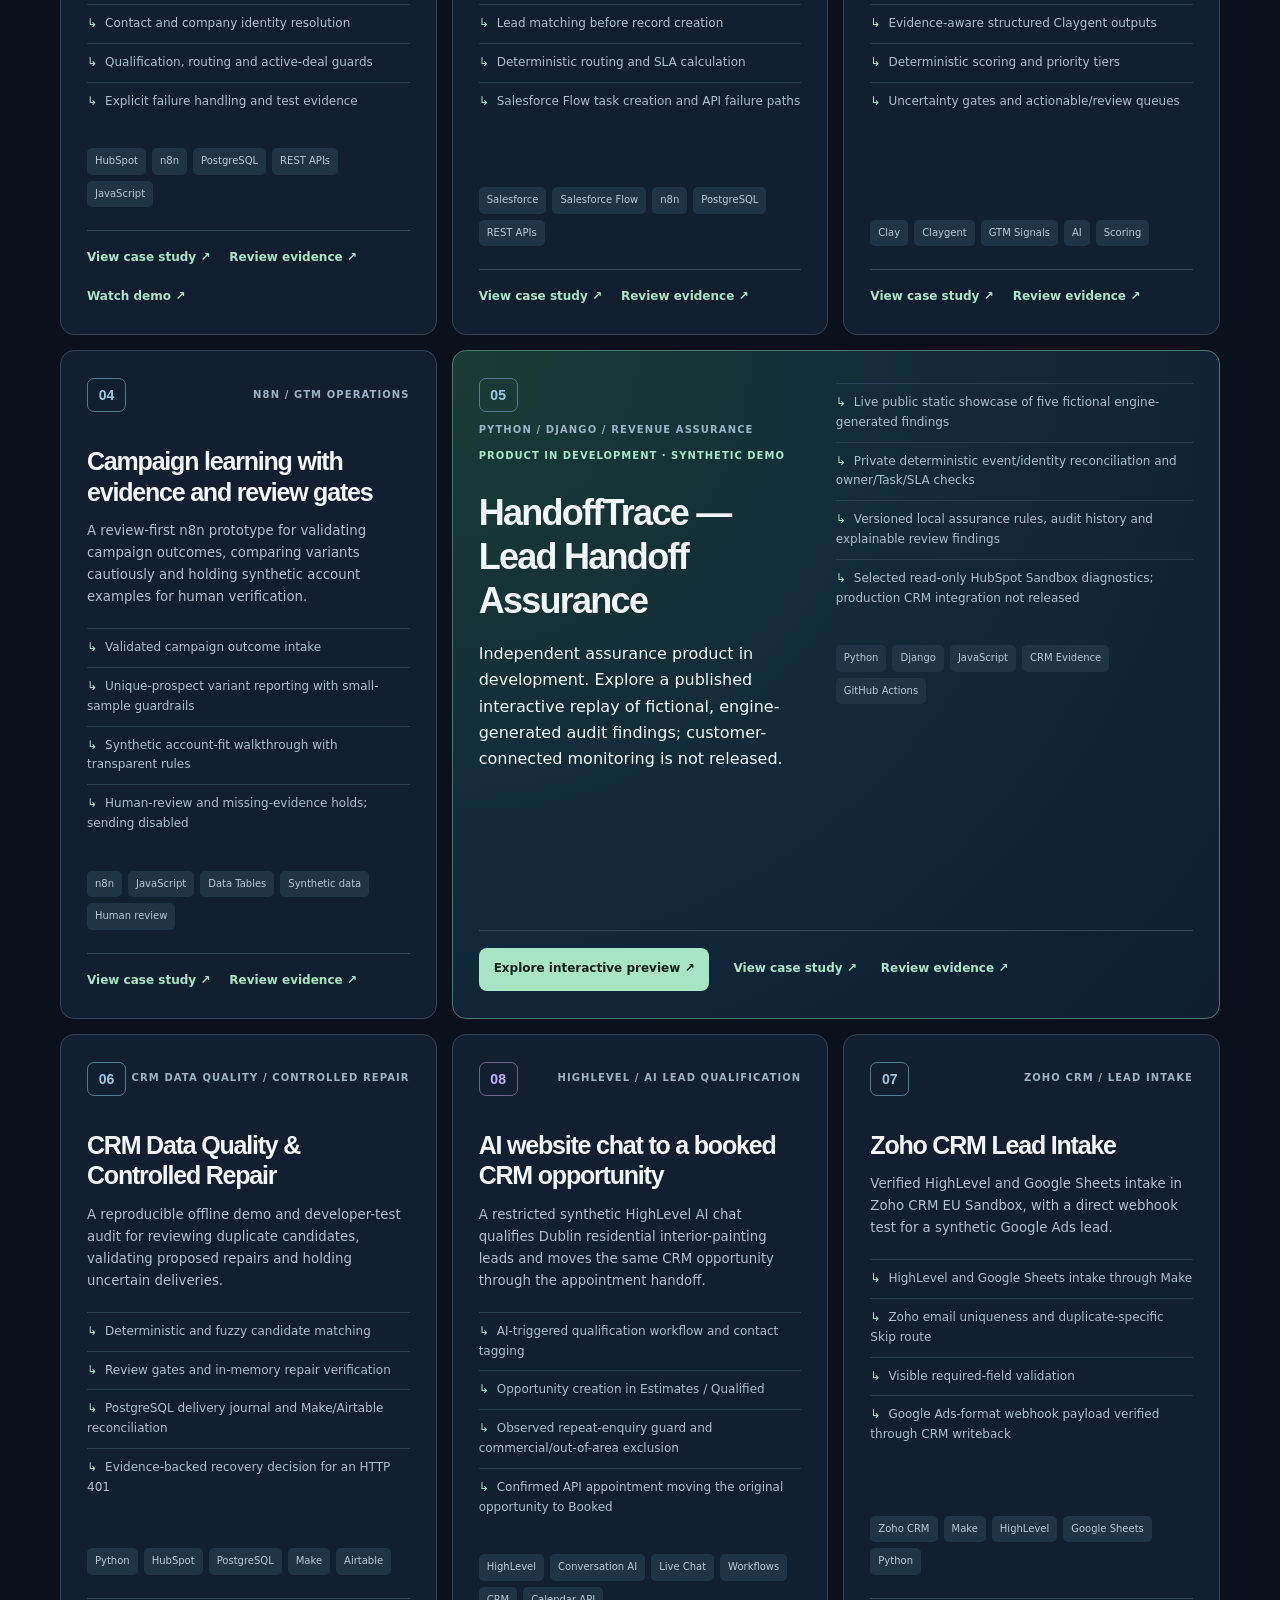
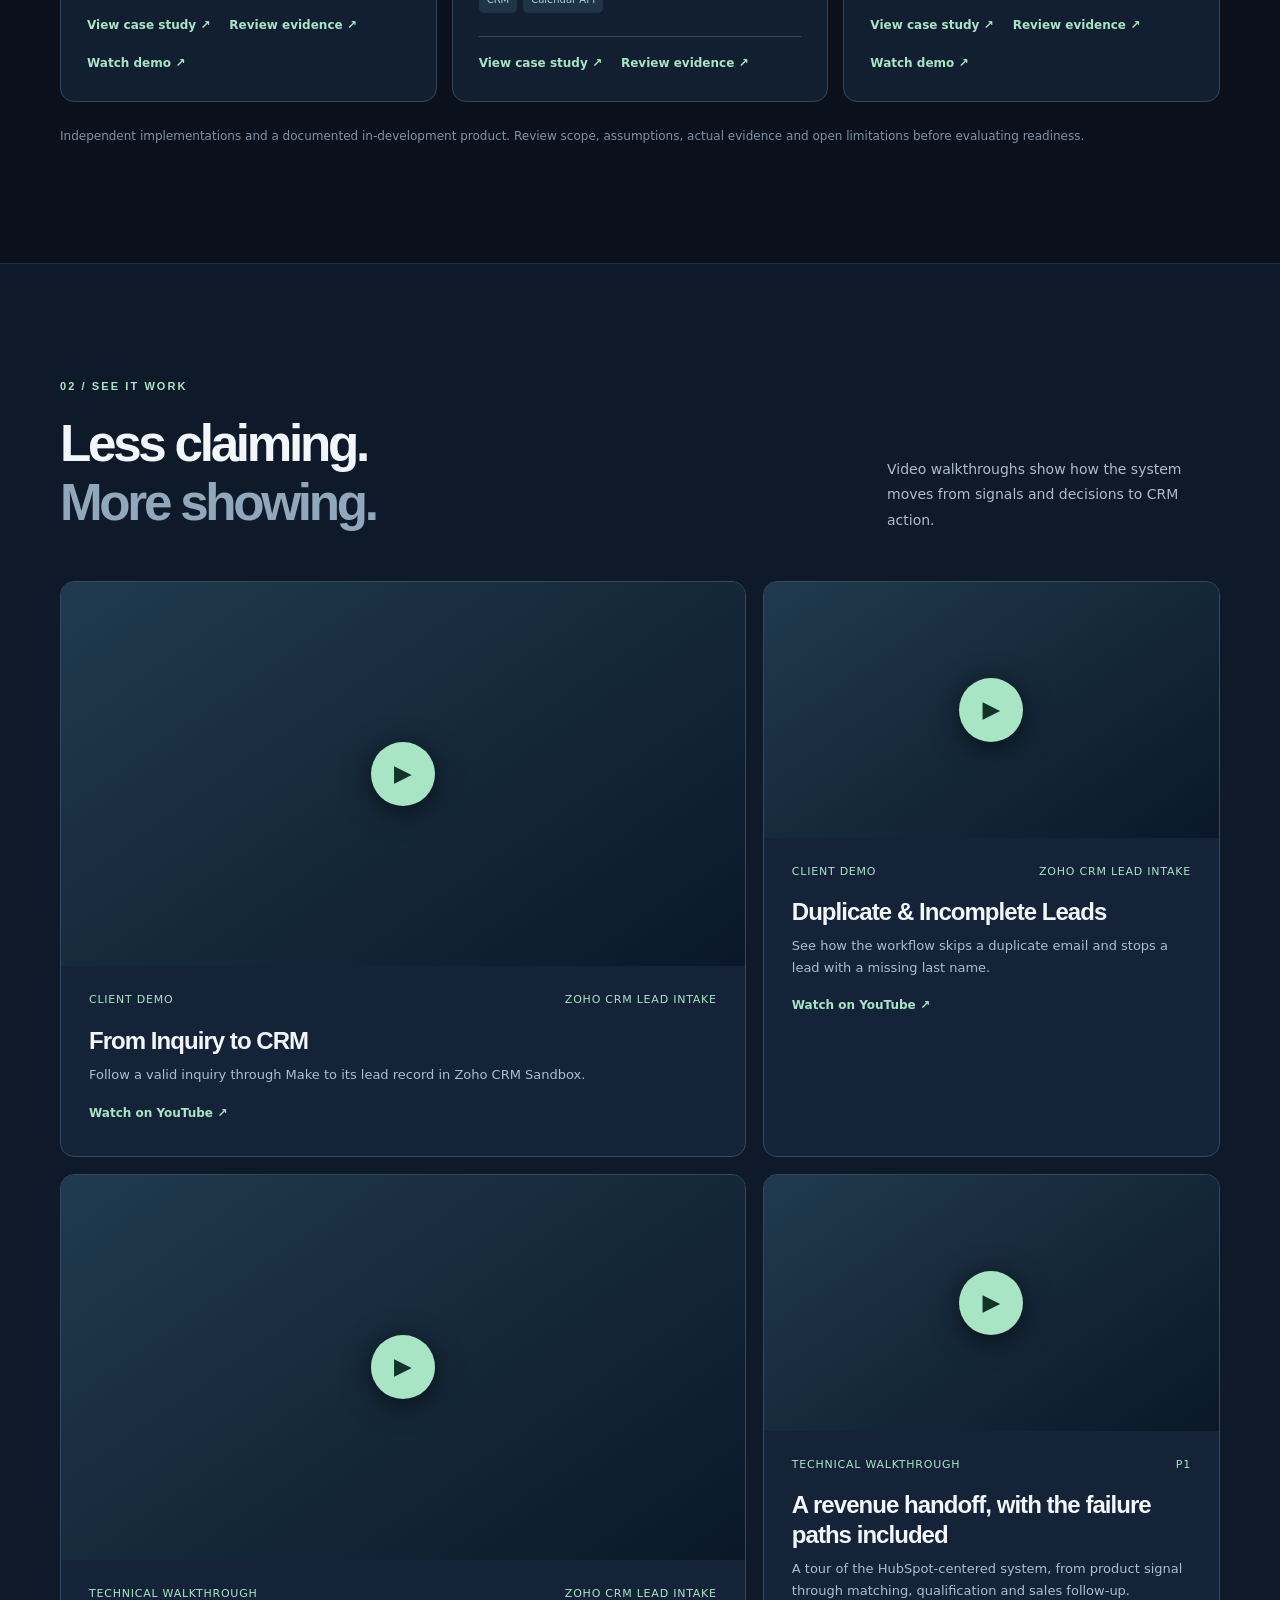
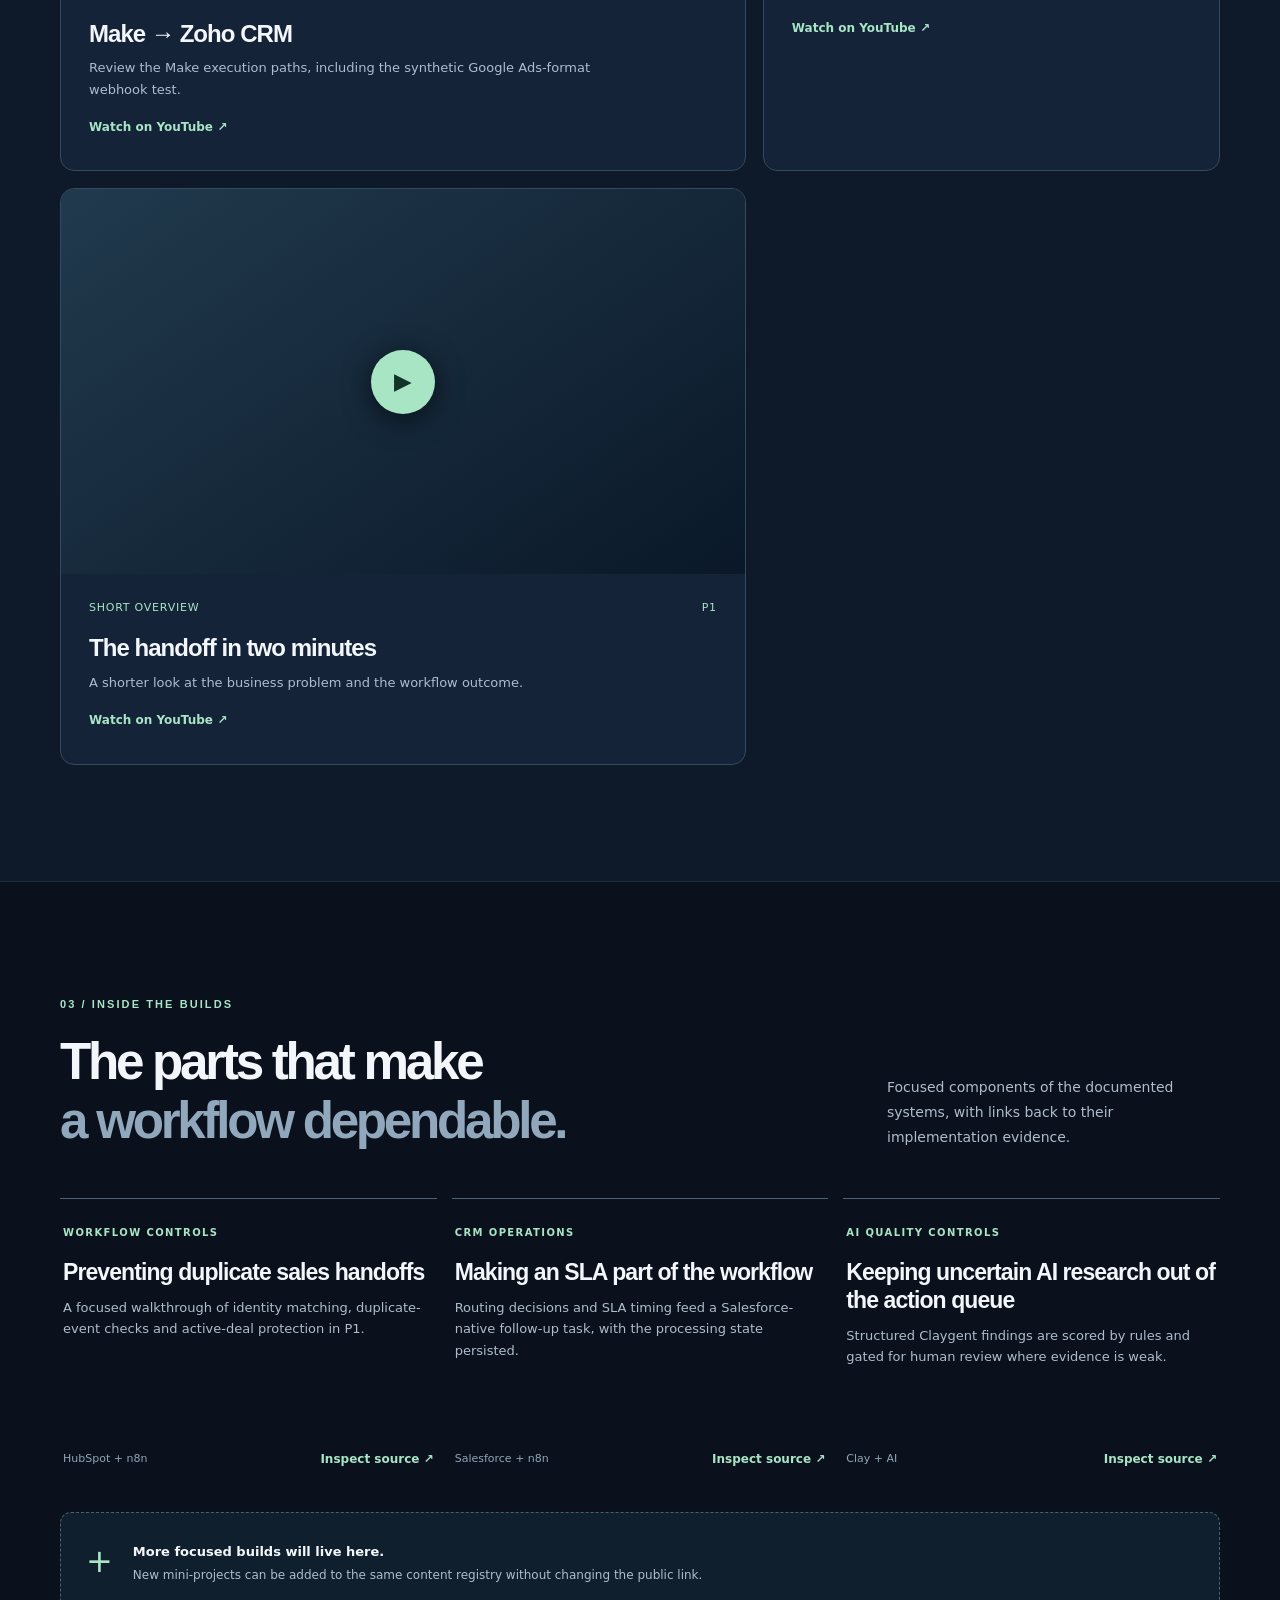
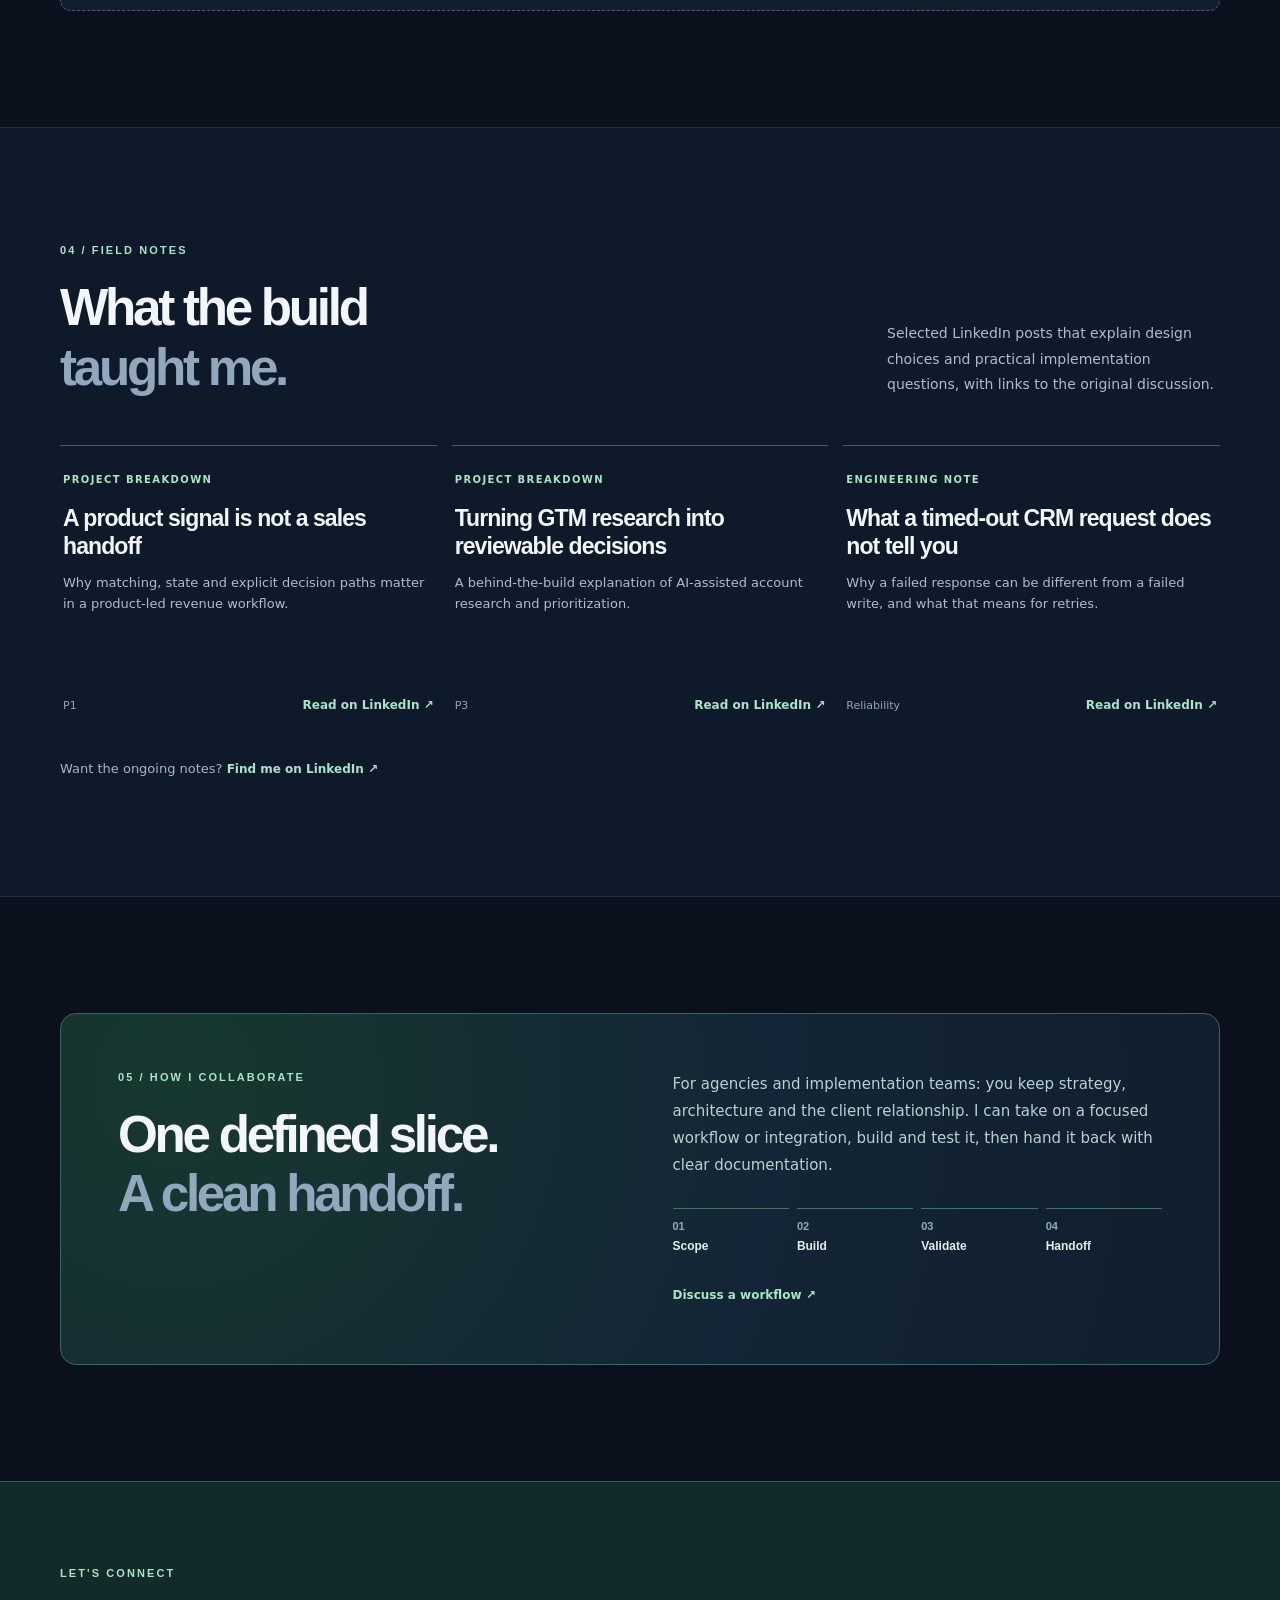
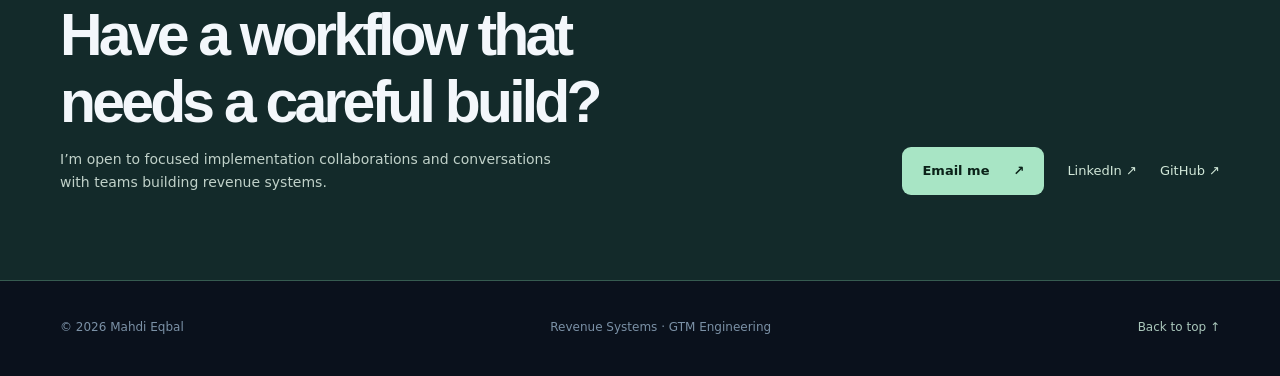
==== commit de296dee: "Update homepage implementation count for published P02 case study" ====
--- a/index.html
+++ b/index.html
@@ -57,10 +57,10 @@
       </div>
     </section>
 
-    <div class="proof-bar"><div class="wrap proof-inner"><div><strong>06 + 01</strong><span>Implementations + product build</span></div><div><strong>CRM → GTM</strong><span>Connected operating layers</span></div><div><strong>Build → Test</strong><span>Evidence and handoff</span></div></div></div>
+    <div class="proof-bar"><div class="wrap proof-inner"><div><strong>07 + 01</strong><span>Implementations + product build</span></div><div><strong>CRM → GTM</strong><span>Connected operating layers</span></div><div><strong>Build → Test</strong><span>Evidence and handoff</span></div></div></div>
 
     <section id="systems" class="section wrap">
-      <div class="section-intro"><div><p class="overline">01 / FEATURED SYSTEMS</p><h2>Six implementations.<br><span>One product in development.</span></h2></div><p>Six documented implementations, plus HandoffTrace: an independent lead handoff assurance product in development. <a href="https://handofftrace.htlabs.workers.dev/" target="_blank" rel="noopener noreferrer">Explore its interactive synthetic preview ↗</a></p></div>
+      <div class="section-intro"><div><p class="overline">01 / FEATURED SYSTEMS</p><h2>Seven implementations.<br><span>One product in development.</span></h2></div><p>Seven documented implementations, plus HandoffTrace: an independent lead handoff assurance product in development. <a href="https://handofftrace.htlabs.workers.dev/" target="_blank" rel="noopener noreferrer">Explore its interactive synthetic preview ↗</a></p></div>
       <div id="project-grid" class="projects" aria-label="Featured project cards"></div>
       <p class="small-context">Independent implementations and a documented in-development product. Review scope, assumptions, actual evidence and open limitations before evaluating readiness.</p>
     </section>
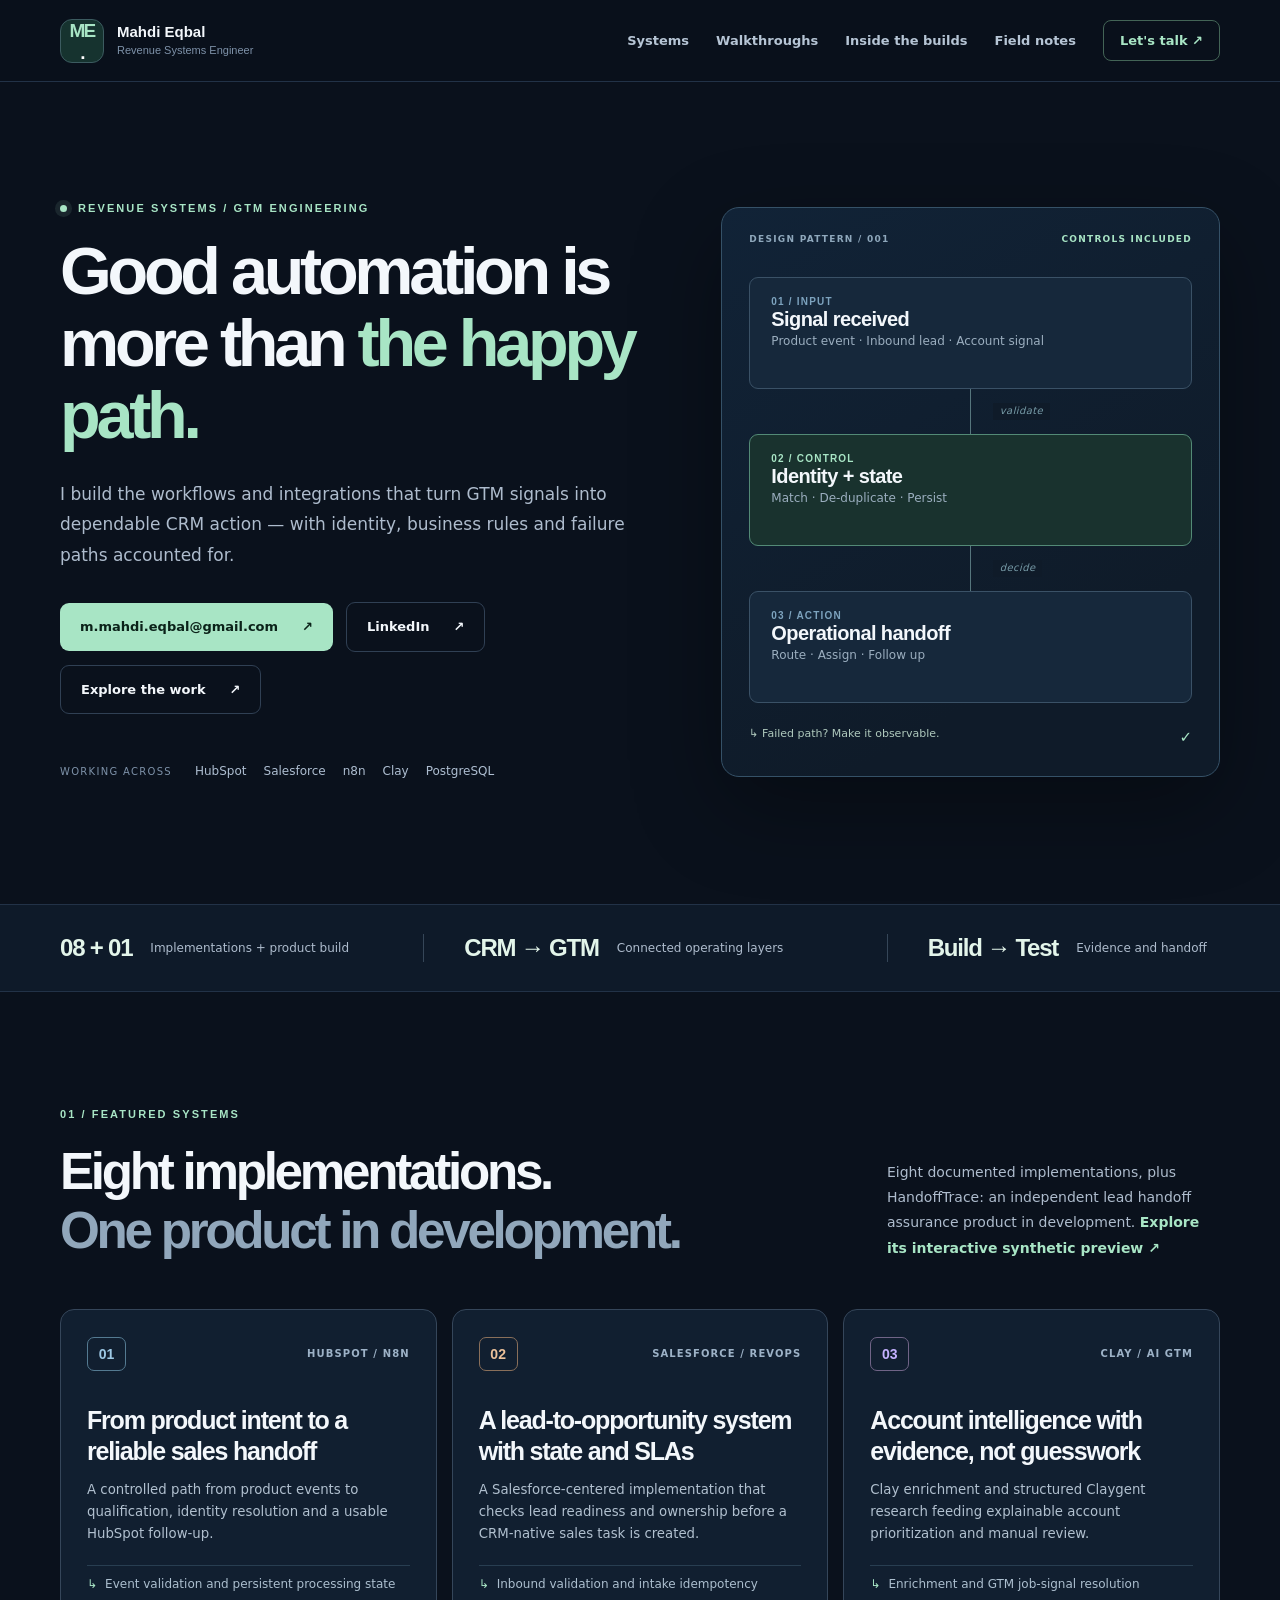
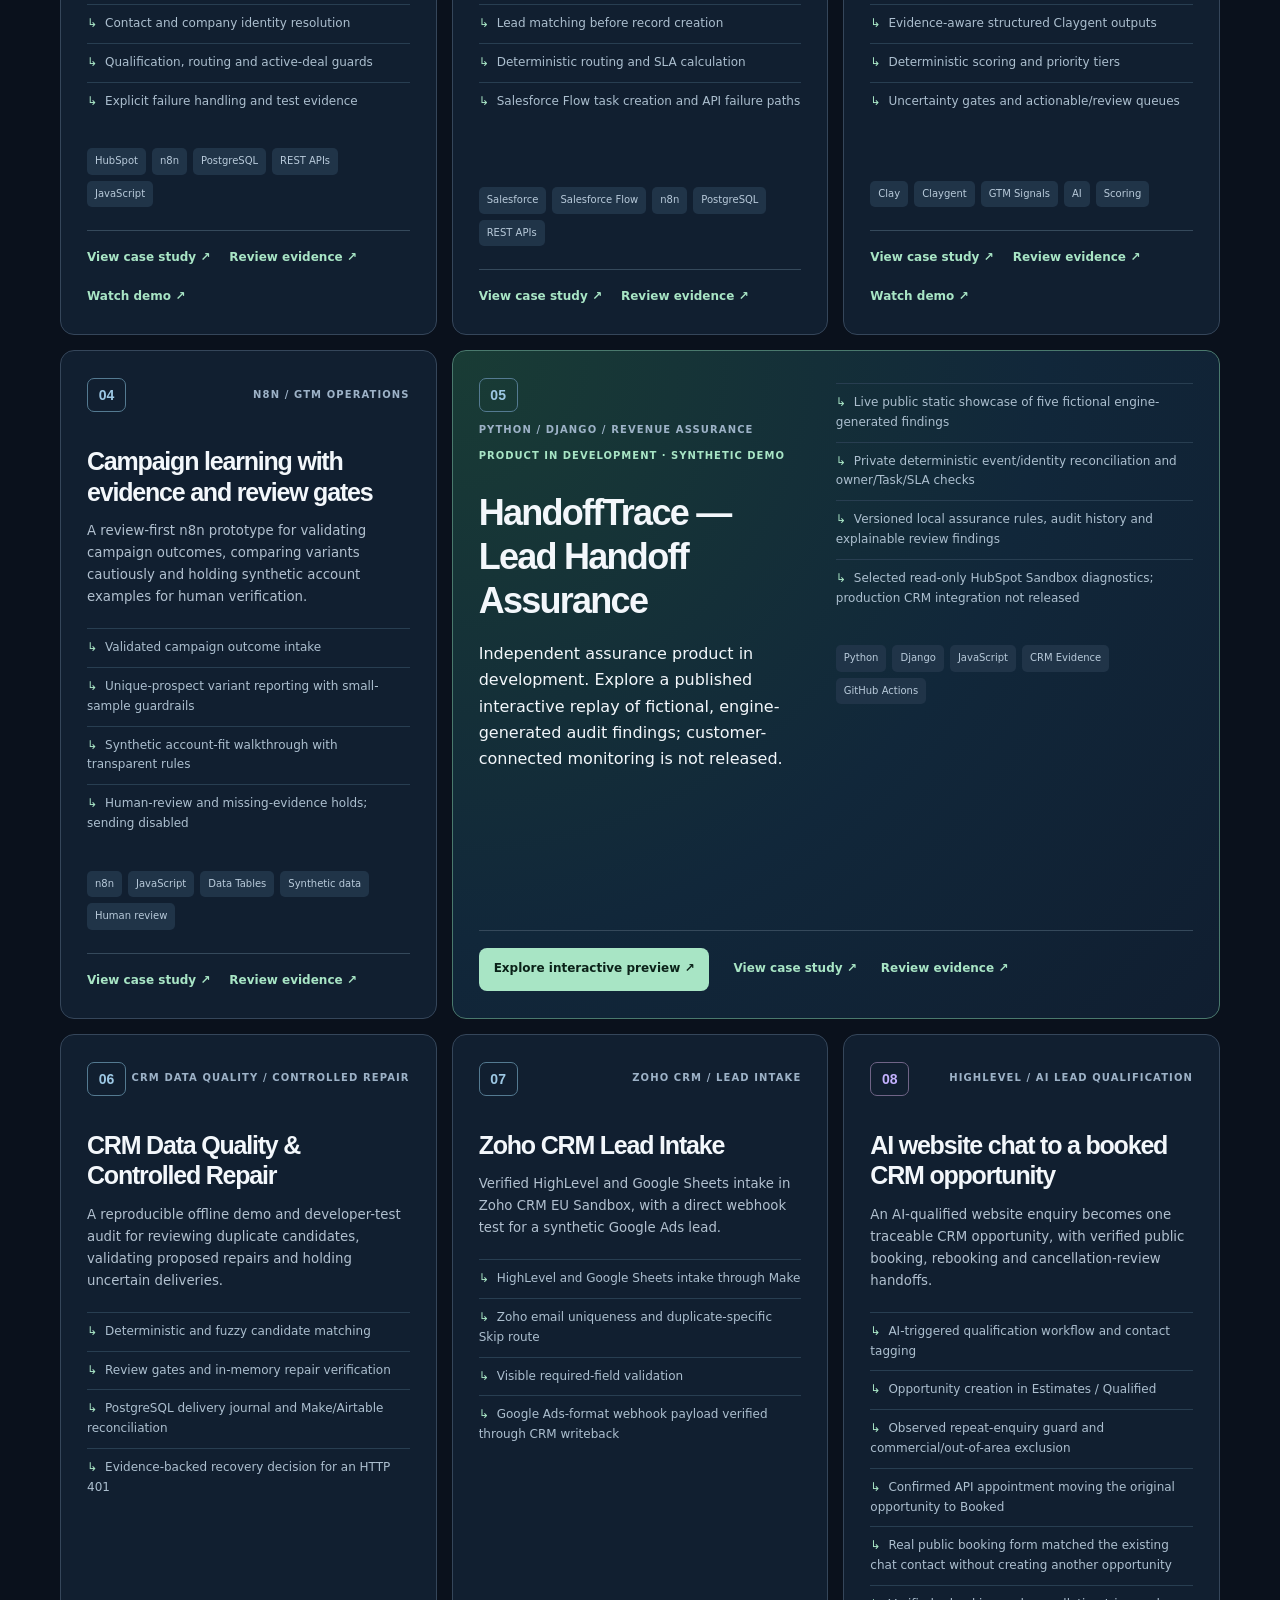
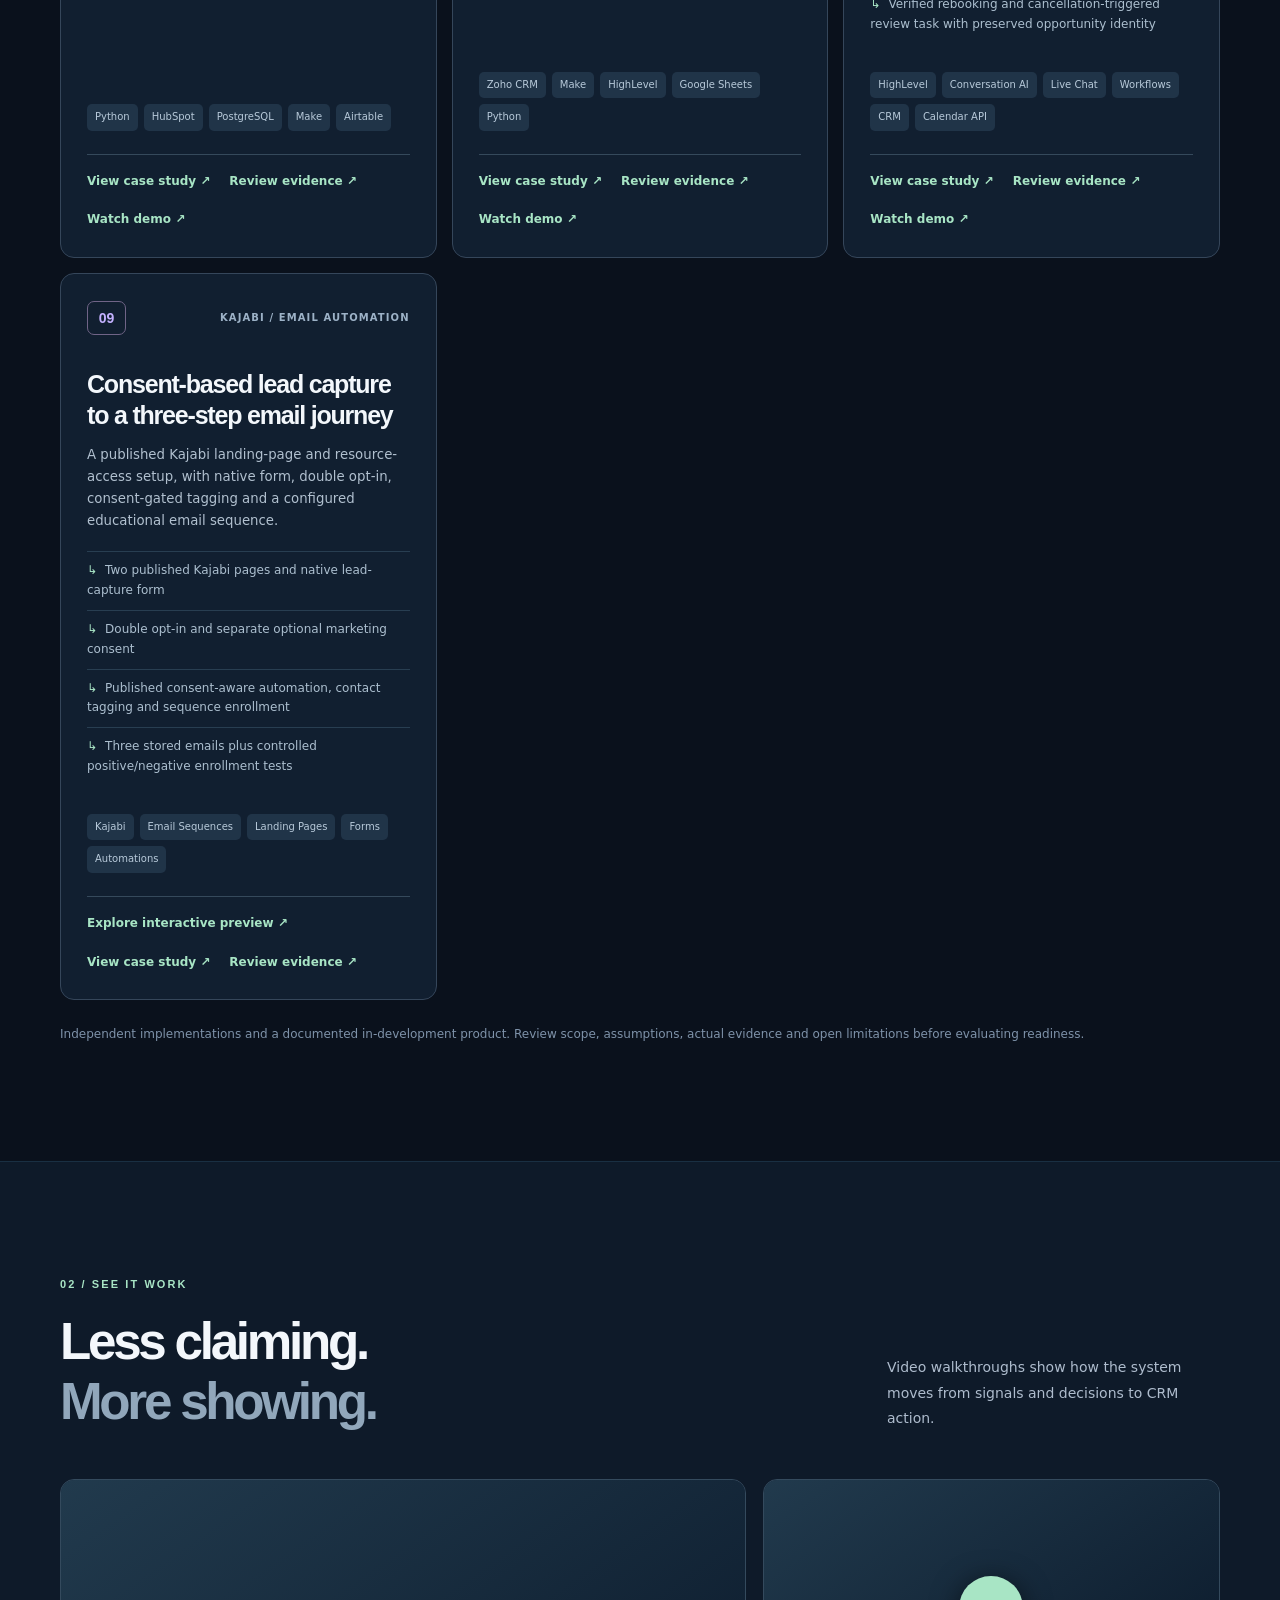
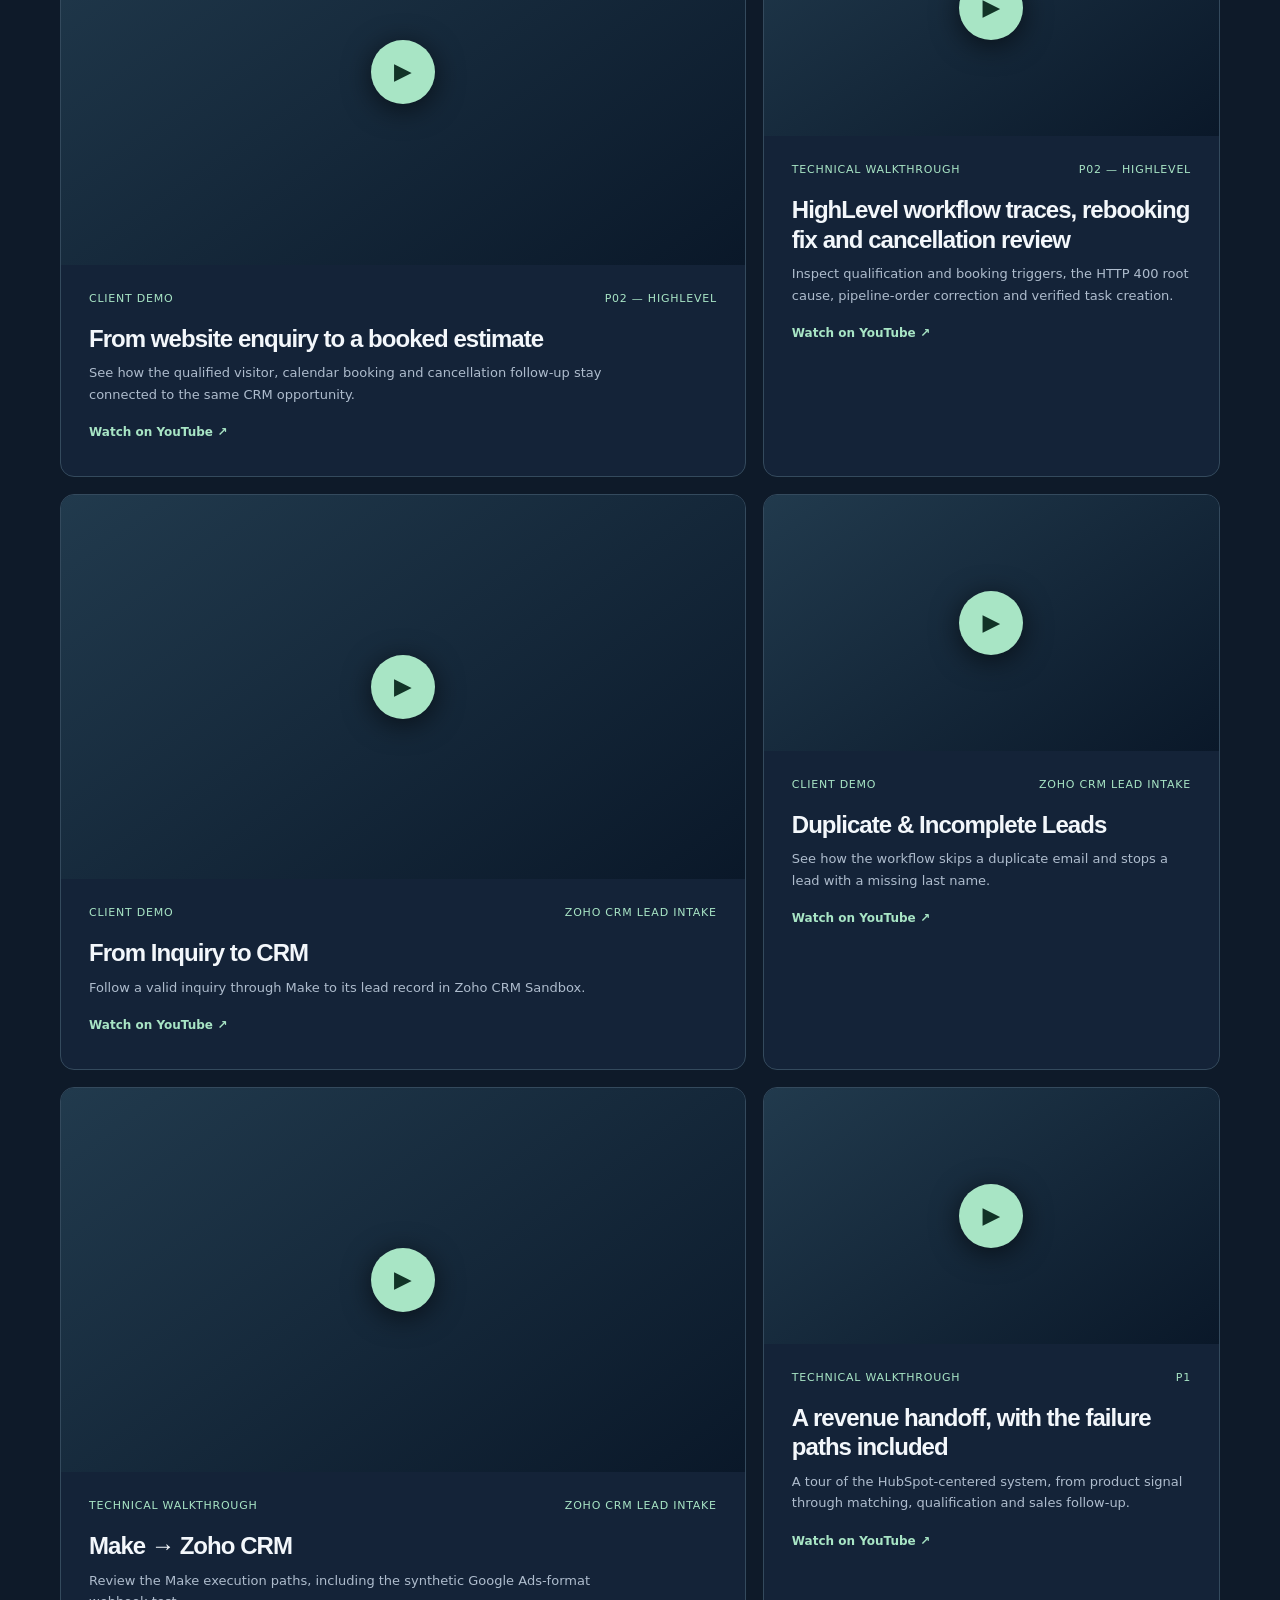
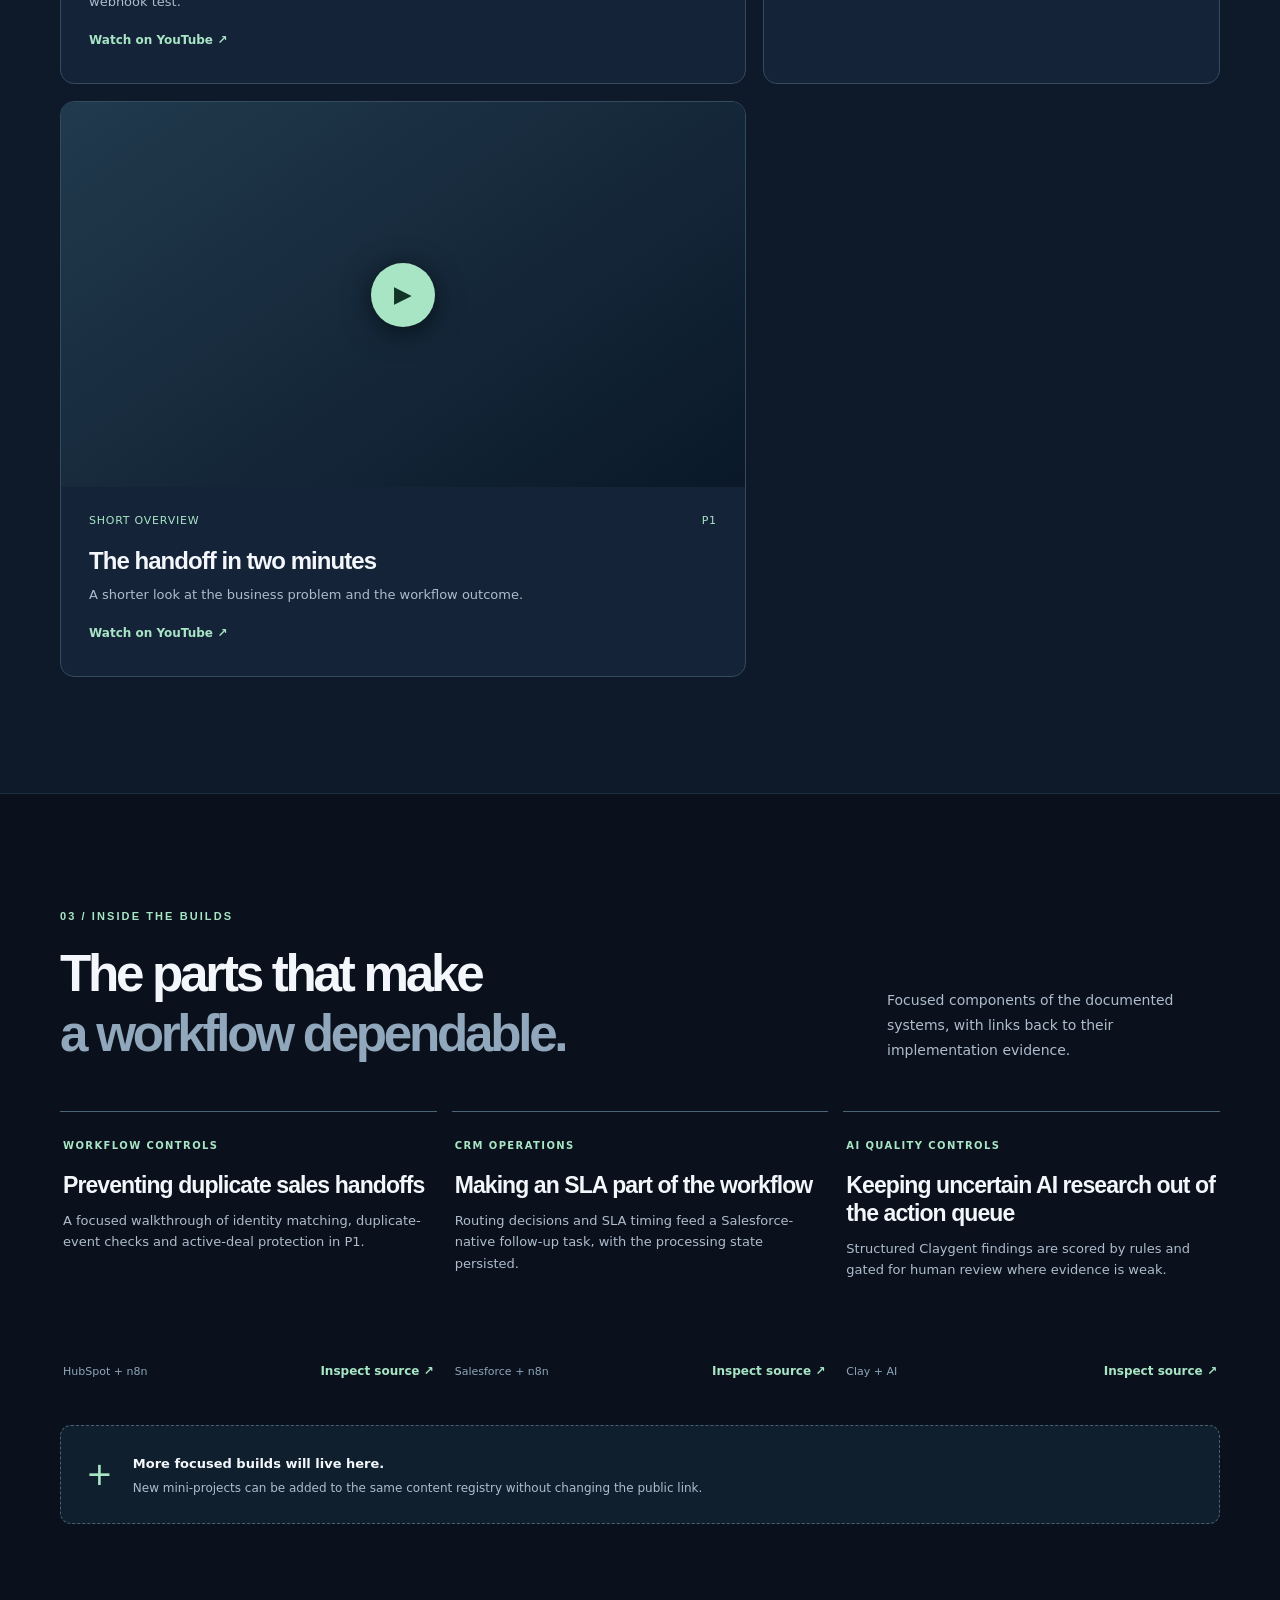
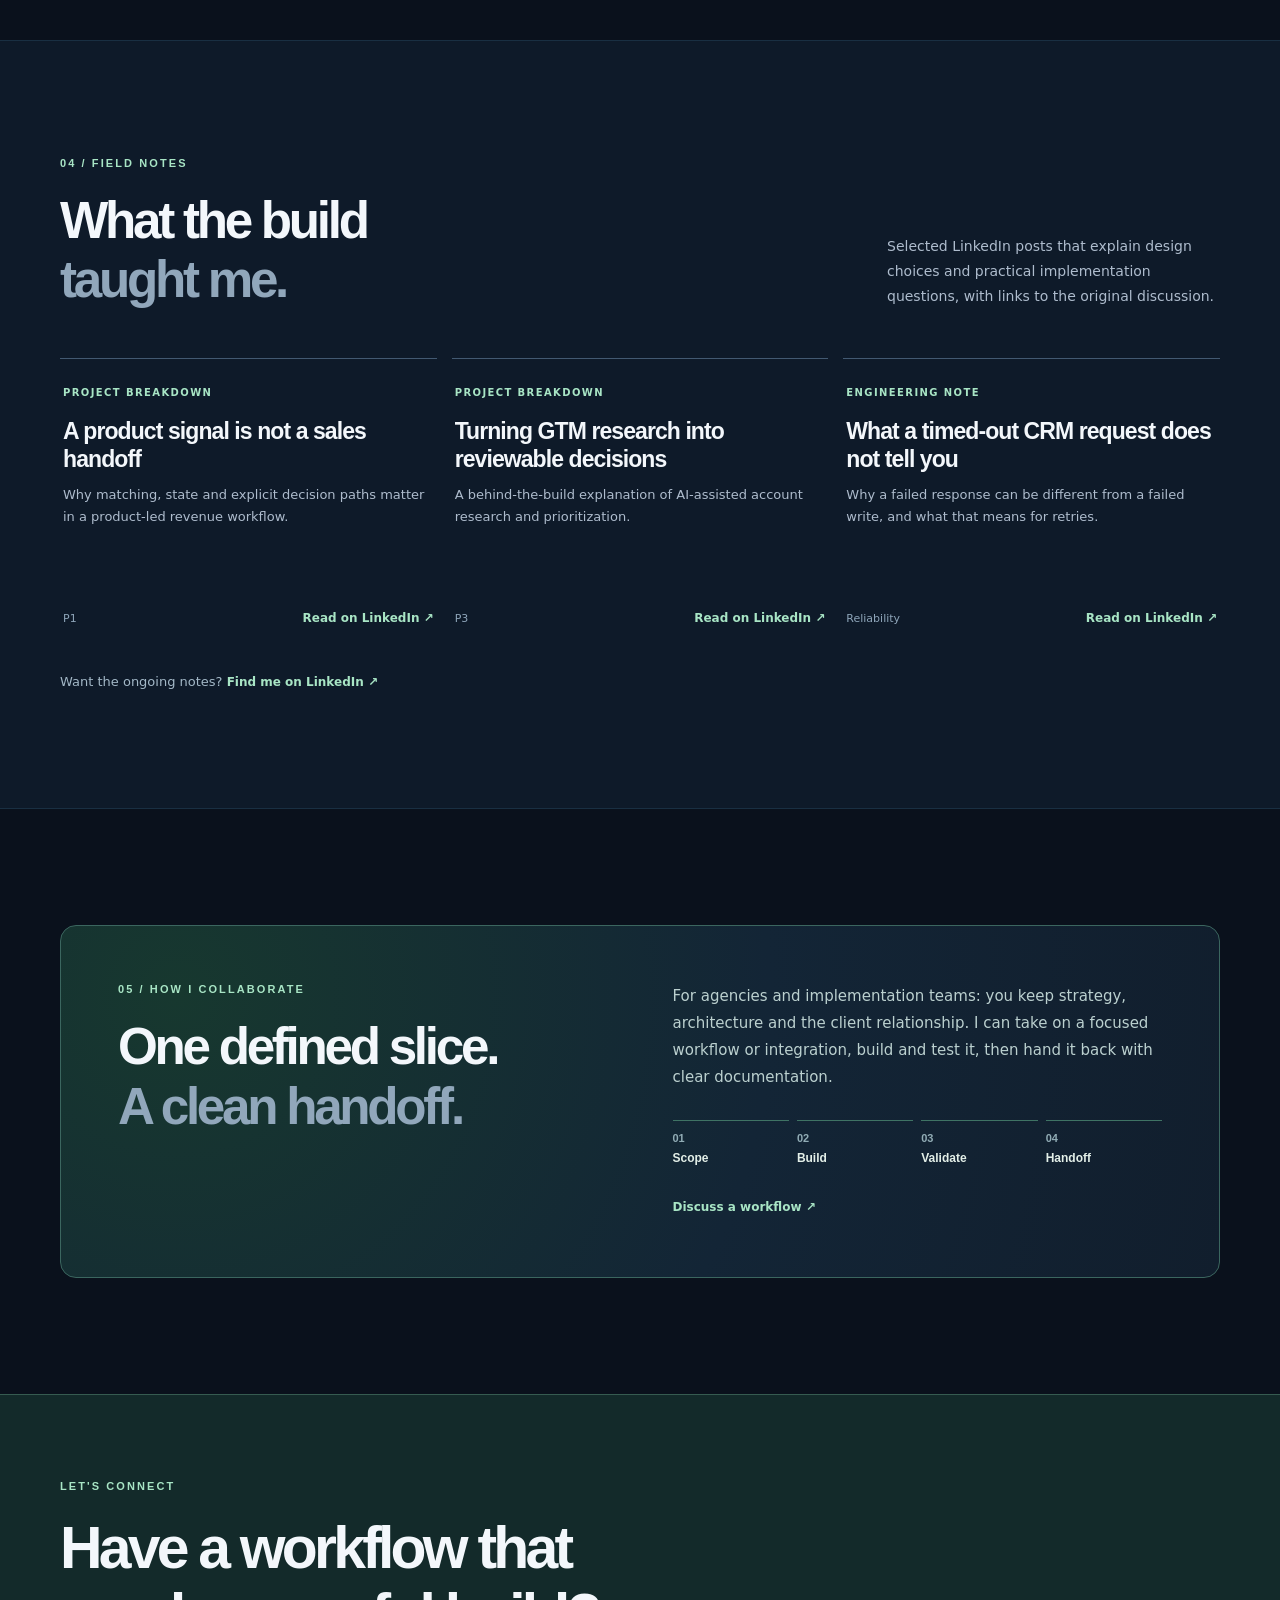
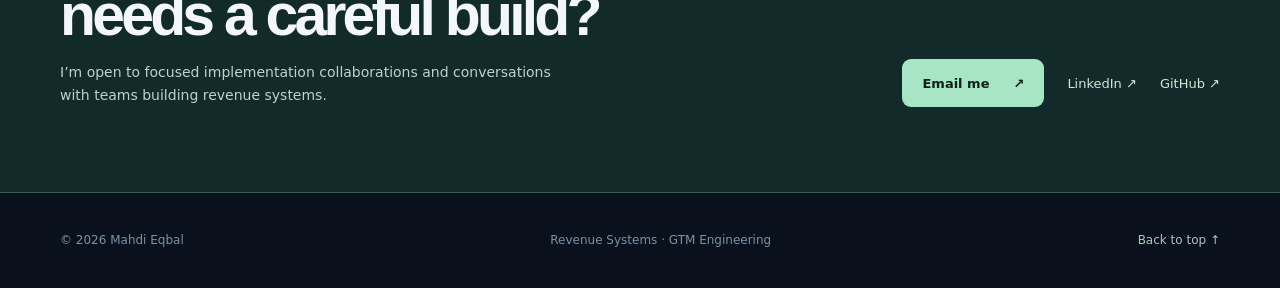
==== commit 95b62026: "Feature Kajabi email automation implementation in portfolio" ====
--- a/index.html
+++ b/index.html
@@ -57,10 +57,10 @@
       </div>
     </section>
 
-    <div class="proof-bar"><div class="wrap proof-inner"><div><strong>07 + 01</strong><span>Implementations + product build</span></div><div><strong>CRM → GTM</strong><span>Connected operating layers</span></div><div><strong>Build → Test</strong><span>Evidence and handoff</span></div></div></div>
+    <div class="proof-bar"><div class="wrap proof-inner"><div><strong>08 + 01</strong><span>Implementations + product build</span></div><div><strong>CRM → GTM</strong><span>Connected operating layers</span></div><div><strong>Build → Test</strong><span>Evidence and handoff</span></div></div></div>
 
     <section id="systems" class="section wrap">
-      <div class="section-intro"><div><p class="overline">01 / FEATURED SYSTEMS</p><h2>Seven implementations.<br><span>One product in development.</span></h2></div><p>Seven documented implementations, plus HandoffTrace: an independent lead handoff assurance product in development. <a href="https://handofftrace.htlabs.workers.dev/" target="_blank" rel="noopener noreferrer">Explore its interactive synthetic preview ↗</a></p></div>
+      <div class="section-intro"><div><p class="overline">01 / FEATURED SYSTEMS</p><h2>Eight implementations.<br><span>One product in development.</span></h2></div><p>Eight documented implementations, plus HandoffTrace: an independent lead handoff assurance product in development. <a href="https://handofftrace.htlabs.workers.dev/" target="_blank" rel="noopener noreferrer">Explore its interactive synthetic preview ↗</a></p></div>
       <div id="project-grid" class="projects" aria-label="Featured project cards"></div>
       <p class="small-context">Independent implementations and a documented in-development product. Review scope, assumptions, actual evidence and open limitations before evaluating readiness.</p>
     </section>
